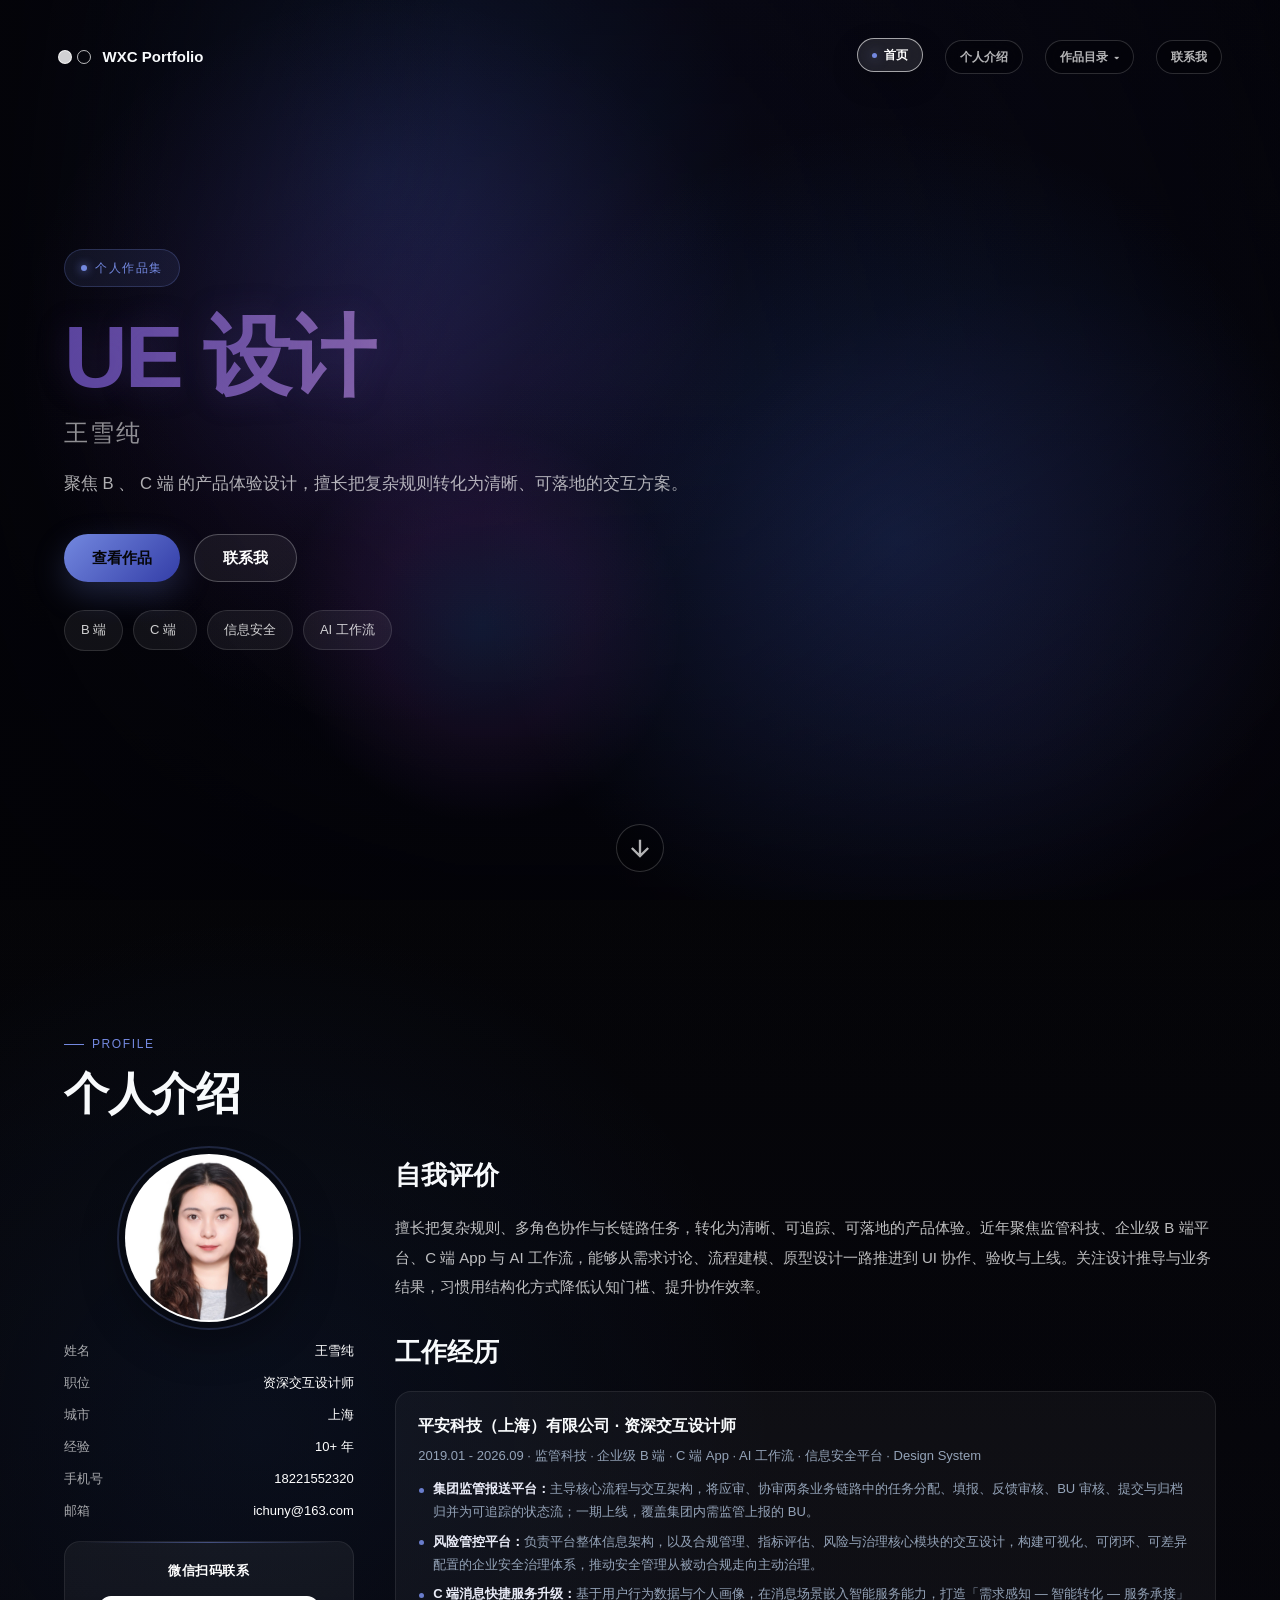
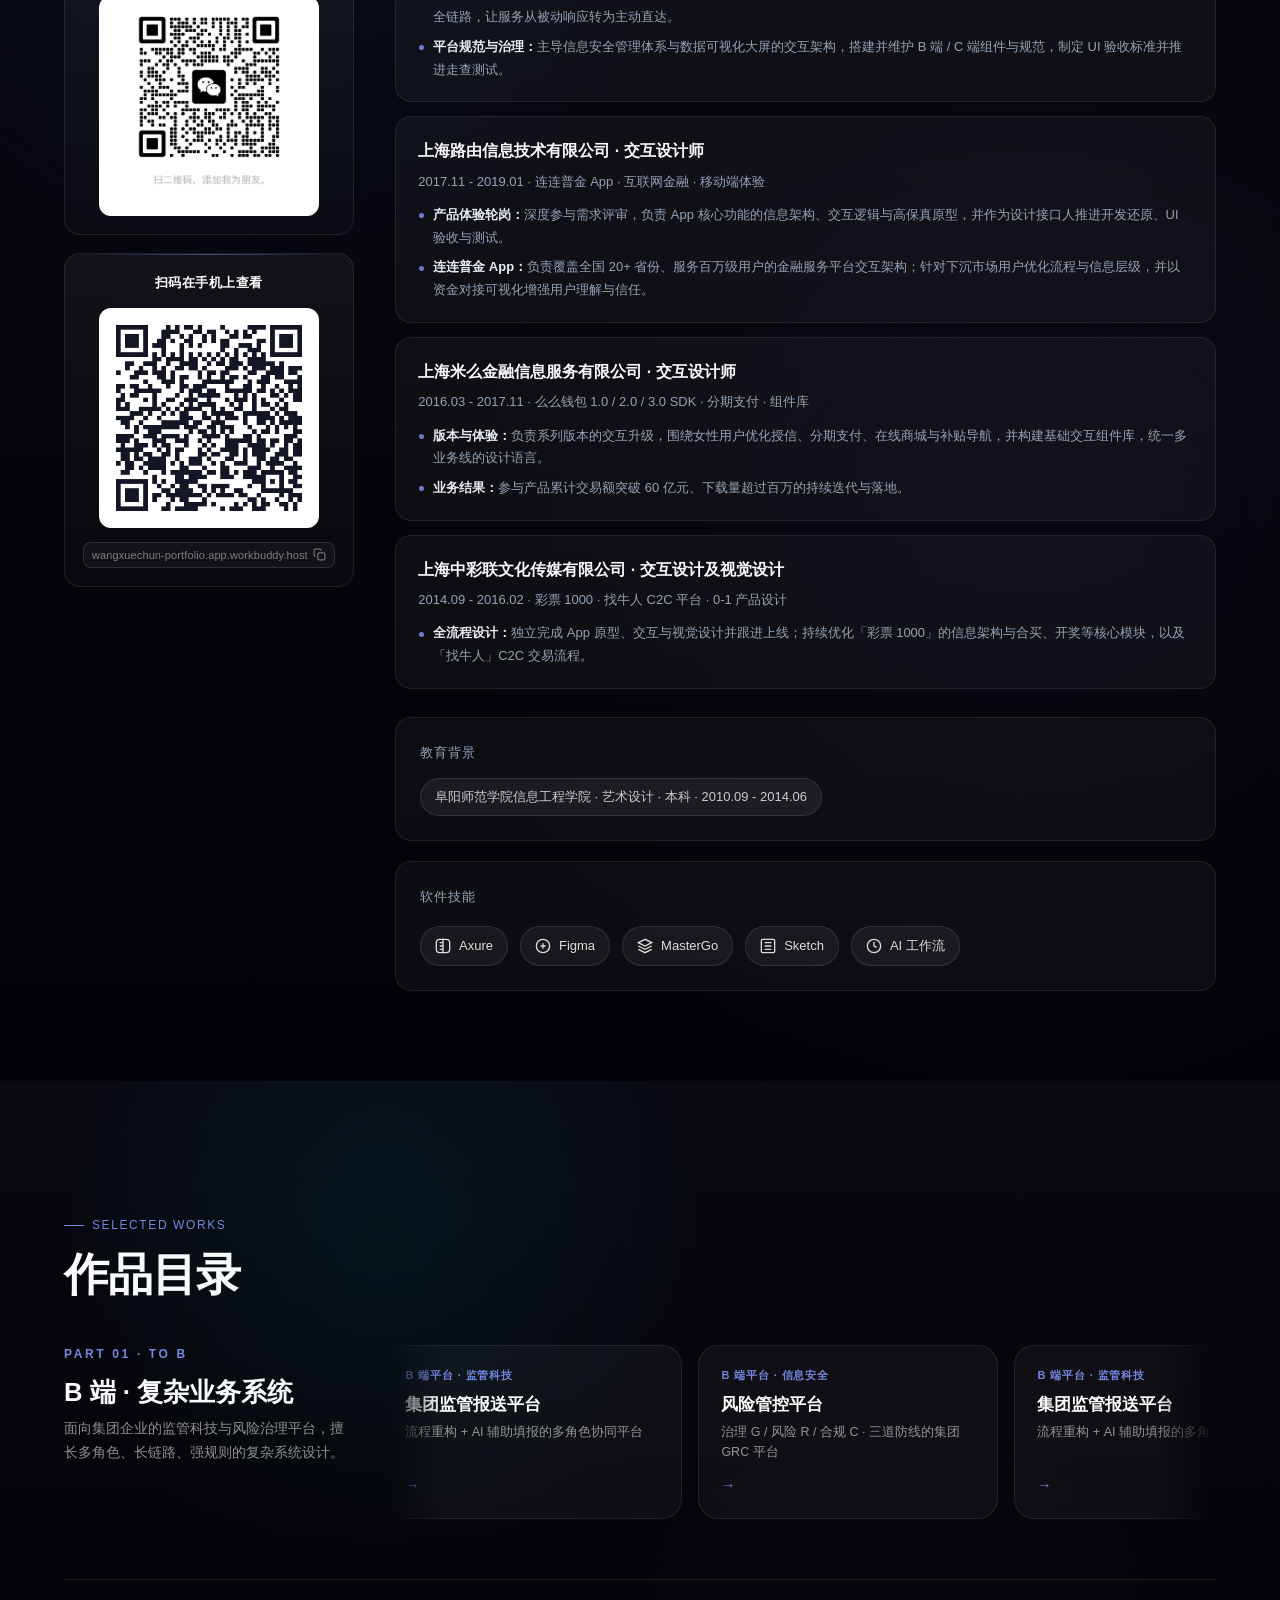
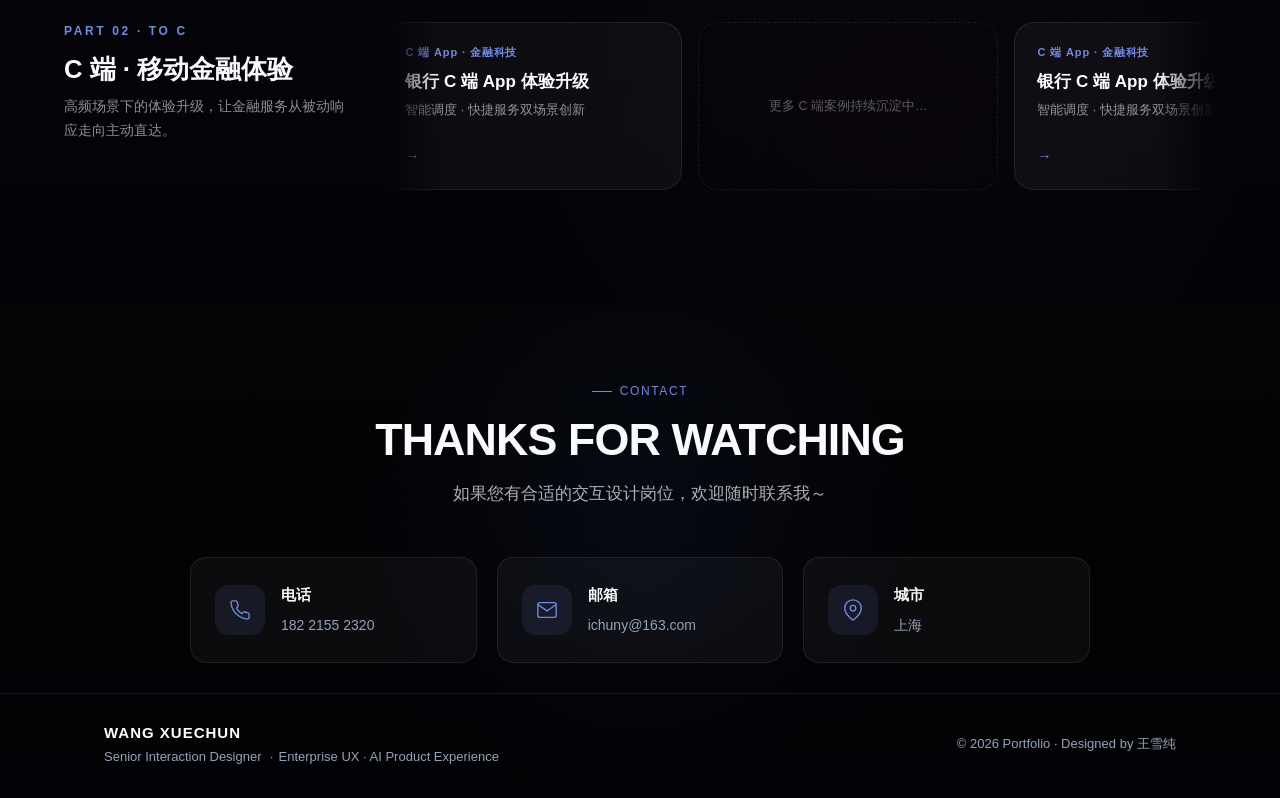
==== index.html @ 1f17f812 "Publish portfolio site" ====
<!DOCTYPE html>
<html lang="zh-CN" data-page-node-id="96ODYj3Hy4Vz5V0AWqkU79" style="--pointer-x: 482.90911865234375px; --pointer-y: 625.45458984375px;"><head data-page-node-id="eFjh4g1rijEJxiqVLXXDZz">
  <meta charset="utf-8" data-page-node-id="NbrBWKpKqfMDyVziZxIEIm">
  <meta content="width=device-width, initial-scale=1, viewport-fit=cover" name="viewport" data-page-node-id="RkEWslge8G7kzO76NkJpHy">
  <title data-page-node-id="4W4zjG19wri380MkzVPxh2">
   王雪纯 | 资深交互设计师作品集
  </title>
  <meta content="王雪纯，资深交互设计师，10+年 B/C 端复杂业务系统设计经验，聚焦监管科技、信息安全与银行 C 端 App 体验设计。" name="description" data-page-node-id="i1pSMmKtmt6wkhfjKzH3H4">
  <link href="./styles.css?v=20261024c" rel="stylesheet" data-page-node-id="4RyBB3gaeR5D48L6NRa9DN">
 <style id="__dm_no_drag_style__">* { -webkit-user-drag: none !important; }</style><style id="__dm_bindable_badge_style__">[data-sp-bindable="database"]{outline:1px dashed #0088ff;outline-offset:2px;border-radius:4px;}[data-sp-bindable="database"] *{pointer-events:none !important;transition:none !important;animation:none !important;}[data-sp-bindable="database"]{transition:none !important;animation:none !important;}</style></head>
 <body data-page-node-id="HbBc5CqGBEcSLLsybtdKq7" class="reveal-ready has-pointer" style="">
  <header aria-label="主导航" class="site-header is-scrolled" data-page-node-id="ZvmTOHoDmvEqxGKqspxlvA">
   <a aria-label="返回首页" class="brand" href="#home" data-page-node-id="8uzDA3FJtqsdt2ZBUpNOTz">
    <span aria-hidden="true" class="brand-dots" data-page-node-id="QJMDnSG6rYkIEk9EuAGEAX">
     <i data-page-node-id="F5ZhjOgEVXTVVkkSI6SFJu">
     </i>
     <i data-page-node-id="7fGireL5hEdsOVlUMNFYlW">
     </i>
    </span>
    <span data-page-node-id="mwVGL9ctla5K85mpCqipnq">
     WXC Portfolio
    </span>
   </a>
   <nav aria-label="快速导航" class="quick-nav" data-page-node-id="BCBtjGnNxcsEj6dtcl93dy">
    <a data-section="home" href="#home" data-page-node-id="0kt21B0sbip4ah5U6HFZCZ" class="is-active">
     首页
    </a>
    <a data-section="profile" href="#profile" data-page-node-id="ozkBCwqGEPKV2BNG6vjYOg" class="">
     个人介绍
    </a>
    <div class="nav-item has-dropdown" data-page-node-id="4FJkzcUCsjcIiH0UijVDNa">
     <a data-section="catalog" href="#catalog" data-page-node-id="Y9VWlMVoCfhBGgO97bBAol" class="">
      作品目录
      <span class="nav-caret" data-page-node-id="ckfn4KAi54D4058jsaFKxe">▾</span>
     </a>
     <div class="nav-panel" data-page-node-id="nV2W1MoJDAbc2voadG4Bhr">
      <span class="nav-panel-label" data-page-node-id="NAFap2snMHjhHNjtHEnlaZ">
       B 端产品
      </span>
      <a class="nav-card" href="project-regulatory.html" data-page-node-id="sREyjb2f3i9qiU1DPqn6kx">
       <span class="nav-card-tag" data-page-node-id="1Ejj8qAIxJwA1XqAlYNO3h">
        监管科技 · 企业级 SaaS
       </span>
       <strong data-page-node-id="X5DdDRiqe0fO7xPcThvrhq">
        集团监管报送平台
       </strong>
       <p data-page-node-id="6XHhzpCGhbjmdKS8dyP3BJ">
        流程重构 + AI 辅助填报的多角色协同平台
       </p>
      </a>
      <a class="nav-card" href="project-security.html" data-page-node-id="nMfKX2QmMoZwPIluURWfa9">
       <span class="nav-card-tag" data-page-node-id="ZurkYVMbtaoNXj4crSwNiL">
        信息安全 · GRC
       </span>
       <strong data-page-node-id="X3csJOu5mn4AigcL45ONT5">
        风险管控平台
       </strong>
       <p data-page-node-id="bcTQbXxBPAY1mtpGIa1vf7">
        治理 G / 风险 R / 合规 C · 三道防线的集团 GRC 平台
       </p>
      </a>
      <span class="nav-panel-label" data-page-node-id="J59sJe2Usd9WZwvNrSUqWu">
       C 端产品
      </span>
      <a class="nav-card" href="project-bank.html" data-page-node-id="nXBXQn834htTPYSjSGQc53">
       <span class="nav-card-tag" data-page-node-id="AK7IWp2QxWr6dbDuJPoKsX">
        金融科技 · 移动端
       </span>
       <strong data-page-node-id="aDMdStA1NrtOO2GFBfaDZZ">
        银行 C 端 App 体验升级
       </strong>
       <p data-page-node-id="OzFF02jz8ts586fBwlhE78">
        智能调度 · 快捷服务双场景创新
       </p>
      </a>
     </div>
    </div>
    <a class="contact-trigger" data-section="contact" href="#contact" data-page-node-id="K33sEzZyQdaHiCYyGOVpvq">
     联系我
    </a>
   </nav>
  </header>
  <main data-page-node-id="BnaEu6fMtoQJwajYeTQ7ua">
   <!-- 首页 -->
   <section aria-label="作品集封面" class="hero is-revealed" id="home" data-page-node-id="hero-home-001">
    <div aria-hidden="true" class="hero-bg" data-page-node-id="hero-bg-001">
     <video autoplay="" class="hero-bg-video" loop="" muted="" playsinline="" preload="auto" data-page-node-id="hero-video-001">
      <source src="./assets/hero-bg.mp4" type="video/mp4" data-page-node-id="hG95a0cc9O69nhmOxSNKdh">
     </video>
     <img aria-hidden="true" alt="" class="hero-bg-still" src="./assets/hero-still.jpg" data-page-node-id="hero-still-001">
    </div>
    <div aria-hidden="true" class="hero-vignette" data-page-node-id="hero-vignette-001">
    </div>
    <div aria-hidden="true" class="hero-glow" data-page-node-id="hero-glow-001">
    </div>
    <div class="hero-copy" data-page-node-id="hero-copy-001">
     <div class="eyebrow" data-page-node-id="hero-eyebrow-001">
      个人作品集
     </div>
     <h1 data-page-node-id="hero-h1-001">
      <span class="gradient-text" data-page-node-id="hero-grad-001">UE 设计</span>
      <span class="title-en" data-page-node-id="hero-title-001">
       王雪纯
      </span>
     </h1>
     <p class="lead" data-page-node-id="hero-lead-001" style="">聚焦 B 、 C 端 的产品体验设计，擅长把复杂规则转化为清晰、可落地的交互方案。</p>
     <div class="hero-actions" data-page-node-id="hero-actions-001">
      <a class="btn-primary" href="#catalog" data-page-node-id="hero-btn-primary-001">
       查看作品
      </a>
      <a class="btn-secondary contact-trigger" href="#contact" data-page-node-id="hero-btn-secondary-001">
       联系我
      </a>
     </div>
     <div class="hero-category-tags" data-page-node-id="hero-tags-001">
      <span data-page-node-id="hero-tag-001" style="">B 端​</span>
      
      <span data-page-node-id="hero-tag-002" style=""> C 端 ​</span><span data-page-node-id="hero-tag-003" style="">信息安全</span>
      <span data-page-node-id="hero-tag-004">AI 工作流</span>
      
     </div>
    </div>
    <a aria-label="向下滚动" class="scroll-cue" href="#profile" data-page-node-id="hero-scrollcue-001">
     <svg fill="none" height="28" stroke="currentColor" stroke-width="2" viewBox="0 0 24 24" width="28" data-page-node-id="hero-scrollcue-svg-001">
      <path d="M12 5v14M5 12l7 7 7-7" data-page-node-id="hero-scrollcue-path-001">
      </path>
     </svg>
    </a>
   </section>
   <!-- 个人介绍 -->
   <section aria-label="个人介绍" class="profile-screen is-revealed" id="profile" data-page-node-id="ZUohE93HQpLuJNFWVyxJEJ">
    <div aria-hidden="true" class="profile-bg" data-page-node-id="Ps8p2NodqkkIkP6r0eDBz0">
    </div>
    <div aria-hidden="true" class="profile-shade" data-page-node-id="uPHZltQ3jxEDbWO9mfWyff">
    </div>
    <div class="profile-content" data-page-node-id="lUXxw4U7iDeuL1niEFAaoK">
     <div class="profile-heading" data-page-node-id="BXheLOdDaFNaUY4tM1OCIn">
      <span class="section-label" data-page-node-id="8p2HMylSvQq2UOmBrzcAac">
       Profile
      </span>
      <h2 data-page-node-id="SogKqrgK56RXvOlJcS8PYy">
       个人介绍
      </h2>
     </div>
     <div class="profile-layout" data-page-node-id="dtGd8VPo6vVfT7bc2cf9Mv">
      <div class="profile-photo-card" data-page-node-id="7CPy4TAeF5bY6UOoXQ9mKz">
       <div class="profile-photo" data-page-node-id="UCuWZ1iMWGJ3LEqbcCoATZ">
        <img alt="王雪纯个人照片" src="./assets/photo.jpg" data-page-node-id="LST1eINn6MZEmdOVlaPgDZ">
       </div>
       <div class="profile-quick-info" data-page-node-id="xK5gElKqA58KZGQjpkrBDj">
        <div data-page-node-id="3dnEJmr3rUHJmCi5W9ztOU">
         <span data-page-node-id="Zuh4XEgwqhau0FVru30LIW">姓名</span>
         <strong data-page-node-id="ML1LQD5sap8r4u8uiDf3hg">王雪纯</strong>
        </div>
        <div data-page-node-id="eRPo8HDFYCCMWBYKPLh51t">
         <span data-page-node-id="XlQmmCkuqDqb2DoVPB546P">职位</span>
         <strong data-page-node-id="4dmIt1ucOeECZnAbt7mM53">资深交互设计师</strong>
        </div>
        <div data-page-node-id="cvdo1fKywC9XM3wSAYCQiP">
         <span data-page-node-id="y8COfhJJYpMXiKKDINFJQI">城市</span>
         <strong data-page-node-id="KvrHQCvht4vKK7GuK9YiM4">上海</strong>
        </div>
        <div data-page-node-id="NkvFBZ7nFidqmNHQKVGV6I">
         <span data-page-node-id="KCXNFKAet8Q2uRzs4E3JND">经验</span>
         <strong data-page-node-id="k5GZaA01OH6PM1vWbsK11M">10+ 年</strong>
        </div>
        <div data-page-node-id="9yZnOxfFOeh5sUPBlTxEfx">
         <span data-page-node-id="jCPXaMne2vWqu3nWQGhmHm">手机号</span>
         <strong data-page-node-id="BwUtCDoH6dbP7MF13UItgv">18221552320</strong>
        </div>
        <div data-page-node-id="RhH8LVDfUAVDm1bA9eljXh">
         <span data-page-node-id="VoIFqxLxHoIWH236KiHu0A">邮箱</span>
         <strong data-page-node-id="hQlknuHHpjkTCfelYshP6p">ichuny@163.com</strong>
        </div>
       </div>
       <div class="profile-wechat" data-page-node-id="65HKGG4pPZD1mE0SUXJC4y">
        <span class="wechat-label" data-page-node-id="qtsCcDFgTiZkz52cxcI7XR">微信扫码联系</span>
        <img alt="王雪纯微信二维码" src="./assets/wechat-qr.jpg" data-page-node-id="feqK1Y48BjKbVU6C2XUtRp">
       </div>
       <div class="profile-wechat profile-site-qr" data-page-node-id="K20hyDO79ahtukrTUkUAPn">
        <span class="wechat-label" data-page-node-id="E5NcKUBQgZR94DnWijF6ht">扫码在手机上查看</span>
        <img alt="王雪纯作品集在线链接二维码" loading="lazy" src="./assets/site-qr.png" data-page-node-id="UDgKJjkcV125IPNPJWvlbF">
        <button aria-label="复制作品集链接" class="site-copy" data-copy="https://wangxuechun-portfolio.app.workbuddy.host/" type="button" data-page-node-id="UNxtNQ4iKVtIHIncJbQkwK">
         <span class="site-url" data-page-node-id="iVmysj1C0XeNHQdBeMRViB">wangxuechun-portfolio.app.workbuddy.host</span>
         <svg aria-hidden="true" fill="none" height="13" stroke="currentColor" stroke-width="1.8" viewBox="0 0 24 24" width="13" data-page-node-id="mj0aEKtm4JDNfH6ng6DK3a">
          <rect height="13" rx="2" width="13" x="9" y="9" data-page-node-id="YFwetPvHM3BMl4mvOmuDJV"></rect>
          <path d="M5 15H4a2 2 0 01-2-2V4a2 2 0 012-2h9a2 2 0 012 2v1" data-page-node-id="B2FgIpopHGsi8Rq2II9QHt"></path>
         </svg>
         <span class="site-copy-tip" data-page-node-id="b8Yzi4ouwvpI4EOdTvMo6t">已复制</span>
        </button>
       </div>
      </div>
      <div class="profile-main" data-page-node-id="8ys4vSz46fqzjrTvyrFDtW">
       <h3 data-page-node-id="vTTaxEwQSdD0OnsjPBM9nK">自我评价</h3>
       <p class="profile-summary" data-page-node-id="7mFARXuqC7TJnuS1qhe056">擅长把复杂规则、多角色协作与长链路任务，转化为清晰、可追踪、可落地的产品体验。近年聚焦监管科技、企业级 B 端平台、C 端 App 与 AI 工作流，能够从需求讨论、流程建模、原型设计一路推进到 UI 协作、验收与上线。关注设计推导与业务结果，习惯用结构化方式降低认知门槛、提升协作效率。</p>
       <h3 class="profile-subhead" data-page-node-id="q3QldfrQI4OR43zjy5SYN3">工作经历</h3>
      <div class="profile-experience-compact" data-page-node-id="NV1DnHDDLvRpLS00ADTiAA">
        <div class="exp-compact-item" data-page-node-id="EGemAbNEHxUzls1UmjyAIJ">
         <h4 data-page-node-id="0yL81H2wtCHwZGDyEIIYxj">平安科技（上海）有限公司 · 资深交互设计师</h4>
         <p class="exp-meta" data-page-node-id="hCctEzDyeoOyChKencUt2B" style="">2019.01 - 2026.09 · 监管科技 · 企业级 B 端 · C 端 App · AI 工作流 · 信息安全平台 · Design System​</p>
         <ul class="exp-points" data-page-node-id="zPqnXR4feLFjBBXV0Oif9h">
          <li data-page-node-id="7hymFIvkV8rn9aH4rI4sCy"><strong data-page-node-id="eKMeZy8APGaGCi1uD2svmF">集团监管报送平台：</strong>主导核心流程与交互架构，将应审、协审两条业务链路中的任务分配、填报、反馈审核、BU 审核、提交与归档归并为可追踪的状态流；一期上线，覆盖集团内需监管上报的 BU。</li>
          <li data-page-node-id="DflmylIsEkca4BGgVr9qta"><strong data-page-node-id="yibyCQpbwLSEdB7qrHDdxk">风险管控平台：</strong>负责平台整体信息架构，以及合规管理、指标评估、风险与治理核心模块的交互设计，构建可视化、可闭环、可差异配置的企业安全治理体系，推动安全管理从被动合规走向主动治理。</li>
          <li data-page-node-id="csyKARNpqmIH1VUxNZhyfT"><strong data-page-node-id="qApW6xbBojwobAkKGZmpRe">C 端消息快捷服务升级：</strong>基于用户行为数据与个人画像，在消息场景嵌入智能服务能力，打造「需求感知 — 智能转化 — 服务承接」全链路，让服务从被动响应转为主动直达。</li>
          <li data-page-node-id="qAYGVlOyP36zvvu5QU4fmV"><strong data-page-node-id="bY1BU4BGYkm2FoLHB7HUAc">平台规范与治理：</strong>主导信息安全管理体系与数据可视化大屏的交互架构，搭建并维护 B 端 / C 端组件与规范，制定 UI 验收标准并推进走查测试。</li>
         </ul>
        </div>
        <div class="exp-compact-item" data-page-node-id="HlnhwFrICLYwcyAeQ1Qg18">
         <h4 data-page-node-id="Scxtn5FUKTNZXBbYSyuNpi" style="">上海路由信息技术有限公司 · 交互设计师​</h4>
         <p class="exp-meta" data-page-node-id="033bRhEjCy3N6mdjUiBohU">2017.11 - 2019.01 · 连连普金 App · 互联网金融 · 移动端体验</p>
         <ul class="exp-points" data-page-node-id="5o8XPByCuBcJ5GBNZUNV5M">
          <li data-page-node-id="mw73DpYcNI0rbyORUo9aDE"><strong data-page-node-id="KvVFXZX7WRio7ijUVReWra">产品体验轮岗：</strong>深度参与需求评审，负责 App 核心功能的信息架构、交互逻辑与高保真原型，并作为设计接口人推进开发还原、UI 验收与测试。</li>
          <li data-page-node-id="yjbfHHLy4FIMmmUBeGZcO5"><strong data-page-node-id="WJeZXorfekdB4enLumJmlB">连连普金 App：</strong>负责覆盖全国 20+ 省份、服务百万级用户的金融服务平台交互架构；针对下沉市场用户优化流程与信息层级，并以资金对接可视化增强用户理解与信任。</li>
         </ul>
        </div>
        <div class="exp-compact-item" data-page-node-id="aMR7oFn6uWGYGnCkXSXUlS">
         <h4 data-page-node-id="Ktld0vP0gFKyfdVzJ2NYuc">上海米么金融信息服务有限公司 · 交互设计师</h4>
         <p class="exp-meta" data-page-node-id="zNNkPlIpL9uDCwFka493pE">2016.03 - 2017.11 · 么么钱包 1.0 / 2.0 / 3.0 SDK · 分期支付 · 组件库</p>
         <ul class="exp-points" data-page-node-id="bkAlD3VHH8fvJgYj7XyxDj">
          <li data-page-node-id="syWUu4ZqjXn8BEZx9qquKN"><strong data-page-node-id="fhCUjHHoJf9ddDcalOuk9j">版本与体验：</strong>负责系列版本的交互升级，围绕女性用户优化授信、分期支付、在线商城与补贴导航，并构建基础交互组件库，统一多业务线的设计语言。</li>
          <li data-page-node-id="vGImH8NzAScpV8xm9HweDO"><strong data-page-node-id="E5238Gu8EFcTBKAMzeyTyG">业务结果：</strong>参与产品累计交易额突破 60 亿元、下载量超过百万的持续迭代与落地。</li>
         </ul>
        </div>
        <div class="exp-compact-item" data-page-node-id="n2EgqkIF0ZDNQFGFCN5bSk">
         <h4 data-page-node-id="u0YxrDLciCjPhRlOCv7Yp3">上海中彩联文化传媒有限公司 · 交互设计及视觉设计</h4>
         <p class="exp-meta" data-page-node-id="z8swD9ej0kmmvuI41sev5S">2014.09 - 2016.02 · 彩票 1000 · 找牛人 C2C 平台 · 0-1 产品设计</p>
         <ul class="exp-points" data-page-node-id="SmCOGi65m40OGSEYeV91y7">
          <li data-page-node-id="rrK6ZBB7kd3Apk0BsnUAXL"><strong data-page-node-id="0ORNcHJUrcEQQyPNxQCVBE">全流程设计：</strong>独立完成 App 原型、交互与视觉设计并跟进上线；持续优化「彩票 1000」的信息架构与合买、开奖等核心模块，以及「找牛人」C2C 交易流程。</li>
         </ul>
        </div>
      </div>
       <div class="profile-tools" style="margin-top: 28px;" data-page-node-id="Dfh6cAQcui0g4UKPHmEg0a">
        <span class="tool-label" data-page-node-id="oB1nKCzkXzhyClI17jOQyu">教育背景</span>
        <div class="tool-tags" data-page-node-id="mFlCZk48Mr5aWFEikYF9hu">
         <span data-page-node-id="QSGHhltGffG4vG0Dmtq2fR">阜阳师范学院信息工程学院 · 艺术设计 · 本科 · 2010.09 - 2014.06</span>
        </div>
       </div>
       <div class="profile-tools" style="margin-top: 20px;" data-page-node-id="HVDAiLjyRLQ5XmxkXRvP1X">
        <span class="tool-label" data-page-node-id="KczzyH5uyb6Ai6B4mCDPG7">软件技能</span>
        <div class="software-skills" data-page-node-id="1dpO4ASt6ytGIWP4iVxTKP">
         <span data-page-node-id="HtkWd1eUr9nUsUNolQG3wi">
          <svg fill="none" stroke="currentColor" stroke-width="2" viewBox="0 0 24 24" data-page-node-id="hcBrFjUcbFcIRYdaOGEnRo"><rect height="20" rx="5" ry="5" width="20" x="2" y="2" data-page-node-id="yzr4tDlTEVsmWzEmAPNqFt"></rect><path d="M12 2v20M7 7h5M7 12h5m-5 5h5" data-page-node-id="Tm0oQDgjS7LnHjro3qGimL"></path></svg>
          Axure
         </span>
         <span data-page-node-id="CZa6XzZrSWV0LnvAqSPUS0">
          <svg fill="none" stroke="currentColor" stroke-width="2" viewBox="0 0 24 24" data-page-node-id="9gqkkXuVbz175NRic0FKud"><circle cx="12" cy="12" r="10" data-page-node-id="rVyRQayLtHNezFwObZCUhb"></circle><path d="M8 12h8M12 8v8" data-page-node-id="1SfYYOS2TGQYYgVFF4dGyA"></path></svg>
          Figma
         </span>
         <span data-page-node-id="Y2T7iG0MA5ezeSovcoamvB">
          <svg fill="none" stroke="currentColor" stroke-width="2" viewBox="0 0 24 24" data-page-node-id="sIrx7nDw7RKZC4gmgL8CUo"><path d="M12 2L2 7l10 5 10-5-10-5zM2 17l10 5 10-5M2 12l10 5 10-5" data-page-node-id="x7FTyUuK8NAoccQquSBukv"></path></svg>
          MasterGo
         </span>
         <span data-page-node-id="uOrso9piN3IGJlc1jpMJnA">
          <svg fill="none" stroke="currentColor" stroke-width="2" viewBox="0 0 24 24" data-page-node-id="JWBT3ZFt1RCQi7Jrrk5grL"><rect height="20" rx="2" ry="2" width="20" x="2" y="2" data-page-node-id="ESkhnxygDMINnqfoQpPft4"></rect><path d="M7 7h10M7 12h10M7 17h10" data-page-node-id="tJ7bhyjkrdezYNHQJVk4Z5"></path></svg>
          Sketch
         </span>
         <span data-page-node-id="RvJ2qThLKIe1XwE084034M">
          <svg fill="none" stroke="currentColor" stroke-width="2" viewBox="0 0 24 24" data-page-node-id="uznvY0c0mYJk3i6CmwnF3c"><path d="M12 2a10 10 0 100 20 10 10 0 000-20z" data-page-node-id="VGJNhx82udq1ZqWIErPsXF"></path><path d="M12 6v6l4 2" data-page-node-id="AIMccIBisvChgl3bZW866S"></path></svg>
          AI 工作流
         </span>
        </div>
       </div>
      </div>
     </div>
    </div>
   </section>
   <!-- 作品目录 -->
   <section aria-label="作品目录" class="catalog-screen is-revealed" id="catalog" data-page-node-id="6ByOUMPgm4T7eGYWCC130S">
    <div aria-hidden="true" class="catalog-bg" data-page-node-id="E9DnSGYYECTFBczpqbWEsH">
    </div>
    <div aria-hidden="true" class="catalog-shade" data-page-node-id="33xXA14NgD2CwW6nvO5Nuo">
    </div>
    <div class="catalog-heading" data-page-node-id="XAFabktUvlXtFl2AXMDO7Q">
     <div data-page-node-id="f5b7iDblTnK0KHjiGHgN3R">
      <span class="section-label" data-page-node-id="hWNA6otN9Hp5URVDvE5FRM">
       Selected Works
      </span>
      <h2 data-page-node-id="ZhZdY01qpaI1BQdGT4If8H">
       作品目录
      </h2>
     </div>
     
    </div>
    <div class="catalog-groups" data-page-node-id="awESvlcNaMflsCHPMooPmy">
     <section aria-label="B 端案例分组" class="catalog-group" data-page-node-id="shS6nB1dacNSrF8B3Y2I2O">
      <div class="catalog-group-head" data-page-node-id="E7y0DrotDcFDmnH4AfvTQC">
       <span class="group-index" data-page-node-id="X6PRFp6UFia4zo0DJOgbYe">
        Part 01 · To B
       </span>
       <h3 data-page-node-id="g7GjYHsIoeds6NCpLbF4Y8">
        B 端 · 复杂业务系统
       </h3>
       <p data-page-node-id="kGJB6U7ewC5JAlS1fSXPki">
        面向集团企业的监管科技与风险治理平台，擅长多角色、长链路、强规则的复杂系统设计。
       </p>
       
      </div>
      <div class="work-marquee" style="--dur: 32s;" data-page-node-id="VWf9XJcWsSg9z07v7b59Ta">
       <div class="work-track" data-page-node-id="QkZMQCXBqSimbfeAGhRnjy">
        <a class="work-card" href="project-regulatory.html" data-page-node-id="dW3ZwvnE8q9KLX0ZYAd2Hh">
        <span class="work-card-tag" data-page-node-id="VGxESbW9y4zNWYXjvvuLP9">B 端平台 · 监管科技</span>
        <strong data-page-node-id="KSeKQcFGE2jFyXHAQlQHQF">集团监管报送平台</strong>
        <p data-page-node-id="ivfrnBYnXLmuP5cvXXpvbQ">流程重构 + AI 辅助填报的多角色协同平台</p>
        <span class="work-card-arrow" data-page-node-id="34iQNRbsaLRoXEntgUVnMF">→</span>
       </a>
        <a class="work-card" href="project-security.html" data-page-node-id="sEmhYFxyPHdzHPSLZHDCs3">
        <span class="work-card-tag" data-page-node-id="bgWv5f0CEETFmWDkvSqpJ0">B 端平台 · 信息安全</span>
        <strong data-page-node-id="4dp8PoBxnct7meKgRgQ6wx">风险管控平台</strong>
        <p data-page-node-id="li5qPg9ratHz7gYCCGhPFy">治理 G / 风险 R / 合规 C · 三道防线的集团 GRC 平台</p>
        <span class="work-card-arrow" data-page-node-id="zLpTRKjyu7fCu5NYQCDxgn">→</span>
       </a>
        <a class="work-card" href="project-regulatory.html" data-page-node-id="BblnqkeTOUSSEaiTAWVQC1">
        <span class="work-card-tag" data-page-node-id="XnH2gG8tFHHX7hwiXYePAY">B 端平台 · 监管科技</span>
        <strong data-page-node-id="jBYWmoJmLROUfjHDzvYq8t">集团监管报送平台</strong>
        <p data-page-node-id="srLEpW6ONnAUzOE5G7Hctx">流程重构 + AI 辅助填报的多角色协同平台</p>
        <span class="work-card-arrow" data-page-node-id="M3RjtsJHWylDYlaae8OWqI">→</span>
       </a>
        <a class="work-card" href="project-security.html" data-page-node-id="pSzK7AS5xmkHBaYFkC8boT">
        <span class="work-card-tag" data-page-node-id="5a2ZAGZgQyS04F0NxB4wgu">B 端平台 · 信息安全</span>
        <strong data-page-node-id="dLADIDaiYnjgiPvYpWNFNK">风险管控平台</strong>
        <p data-page-node-id="JWpE8zbaIsfNaSHFb0AupD">治理 G / 风险 R / 合规 C · 三道防线的集团 GRC 平台</p>
        <span class="work-card-arrow" data-page-node-id="A9upj8MliC7VrHtHHPXp9Q">→</span>
       </a>
        <a class="work-card" href="project-regulatory.html" aria-hidden="true" tabindex="-1" data-page-node-id="FUj4nYkifo5NWFL6FKYG6q">
        <span class="work-card-tag" data-page-node-id="Lh6qz1fQuS3EkW7PxCHlNn">B 端平台 · 监管科技</span>
        <strong data-page-node-id="HYaejheyw8YPDhlW7JoHqk">集团监管报送平台</strong>
        <p data-page-node-id="X1Dl8Sn1l7PLm4iIlEDo4B">流程重构 + AI 辅助填报的多角色协同平台</p>
        <span class="work-card-arrow" data-page-node-id="FmOxbsgcmPWM62jhU7nlbN">→</span>
       </a>
        <a class="work-card" href="project-security.html" aria-hidden="true" tabindex="-1" data-page-node-id="tm5qtOqO6DCUdTvbeNtQLI">
        <span class="work-card-tag" data-page-node-id="NkaaZfHCa2WK6jsZvQVQWH">B 端平台 · 信息安全</span>
        <strong data-page-node-id="h3cQG1xGb8UPBgrupn8DbK">风险管控平台</strong>
        <p data-page-node-id="y74ZxYO9racCD2Mw5tvI1l">治理 G / 风险 R / 合规 C · 三道防线的集团 GRC 平台</p>
        <span class="work-card-arrow" data-page-node-id="IwarDBDTfK4VwDxWk4ns6m">→</span>
       </a>
        <a class="work-card" href="project-regulatory.html" aria-hidden="true" tabindex="-1" data-page-node-id="EeGl80HjBOKj7ysS9ocMjx">
        <span class="work-card-tag" data-page-node-id="8PDDdoxCoDzAnSzENOQSAR">B 端平台 · 监管科技</span>
        <strong data-page-node-id="mG1GVC5PUQ0zixz400vMI7">集团监管报送平台</strong>
        <p data-page-node-id="zGNERoeEsAOkDR2ktz4aUq">流程重构 + AI 辅助填报的多角色协同平台</p>
        <span class="work-card-arrow" data-page-node-id="1ReUkNlJktnJ4hkBPDgDs1">→</span>
       </a>
        <a class="work-card" href="project-security.html" aria-hidden="true" tabindex="-1" data-page-node-id="UMnyIVB5ttlH9UErnLXKin">
        <span class="work-card-tag" data-page-node-id="BSrNhD8iwQyALxrPKimGPV">B 端平台 · 信息安全</span>
        <strong data-page-node-id="ZwY23LcrLxdlTZYUOBjBGS">风险管控平台</strong>
        <p data-page-node-id="qRkI1R7HImX8FigcPb316a">治理 G / 风险 R / 合规 C · 三道防线的集团 GRC 平台</p>
        <span class="work-card-arrow" data-page-node-id="UXShqeOERRLEIyEogZSsaH">→</span>
       </a>
       </div>
      </div>
     </section>
     <section aria-label="C 端案例分组" class="catalog-group" data-page-node-id="fFY2wZcS3lOk2ErA8bSZgH">
      <div class="catalog-group-head" data-page-node-id="VB0q9FDY6uwb1gwBKmmTm3">
       <span class="group-index" data-page-node-id="RAkkEHBjZo2isEnTjv1KCn">
        Part 02 · To C
       </span>
       <h3 data-page-node-id="D7PlKIp6c9Lxty6UFDGHgz">
        C 端 · 移动金融体验
       </h3>
       <p data-page-node-id="FrEvYjQCFWQED1A3D8fK8c">
        高频场景下的体验升级，让金融服务从被动响应走向主动直达。
       </p>
       
      </div>
      <div class="work-marquee" style="--dur: 26s;" data-page-node-id="OkGbBmFsRRqNE26ZG2L4ff">
       <div class="work-track is-reverse" data-page-node-id="ShAvA7doc9MuqfiJQrU6ar">
        <a class="work-card" href="project-bank.html" data-page-node-id="j1n2qHqiz4ETwDG9LvYQYA">
        <span class="work-card-tag" data-page-node-id="YWHcUzJ4bGbQZqs71xDWQB">C 端 App · 金融科技</span>
        <strong data-page-node-id="NFQgxgludpTUmQGWGkbWL5">银行 C 端 App 体验升级</strong>
        <p data-page-node-id="okW49gAbDdj5rm80GESkF1">智能调度 · 快捷服务双场景创新</p>
        <span class="work-card-arrow" data-page-node-id="UezzUDc6u6p9D7PoAP6JRH">→</span>
       </a>
        <div class="work-card is-ghost" data-page-node-id="nAEEp4iDuZO4wB62ZCR5xy">
        <p data-page-node-id="l8avAa1hjDzaUxIdShJ4mG">更多 C 端案例持续沉淀中…</p>
       </div>
        <a class="work-card" href="project-bank.html" data-page-node-id="7vh8aT4XT5oLC9XlshsNEQ">
        <span class="work-card-tag" data-page-node-id="KzM6LKLUJHZA61QsFnKQjt">C 端 App · 金融科技</span>
        <strong data-page-node-id="DBN9sbiCWwK91ZKg9FjTP4">银行 C 端 App 体验升级</strong>
        <p data-page-node-id="QIh0CgEaD4Z2zm1wuXc0IZ">智能调度 · 快捷服务双场景创新</p>
        <span class="work-card-arrow" data-page-node-id="HHZXuW9XCfCmiWjJThnFsM">→</span>
       </a>
        <div class="work-card is-ghost" data-page-node-id="exmdSimWeNhgPH3Nw0mJ81">
        <p data-page-node-id="qWWgkwTidJU0A8tLfims6a">更多 C 端案例持续沉淀中…</p>
       </div>
        <a class="work-card" href="project-bank.html" aria-hidden="true" tabindex="-1" data-page-node-id="LjBSDjLzu1OYV7mQFqiIJb">
        <span class="work-card-tag" data-page-node-id="mzXIrlqnwM6yZpMHlCSDeM">C 端 App · 金融科技</span>
        <strong data-page-node-id="DwXgIEBdiu2DHC7KRUZtw2">银行 C 端 App 体验升级</strong>
        <p data-page-node-id="eCm5z1T2klukuAsLHYzr3x">智能调度 · 快捷服务双场景创新</p>
        <span class="work-card-arrow" data-page-node-id="JiC25Dkx0VeCL0ufEYc952">→</span>
       </a>
        <div class="work-card is-ghost" aria-hidden="true" data-page-node-id="ZiXM348QmuoIke6d6fDhd4">
        <p data-page-node-id="BplqADcFniXt8NWh4gMIHg">更多 C 端案例持续沉淀中…</p>
       </div>
        <a class="work-card" href="project-bank.html" aria-hidden="true" tabindex="-1" data-page-node-id="3DdqaHqF1GMgAXIXqmp6gb">
        <span class="work-card-tag" data-page-node-id="pUa161UVGxPOR7UfgJqTci">C 端 App · 金融科技</span>
        <strong data-page-node-id="ZPWhiJ3mY38JinQvwWvCTn">银行 C 端 App 体验升级</strong>
        <p data-page-node-id="6kM49AY3b5GAj3rzAvE6Qc">智能调度 · 快捷服务双场景创新</p>
        <span class="work-card-arrow" data-page-node-id="W6OVg3TFQvAe1A2jXJbA0R">→</span>
       </a>
        <div class="work-card is-ghost" aria-hidden="true" data-page-node-id="IW2L0t0GDbKBCzL5946AvX">
        <p data-page-node-id="OaBPfTKUzMY1VF4lqsz6XI">更多 C 端案例持续沉淀中…</p>
       </div>
       </div>
      </div>
     </section>
    </div>
   </section>
   <!-- 联系我 / 页脚 -->
   <section aria-label="联系我" class="contact-screen is-revealed" id="contact" data-page-node-id="OuipRE8plR1YdU1JrA8u9H">
    <div aria-hidden="true" class="contact-bg" data-page-node-id="xafK6TCevdelTxcXYZNg7w">
    </div>
    <div aria-hidden="true" class="contact-shade" data-page-node-id="SgS1mwgXtG0xlvBotxNJxz">
    </div>
    <div class="contact-content" data-page-node-id="kneH7KdvqJ70vCVjOADcBa">
     <div class="contact-heading" data-page-node-id="EZtRxEMaLzm9PltYv8YKUc">
      <span class="section-label" data-page-node-id="HDzQvtbJKst2Nbx4EDOZ8Y">
       Contact
      </span>
      <h2 data-page-node-id="GnHGqS1HYxHMAmurjDTDvz">
       THANKS FOR WATCHING
      </h2>
      <p class="contact-lead" data-page-node-id="TP3hIwmBwTkDJJhRjgjA7S">
       如果您有合适的交互设计岗位，欢迎随时联系我～
      </p>
     </div>
     <div class="contact-cards" data-page-node-id="COxA6ofXhS9BInlPPHIdLz">
      <a class="contact-card" href="tel:18221552320" data-page-node-id="U9trm0TkWMw4BC8syHGohN">
       <div class="contact-icon" data-page-node-id="A2PguklXLZiJ4OVTyjyDaK">
        <svg fill="none" stroke="currentColor" stroke-width="1.5" viewBox="0 0 24 24" data-page-node-id="yQliIF7MQ2UykMLs9OzXD1">
         <path d="M22 16.92v3a2 2 0 01-2.18 2 19.79 19.79 0 01-8.63-3.07 19.5 19.5 0 01-6-6 19.79 19.79 0 01-3.07-8.67A2 2 0 014.11 2h3a2 2 0 012 1.72 12.84 12.84 0 00.7 2.81 2 2 0 01-.45 2.11L8.09 9.91a16 16 0 006 6l1.27-1.27a2 2 0 012.11-.45 12.84 12.84 0 002.81.7A2 2 0 0122 16.92z" data-page-node-id="OfaNtCBdErj2NahBkMeRZE"></path>
        </svg>
       </div>
       <div data-page-node-id="vcbKrrkdeyEg447kwjcGYS">
        <strong data-page-node-id="FbTrD3DYepCu5H9KFn9VnR">
         电话
        </strong>
        <span data-page-node-id="8pAN55WdTdBDTCGEscrRxJ">
         182 2155 2320
        </span>
       </div>
      </a>
      <a class="contact-card" href="mailto:ichuny@163.com" data-page-node-id="DyHzNC6UOquXjA4RuVZi9Q">
       <div class="contact-icon" data-page-node-id="ALqxBfUfwlkHWLmiMXT2s1">
        <svg fill="none" stroke="currentColor" stroke-width="1.5" viewBox="0 0 24 24" data-page-node-id="NqyGFVDSdv4fLmFiiCpqOG">
         <path d="M4 4h16c1.1 0 2 .9 2 2v12c0 1.1-.9 2-2 2H4c-1.1 0-2-.9-2-2V6c0-1.1.9-2 2-2z" data-page-node-id="FDoEfPAY7WyFVUjd0zmpRN"></path>
         <polyline points="22,6 12,13 2,6" data-page-node-id="Fi4RUvO8SESr7KSbDYkpIm"></polyline>
        </svg>
       </div>
       <div data-page-node-id="qUmGdWujb1Suiv4D19JtGx">
        <strong data-page-node-id="yrZl1aPoPnp3iiZJNTvL6u">
         邮箱
        </strong>
        <span data-page-node-id="tQJq2AFnqxQ87Hd1fI6HHE">
         ichuny@163.com
        </span>
       </div>
      </a>
      <div class="contact-card" data-page-node-id="NJ2QIncW7A0KKR9KKtnvPB">
       <div class="contact-icon" data-page-node-id="yhKFnqwLHn5ozpjIKsR8ky">
        <svg fill="none" stroke="currentColor" stroke-width="1.5" viewBox="0 0 24 24" data-page-node-id="MY939HGlX2GJsBSWHGRKe3">
         <path d="M21 10c0 7-9 13-9 13s-9-6-9-13a9 9 0 0118 0z" data-page-node-id="tFBSYKgEClP9229Ux7c0yi"></path>
         <circle cx="12" cy="10" r="3" data-page-node-id="Gyp7JGE9lY1tgKywF04to6"></circle>
        </svg>
       </div>
       <div data-page-node-id="59u5FfJ4wV9JoFINp4ieIh">
        <strong data-page-node-id="bmDHyIEvz0m7HRcDKljYJX">
         城市
        </strong>
        <span data-page-node-id="FR8dcZp5Ig2DHQTd8DIiLu">
         上海
        </span>
       </div>
      </div>
     </div>
    </div>
    <footer class="footer" data-page-node-id="P0AYs9Okhs1D0C58RBUex9">
     <div data-page-node-id="3NHEBV6w5iOXtCkk48rc3L">
      <strong data-page-node-id="NjQk9UkvgdW0RI6mIwQ5Zb">
       WANG XUECHUN
      </strong>
      <br data-page-node-id="CZ2P4CME5XGUhVuc3nMn1b">
      <span class="footer-role" data-page-node-id="rF1xQp0LmN3sVbT7YcWJh8">Senior Interaction Designer</span>
      <span class="footer-role" data-page-node-id="uK4nZt9RcE2yHmP5LbVqX1">Enterprise UX · AI Product Experience</span>
     </div>
     <div class="footer-note" data-page-node-id="YJsUHK6VuAkhveJVsS2NA3">
      © 2026 Portfolio · Designed by 王雪纯
     </div>
    </footer>
   </section>
  </main>
  <div aria-hidden="true" class="contact-modal" id="contact-modal" data-page-node-id="aYTFy8VRoU8NdOR6VBrYNk">
   <div class="contact-modal-backdrop" data-contact-close="" data-page-node-id="RB7g9QqKVjKwWwBBEPrcZ1">
   </div>
   <div aria-label="联系我" aria-modal="true" class="contact-modal-panel" role="dialog" data-page-node-id="KMGWVOJpNsLrZbYYbZ03d1">
    <div class="modal-heading" data-page-node-id="2jCOrvRtFnWzh5fEjSENUZ">
     <h3 data-page-node-id="IVGNzDh5K61Gaa7kJBFHz2">
      联系我
     </h3>
     <button aria-label="关闭" class="contact-modal-close" data-contact-close="" type="button" data-page-node-id="zKorYaTX4YBL0d3EpN0D0l">
      <svg fill="none" height="20" stroke="currentColor" stroke-width="2" viewBox="0 0 24 24" width="20" data-page-node-id="v8Zt5rj9hClDN2OA1kGBki">
       <path d="M18 6L6 18M6 6l12 12" data-page-node-id="FiIsdmx9tDPFbgCxW7CbZf">
       </path>
      </svg>
     </button>
    </div>
    <div class="modal-body" data-page-node-id="AhKIFGcsyfngWGjQ7WF7Zp">
     <p data-page-node-id="p0G8P8aAedrBkA7TrjO9wg">
      欢迎通过电话或邮件联系我，期待交流。
     </p>
     <div class="modal-contact-list" data-page-node-id="zXbNe7jSdrnrTjuamEPxli">
      <a class="modal-contact-item" href="tel:18221552320" data-page-node-id="3h7WvsxnLLNB0leoDlx0Re">
       <span data-page-node-id="ZLQ53ub9wVJRkjGL7ADAYR">
        手机号
       </span>
       <strong data-page-node-id="6mmOZF08RBgpTtIk01aOZ2">
        182 2155 2320
       </strong>
      </a>
      <a class="modal-contact-item" href="mailto:ichuny@163.com" data-page-node-id="DaGex1D9cm9nd3guEYJvWO">
       <span data-page-node-id="T44D1NCGoE8QPhHwv1AVSZ">
        邮箱
       </span>
       <strong data-page-node-id="4SHt7Sv7AXdLqjxkjwqRAv">
        ichuny@163.com
       </strong>
      </a>
      <div class="modal-contact-item" data-page-node-id="SbXDhDQ5xPRkuULmAeph2z">
       <span data-page-node-id="LwQAkdIX2rWO4OmVWgWhWe">
        城市
       </span>
       <strong data-page-node-id="zCmqijI2F6z3WNErdfLBfV">
        上海
       </strong>
      </div>
     </div>
    </div>
   </div>
  </div>
  <script src="./script.js?v=20261024c" data-page-node-id="t98G1GlEUYYGlgG6TGIUTK">
  </script><div class="lb-overlay" aria-hidden="true" data-page-node-id="fHrdFs2VyrdVFhCmhRtuKz"><button aria-label="关闭大图" class="lb-close" type="button" data-page-node-id="pO1QFb5OF9U44DPE1SJGRW">×</button><div class="lb-inner" data-page-node-id="E8X03cGOzuAxi9klJasqan"><img alt="查看大图" data-page-node-id="aS57Aerc3R3OJTuvOztsmq"></div></div>
  <div class="lb-overlay" aria-hidden="true" data-page-node-id="EuubyHZGGpjJyKB0asYbKW"><button aria-label="关闭大图" class="lb-close" type="button" data-page-node-id="xh8KM5JeyAVV3UthHDRLns">×</button><div class="lb-inner" data-page-node-id="EXJMPsEPp6mZzuRnvgHJzB"><img alt="查看大图" data-page-node-id="vGWTSddKHtd8k7vdVG7UEp"></div></div>
 


</body></html>
---- styles.css ----
:root {
  --ink: #f8fafc;
  --muted: #94a3b8;
  --muted-deep: #64748b;
  --accent: #7388df;
  --accent-deep: #333da7;
  --accent-cyan: #7388df;
  --accent-blue: #333da7;
  --accent-purple: #7388df;
  --accent-pink: #5b459f;
  --accent-gold: #f4c456;
  --bg-deep: #050508;
  --bg: #0a0a12;
  --bg-elevated: #12121c;
  --surface: rgba(255, 255, 255, 0.04);
  --surface-hover: rgba(255, 255, 255, 0.07);
  --surface-active: rgba(255, 255, 255, 0.1);
  --line: rgba(255, 255, 255, 0.08);
  --line-strong: rgba(255, 255, 255, 0.14);
  --shadow: 0 24px 60px rgba(0, 0, 0, 0.4);
  --shadow-glow: 0 0 40px rgba(115, 136, 223, 0.15);
  --radius-sm: 12px;
  --radius: 16px;
  --radius-lg: 20px;
  --font-display: "Inter", "SF Pro Display", "PingFang SC", "Microsoft YaHei", sans-serif;
  --font-body: "Inter", "SF Pro Text", "PingFang SC", "Microsoft YaHei UI", sans-serif;
}

* {
  box-sizing: border-box;
}

html {
  scroll-behavior: smooth;
}

body {
  margin: 0;
  color: var(--ink);
  background: var(--bg-deep);
  font-family: var(--font-body);
  overflow-x: hidden;
  line-height: 1.7;
}

body.is-modal-open {
  overflow: hidden;
}

body::before {
  position: fixed;
  inset: 0;
  z-index: -2;
  pointer-events: none;
  content: "";
  opacity: 0.35;
  background-image:
    linear-gradient(rgba(255, 255, 255, 0.025) 1px, transparent 1px),
    linear-gradient(90deg, rgba(255, 255, 255, 0.02) 1px, transparent 1px);
  background-size: 80px 80px;
  mask-image: linear-gradient(to bottom, transparent, black 12%, black 88%, transparent);
}

body::after {
  position: fixed;
  left: var(--pointer-x, 50%);
  top: var(--pointer-y, 50%);
  z-index: 30;
  width: 400px;
  height: 400px;
  pointer-events: none;
  content: "";
  opacity: 0;
  background:
    radial-gradient(circle, rgba(59, 130, 246, 0.14), rgba(168, 85, 247, 0.08) 38%, transparent 70%);
  mix-blend-mode: screen;
  transform: translate(-50%, -50%);
  transition: opacity 220ms ease;
}

body.has-pointer::after {
  opacity: 1;
}

body.is-modal-open::after {
  opacity: 0;
}

a {
  color: inherit;
  text-decoration: none;
}

/* Header */
.site-header {
  position: fixed;
  top: 0;
  left: 0;
  right: 0;
  z-index: 50;
  display: flex;
  align-items: center;
  justify-content: space-between;
  padding: clamp(16px, 3.2vw, 40px) clamp(20px, 4.5vw, 80px);
  font-family: var(--font-display);
  letter-spacing: 0;
  transition: background 220ms ease, padding 220ms ease, border-color 220ms ease;
  transform: translateZ(0);
  will-change: transform;
  backface-visibility: hidden;
}

.site-header.is-scrolled {
  padding-block: 14px;
  background: rgba(3, 3, 7, 0.78);
  border-bottom: 1px solid var(--line);
  -webkit-backdrop-filter: blur(18px);
  backdrop-filter: blur(18px);
}

.brand,
.site-header nav {
  display: flex;
  align-items: center;
  gap: 22px;
}

.brand {
  gap: 12px;
  font-size: clamp(15px, 1.1vw, 20px);
  font-weight: 700;
  transition: color 180ms ease, transform 180ms ease, filter 180ms ease;
}

.brand:hover {
  color: #fff;
  filter: drop-shadow(0 0 16px rgba(0, 212, 255, 0.35));
  transform: translateY(-2px);
}

.brand-dots {
  display: inline-flex;
  gap: 5px;
}

.brand-dots i {
  width: 14px;
  height: 14px;
  border: 1px solid rgba(255, 255, 255, 0.72);
  border-radius: 999px;
  transition: background 180ms ease, border-color 180ms ease, transform 180ms ease, box-shadow 180ms ease;
}

.brand-dots i:first-child {
  background: rgba(255, 255, 255, 0.82);
}

.brand:hover .brand-dots i {
  border-color: var(--accent);
  box-shadow: 0 0 14px rgba(115, 136, 223, 0.4);
}

.brand:hover .brand-dots i:first-child {
  transform: translateX(4px);
  background: var(--accent);
}

.brand:hover .brand-dots i:last-child {
  background: var(--accent-pink);
  transform: translateX(-4px);
}

.quick-nav {
  display: flex;
  align-items: center;
  gap: 10px;
  opacity: 0;
  pointer-events: none;
  transform: translateY(-10px);
  transition: opacity 220ms ease, transform 220ms ease;
}

.site-header.is-scrolled .quick-nav {
  opacity: 1;
  pointer-events: auto;
  transform: translateY(0);
}

.quick-nav a {
  position: relative;
  display: inline-flex;
  align-items: center;
  justify-content: center;
  min-height: 34px;
  padding: 0 14px;
  color: rgba(255, 255, 255, 0.7);
  border: 1px solid rgba(255, 255, 255, 0.16);
  border-radius: 999px;
  background: rgba(0, 0, 0, 0.22);
  font-size: clamp(12px, 0.85vw, 14px);
  font-weight: 700;
  white-space: nowrap;
  -webkit-backdrop-filter: blur(12px);
  backdrop-filter: blur(12px);
  overflow: hidden;
  transition: color 180ms ease, border-color 180ms ease, background 180ms ease, transform 180ms ease, box-shadow 180ms ease;
}

.quick-nav a::after {
  position: absolute;
  inset: -40% auto -40% -70%;
  width: 50%;
  pointer-events: none;
  content: "";
  background: linear-gradient(90deg, transparent, rgba(255, 255, 255, 0.35), transparent);
  transform: skewX(-18deg);
  transition: left 420ms ease;
}

.quick-nav a:hover::after,
.quick-nav a:focus-visible::after {
  left: 120%;
}

.quick-nav a:hover,
.quick-nav a:focus-visible,
.quick-nav a.is-active {
  color: #fff;
  border-color: rgba(255, 255, 255, 0.6);
  background: rgba(255, 255, 255, 0.1);
  box-shadow: 0 10px 26px rgba(0, 0, 0, 0.25);
  transform: translateY(-2px);
}

.quick-nav a.is-active::before {
  width: 5px;
  height: 5px;
  margin-right: 7px;
  border-radius: 999px;
  background: var(--accent);
  content: "";
  box-shadow: 0 0 12px rgba(115, 136, 223, 0.7);
}

/* Hero */
.hero {
  position: relative;
  display: grid;
  min-height: 100vh;
  min-height: 100svh;
  overflow: hidden;
  isolation: isolate;
}

.hero-bg {
  position: absolute;
  inset: 0;
  z-index: -3;
  width: 100%;
  height: 100%;
  background:
    radial-gradient(circle at 30% 20%, rgba(59, 130, 246, 0.18), transparent 32%),
    radial-gradient(circle at 80% 80%, rgba(168, 85, 247, 0.14), transparent 35%),
    linear-gradient(180deg, #0a0a18 0%, #050510 100%);
  transform: scale(1.02) translateZ(0);
  animation: slow-breathe 14s ease-in-out infinite alternate;
  overflow: hidden;
  will-change: transform;
  backface-visibility: hidden;
}

.hero-bg-video {
  width: 100%;
  height: 100%;
  object-fit: cover;
  object-position: center;
  display: block;
  transform: scale(1.02) translateZ(0);
  will-change: transform;
  backface-visibility: hidden;
}

.hero-vignette {
  position: absolute;
  inset: 0;
  z-index: -2;
  background:
    linear-gradient(90deg, rgba(3, 3, 7, 0.82), transparent 36%, transparent 58%, rgba(3, 3, 7, 0.62)),
    linear-gradient(180deg, rgba(3, 3, 7, 0.28), transparent 42%, rgba(3, 3, 7, 0.86));
}

.hero-glow {
  position: absolute;
  inset: 0;
  z-index: -1;
  pointer-events: none;
  background:
    radial-gradient(circle at 70% 60%, rgba(59, 130, 246, 0.16), transparent 40%),
    radial-gradient(circle at 30% 40%, rgba(168, 85, 247, 0.12), transparent 35%);
}

.hero-copy {
  position: relative;
  z-index: 2;
  align-self: center;
  width: min(56vw, 860px);
  margin-left: clamp(22px, 5vw, 96px);
  transition: transform 950ms cubic-bezier(0.65, 0, 0.35, 1), opacity 700ms ease;
}

.eyebrow {
  display: inline-flex;
  align-items: center;
  gap: 8px;
  padding: 8px 16px;
  font-size: 12px;
  letter-spacing: 1.6px;
  color: var(--accent);
  background: rgba(115, 136, 223, 0.1);
  border: 1px solid rgba(115, 136, 223, 0.25);
  border-radius: 999px;
  margin-bottom: 24px;
  font-family: var(--font-display);
}

.eyebrow::before {
  content: "";
  width: 6px;
  height: 6px;
  border-radius: 999px;
  background: var(--accent);
  box-shadow: 0 0 10px var(--accent);
}

h1 {
  margin: 0;
  font-family: var(--font-display);
  font-weight: 600;
  line-height: 1.05;
  letter-spacing: -0.03em;
  font-size: clamp(40px, 5.5vw, 76px);
}

.text-gradient {
  display: block;
  background: linear-gradient(135deg, #fff 0%, #cbd5e1 50%, var(--accent) 100%);
  -webkit-background-clip: text;
  -webkit-text-fill-color: transparent;
  background-clip: text;
}

.title-en {
  display: block;
  margin-top: 10px;
  font-size: 24px;
  font-weight: 500;
  letter-spacing: 2px;
  color: rgba(255, 255, 255, 0.55);
}

/* GradientText 渐变文字动效 */
.gradient-text {
  display: inline-block;
  font-family: var(--font-display);
  font-size: clamp(2.5rem, 10vw, 5.5rem);
  font-weight: 700;
  line-height: 1.05;
  letter-spacing: -0.03em;
  background: linear-gradient(90deg, #5b459f, #bc8cb9, #e3d0f1, #5b459f);
  background-size: 300% 100%;
  -webkit-background-clip: text;
  -webkit-text-fill-color: transparent;
  background-clip: text;
  animation: gradient-text-flow 3s ease-in-out infinite;
  text-shadow: 0 0 32px rgba(91, 69, 159, 0.25);
}

@keyframes gradient-text-flow {
  0%, 100% {
    background-position: 0% 50%;
  }
  50% {
    background-position: 100% 50%;
  }
}

/* 兼容旧 DepthText 类名（如存在则隐藏） */
.depth-text-scene,
.depth-text {
  display: none;
}

.lead {
  max-width: 640px;
  margin: 24px 0 0;
  color: rgba(255, 255, 255, 0.68);
  font-size: clamp(16px, 1.3vw, 20px);
  line-height: 1.75;
}

.pill-row {
  display: flex;
  flex-wrap: wrap;
  gap: 10px;
  margin-top: 28px;
}

.pill {
  padding: 7px 14px;
  background: rgba(255, 255, 255, 0.05);
  border: 1px solid rgba(255, 255, 255, 0.1);
  border-radius: 999px;
  color: rgba(255, 255, 255, 0.75);
  font-size: 13px;
  font-weight: 500;
  -webkit-backdrop-filter: blur(8px);
  backdrop-filter: blur(8px);
  transition: background 180ms ease, border-color 180ms ease, transform 180ms ease;
}

.pill:hover {
  background: rgba(255, 255, 255, 0.1);
  border-color: rgba(115, 136, 223, 0.4);
  transform: translateY(-2px);
}

.hero-actions {
  display: flex;
  gap: 14px;
  margin-top: 36px;
}

.btn-primary,
.btn-secondary {
  display: inline-flex;
  align-items: center;
  justify-content: center;
  min-height: 48px;
  padding: 0 28px;
  border-radius: 999px;
  font-family: var(--font-display);
  font-size: 15px;
  font-weight: 700;
  transition: transform 180ms ease, box-shadow 180ms ease, background 180ms ease;
}

.btn-primary {
  color: #050508;
  background: linear-gradient(135deg, var(--accent), var(--accent-deep));
  box-shadow: 0 12px 32px rgba(115, 136, 223, 0.25);
}

.btn-primary:hover {
  transform: translateY(-3px);
  box-shadow: 0 18px 42px rgba(115, 136, 223, 0.35);
}

.btn-secondary {
  color: #fff;
  border: 1px solid rgba(255, 255, 255, 0.25);
  background: rgba(255, 255, 255, 0.06);
  -webkit-backdrop-filter: blur(8px);
  backdrop-filter: blur(8px);
}

.btn-secondary:hover {
  background: rgba(255, 255, 255, 0.12);
  transform: translateY(-3px);
}

.scroll-cue,
.profile-scroll,
.catalog-scroll {
  position: absolute;
  left: 50%;
  bottom: 28px;
  z-index: 3;
  display: grid;
  width: 48px;
  height: 48px;
  place-items: center;
  color: rgba(255, 255, 255, 0.7);
  border: 1px solid rgba(255, 255, 255, 0.18);
  border-radius: 999px;
  background: rgba(0, 0, 0, 0.22);
  transform: translateX(-50%);
  animation: cue 1.8s ease-in-out infinite;
  transition: filter 220ms ease, opacity 220ms ease, transform 220ms ease, border-color 220ms ease;
}

.scroll-cue:hover,
.profile-scroll:hover,
.catalog-scroll:hover {
  color: #fff;
  border-color: var(--accent);
  filter: drop-shadow(0 0 18px rgba(115, 136, 223, 0.55));
  transform: translateX(-50%) scale(1.12);
}

/* Reveal animations */
.reveal-ready .hero-copy,
.reveal-ready .scroll-cue,
.reveal-ready .profile-heading,
.reveal-ready .profile-lead,
.reveal-ready .strength-card,
.reveal-ready .profile-tools,
.reveal-ready .profile-experience,
.reveal-ready .catalog-heading,
.reveal-ready .catalog-card,
.reveal-ready .catalog-scroll,
.reveal-ready .project-sidebar,
.reveal-ready .project-artboard,
.reveal-ready .project-jump,
.reveal-ready .contact-content,
.reveal-ready .footer {
  opacity: 0;
  transform: translate3d(0, 34px, 0) scale(0.98);
  transition:
    opacity 460ms ease,
    transform 560ms cubic-bezier(0.16, 1, 0.3, 1);
  will-change: opacity, transform;
}

.reveal-ready .scroll-cue,
.reveal-ready .profile-scroll,
.reveal-ready .catalog-scroll {
  transform: translate3d(-50%, 34px, 0) scale(0.98);
}

.reveal-ready .project-sidebar {
  transform: translate3d(-34px, 0, 0) scale(0.98);
}

.reveal-ready .project-jump {
  transform: translate3d(34px, 0, 0) scale(0.98);
}

.reveal-ready .is-revealed .hero-copy,
.reveal-ready .is-revealed .scroll-cue,
.reveal-ready .is-revealed .profile-heading,
.reveal-ready .is-revealed .profile-lead,
.reveal-ready .is-revealed .strength-card,
.reveal-ready .is-revealed .profile-tools,
.reveal-ready .is-revealed .profile-experience,
.reveal-ready .is-revealed .catalog-heading,
.reveal-ready .is-revealed .catalog-card,
.reveal-ready .is-revealed .project-sidebar,
.reveal-ready .is-revealed .project-artboard,
.reveal-ready .is-revealed .project-jump,
.reveal-ready .is-revealed .contact-content,
.reveal-ready .is-revealed .footer {
  opacity: 1;
  transform: translate3d(0, 0, 0) scale(1);
}

.reveal-ready .is-revealed .scroll-cue,
.reveal-ready .is-revealed .profile-scroll,
.reveal-ready .is-revealed .catalog-scroll {
  opacity: 1;
  transform: translate3d(-50%, 0, 0) scale(1);
}

.reveal-ready .is-revealed .hero-copy,
.reveal-ready .is-revealed .profile-heading,
.reveal-ready .is-revealed .catalog-heading,
.reveal-ready .is-revealed .project-sidebar {
  transition-delay: 40ms;
}

.reveal-ready .is-revealed .profile-lead,
.reveal-ready .is-revealed .catalog-card:nth-child(1),
.reveal-ready .is-revealed .project-artboard {
  transition-delay: 120ms;
}

.reveal-ready .is-revealed .strength-card:nth-child(1),
.reveal-ready .is-revealed .strength-card:nth-child(2),
.reveal-ready .is-revealed .catalog-card:nth-child(2),
.reveal-ready .is-revealed .project-jump {
  transition-delay: 200ms;
}

.reveal-ready .is-revealed .strength-card:nth-child(3),
.reveal-ready .is-revealed .strength-card:nth-child(4),
.reveal-ready .is-revealed .catalog-card:nth-child(3),
.reveal-ready .is-revealed .profile-tools,
.reveal-ready .is-revealed .profile-experience {
  transition-delay: 280ms;
}

.reveal-ready .is-revealed .scroll-cue,
.reveal-ready .is-revealed .profile-scroll,
.reveal-ready .is-revealed .catalog-scroll,
.reveal-ready .is-revealed .footer {
  transition-delay: 360ms;
}

/* Profile */
.profile-screen,
.catalog-screen,
.contact-screen {
  position: relative;
  overflow: hidden;
  isolation: isolate;
}

.profile-screen,
.contact-screen {
  min-height: 100vh;
  min-height: 100svh;
}

.profile-bg,
.catalog-bg,
.contact-bg {
  position: absolute;
  inset: 0;
  z-index: -3;
  width: 100%;
  height: 100%;
  object-fit: cover;
  object-position: center;
}

.profile-bg {
  background:
    radial-gradient(circle at 20% 30%, rgba(59, 130, 246, 0.12), transparent 32%),
    radial-gradient(circle at 80% 70%, rgba(168, 85, 247, 0.1), transparent 35%),
    linear-gradient(180deg, var(--bg-deep) 0%, var(--bg) 50%, var(--bg-deep) 100%);
}

.profile-shade,
.catalog-shade,
.contact-shade {
  position: absolute;
  inset: 0;
  z-index: -2;
  background:
    linear-gradient(180deg, rgba(3, 3, 7, 0.2) 0%, rgba(3, 3, 7, 0.55) 52%, rgba(3, 3, 7, 0.82) 100%);
}

.catalog-bg {
  background:
    radial-gradient(circle at 30% 20%, rgba(0, 212, 255, 0.1), transparent 30%),
    radial-gradient(circle at 70% 80%, rgba(236, 72, 153, 0.08), transparent 32%),
    linear-gradient(180deg, var(--bg) 0%, var(--bg-deep) 100%);
}

.contact-bg {
  background:
    radial-gradient(circle at 50% 50%, rgba(59, 130, 246, 0.1), transparent 40%),
    linear-gradient(180deg, var(--bg-deep) 0%, #000 100%);
}

.section-label {
  display: inline-flex;
  align-items: center;
  gap: 8px;
  margin: 0 0 14px;
  color: var(--accent);
  font-family: var(--font-display);
  font-size: 12px;
  letter-spacing: 1.6px;
  text-transform: uppercase;
}

.section-label::before {
  content: "";
  width: 20px;
  height: 1px;
  background: var(--accent);
}

h2 {
  margin: 0;
  font-family: var(--font-display);
  font-size: clamp(28px, 3.5vw, 48px);
  font-weight: 600;
  line-height: 1.1;
  letter-spacing: -0.02em;
}

.profile-content {
  padding: clamp(110px, 14vh, 170px) clamp(22px, 5vw, 96px) clamp(80px, 10vh, 130px);
  max-width: 1400px;
  margin: 0 auto;
}

.profile-lead {
  max-width: 820px;
  margin: 20px 0 0;
  color: rgba(255, 255, 255, 0.68);
  font-size: clamp(16px, 1.3vw, 20px);
  line-height: 1.75;
}

.profile-identity {
  margin-top: 32px;
  padding: 28px 30px;
  background: var(--surface);
  border: 1px solid var(--line);
  border-radius: var(--radius);
}

.profile-name {
  margin: 0 0 6px;
  font-family: var(--font-display);
  font-size: clamp(32px, 4vw, 52px);
  font-weight: 800;
  line-height: 1.1;
}

.profile-name-en {
  display: block;
  margin-top: 6px;
  font-size: 14px;
  font-weight: 500;
  letter-spacing: 2px;
  color: var(--muted);
}

.profile-role {
  margin: 0 0 16px;
  font-size: clamp(16px, 1.3vw, 20px);
  color: var(--accent);
  font-weight: 500;
}

.profile-summary {
  max-width: 820px;
  margin: 0 0 22px;
  color: rgba(255, 255, 255, 0.72);
  font-size: clamp(15px, 1.2vw, 18px);
  line-height: 1.8;
}

.profile-pills {
  flex-wrap: wrap;
}

.strength-grid {
  display: grid;
  grid-template-columns: repeat(4, minmax(0, 1fr));
  gap: 18px;
  margin-top: 42px;
}

.strength-card {
  padding: 24px;
  background: var(--surface);
  border: 1px solid var(--line);
  border-radius: var(--radius);
  transition: transform 220ms ease, border-color 220ms ease, background 220ms ease;
}

.strength-card:hover {
  background: var(--surface-hover);
  border-color: var(--line-strong);
  transform: translateY(-6px);
}

.strength-icon {
  width: 44px;
  height: 44px;
  display: grid;
  place-items: center;
  margin-bottom: 16px;
  color: var(--accent);
  background: rgba(115, 136, 223, 0.1);
  border-radius: 12px;
}

.strength-icon svg {
  width: 22px;
  height: 22px;
}

.strength-card h3 {
  margin: 0 0 10px;
  font-size: 17px;
  font-weight: 700;
}

.strength-card p {
  margin: 0;
  color: var(--muted);
  font-size: 14px;
  line-height: 1.65;
}

.profile-tools {
  margin-top: 40px;
  padding: 24px;
  background: var(--surface);
  border: 1px solid var(--line);
  border-radius: var(--radius);
}

.tool-label {
  display: block;
  margin-bottom: 14px;
  font-family: var(--font-display);
  font-size: 13px;
  color: var(--muted);
  letter-spacing: 1px;
  text-transform: uppercase;
}

.tool-tags {
  display: flex;
  flex-wrap: wrap;
  gap: 10px;
}

.tool-tags span {
  padding: 7px 14px;
  background: rgba(255, 255, 255, 0.06);
  border: 1px solid rgba(255, 255, 255, 0.1);
  border-radius: 999px;
  font-size: 13px;
  color: rgba(255, 255, 255, 0.78);
  transition: background 180ms ease, border-color 180ms ease;
}

.tool-tags span:hover {
  background: rgba(255, 255, 255, 0.1);
  border-color: rgba(0, 212, 255, 0.35);
}

.profile-experience {
  max-width: 1400px;
  margin: 0 auto;
  padding: 0 clamp(22px, 5vw, 96px) clamp(80px, 10vh, 130px);
}

.profile-experience h3,
.profile-edu h3 {
  margin: 0 0 24px;
  font-size: 22px;
  font-weight: 700;
}

.timeline {
  display: grid;
  gap: 18px;
}

.timeline-item {
  position: relative;
  padding: 22px 26px;
  background: var(--surface);
  border: 1px solid var(--line);
  border-radius: var(--radius);
  transition: background 180ms ease, border-color 180ms ease;
}

.timeline-item:hover {
  background: var(--surface-hover);
  border-color: var(--line-strong);
}

.timeline-meta {
  display: flex;
  align-items: center;
  gap: 16px;
  flex-wrap: wrap;
  margin-bottom: 8px;
}

.timeline-date {
  padding: 4px 10px;
  background: rgba(115, 136, 223, 0.1);
  border: 1px solid rgba(115, 136, 223, 0.2);
  border-radius: 999px;
  font-size: 12px;
  color: var(--accent);
  font-weight: 500;
}

.timeline-company {
  font-size: 17px;
  font-weight: 700;
}

.timeline-role {
  margin-bottom: 8px;
  color: var(--muted);
  font-size: 15px;
}

.timeline-item > p {
  margin: 0;
  color: var(--muted-deep);
  font-size: 14px;
}

.profile-edu {
  max-width: 1400px;
  margin: 40px auto 0;
  padding: 0 clamp(22px, 5vw, 96px);
}

.profile-edu p {
  margin: 0;
  color: var(--muted);
}

/* Catalog */
.catalog-heading {
  padding: clamp(110px, 14vh, 170px) clamp(22px, 5vw, 96px) 40px;
  max-width: 1400px;
  margin: 0 auto;
  display: flex;
  align-items: flex-end;
  justify-content: space-between;
  gap: 40px;
}

.catalog-heading p {
  max-width: 540px;
  margin: 0;
  color: rgba(255, 255, 255, 0.68);
  font-size: clamp(17px, 1.4vw, 22px);
  line-height: 1.7;
}

.catalog-cards {
  display: grid;
  grid-template-columns: repeat(3, minmax(0, 1fr));
  gap: 24px;
  max-width: 1400px;
  margin: 0 auto;
  padding: 0 clamp(22px, 5vw, 96px) clamp(100px, 12vh, 160px);
}

.catalog-card {
  position: relative;
  display: flex;
  flex-direction: column;
  justify-content: space-between;
  min-height: 380px;
  padding: 32px;
  background: var(--surface);
  border: 1px solid var(--line);
  border-radius: var(--radius-lg);
  overflow: hidden;
  isolation: isolate;
  transition: transform 180ms ease-out, border-color 220ms ease, box-shadow 220ms ease;
}

.catalog-card:hover {
  transform: translateY(-6px);
  border-color: rgba(115, 136, 223, 0.3);
  box-shadow: 0 24px 56px rgba(0, 0, 0, 0.4), 0 0 32px rgba(115, 136, 223, 0.1);
}

.card-glow {
  position: absolute;
  inset: 0;
  z-index: -1;
  opacity: 0;
  background:
    radial-gradient(circle at 50% 0%, rgba(0, 212, 255, 0.12), transparent 50%),
    radial-gradient(circle at 100% 100%, rgba(168, 85, 247, 0.1), transparent 45%);
  transition: opacity 220ms ease;
}

.catalog-card:hover .card-glow {
  opacity: 1;
}

/* BorderGlow 边缘发光动效 */
.catalog-card {
  --bglow-x: 50%;
  --bglow-y: 50%;
  --bglow-opacity: 0;
}

.catalog-card::after {
  content: "";
  position: absolute;
  inset: 0;
  z-index: 2;
  border-radius: inherit;
  padding: 1.5px;
  pointer-events: none;
  background: radial-gradient(
    circle at var(--bglow-x) var(--bglow-y),
    rgba(192, 132, 252, calc(0.9 * var(--bglow-opacity))),
    rgba(244, 114, 182, calc(0.55 * var(--bglow-opacity))),
    rgba(56, 189, 248, calc(0.25 * var(--bglow-opacity))),
    transparent 40px
  );
  -webkit-mask:
    linear-gradient(#fff 0 0) content-box,
    linear-gradient(#fff 0 0);
  -webkit-mask-composite: source-out;
  mask:
    linear-gradient(#fff 0 0) content-box,
    linear-gradient(#fff 0 0);
  mask-composite: exclude;
}

.card-tag {
  display: inline-block;
  padding: 6px 12px;
  margin-bottom: 16px;
  font-size: 12px;
  color: var(--accent);
  background: rgba(115, 136, 223, 0.08);
  border: 1px solid rgba(115, 136, 223, 0.18);
  border-radius: 999px;
  width: fit-content;
}

.catalog-card h3 {
  margin: 0 0 14px;
  font-size: 24px;
  font-weight: 800;
  line-height: 1.25;
}

.catalog-card p {
  margin: 0;
  color: var(--muted);
  font-size: 15px;
  line-height: 1.7;
}

.card-meta {
  display: flex;
  flex-wrap: wrap;
  gap: 8px;
  margin-top: 24px;
}

.card-meta span {
  padding: 5px 11px;
  background: rgba(255, 255, 255, 0.05);
  border: 1px solid rgba(255, 255, 255, 0.1);
  border-radius: 999px;
  font-size: 12px;
  color: rgba(255, 255, 255, 0.65);
}

.view-link {
  display: inline-flex;
  align-items: center;
  gap: 8px;
  margin-top: 28px;
  color: var(--accent);
  font-weight: 600;
  font-size: 15px;
  transition: gap 180ms ease;
}

.catalog-card:hover .view-link {
  gap: 14px;
}

.view-link svg {
  transition: transform 180ms ease;
}

.catalog-card:hover .view-link svg {
  transform: translateX(4px);
}

/* Project screens */
.project-screen {
  position: relative;
  display: grid;
  grid-template-columns: clamp(200px, 17vw, 300px) minmax(0, 1fr) clamp(64px, 7vw, 120px);
  gap: clamp(20px, 2.5vw, 42px);
  min-height: 100vh;
  min-height: 100svh;
  padding: clamp(90px, 10vh, 140px) clamp(22px, 4vw, 80px) clamp(40px, 5vh, 70px);
  background: var(--bg);
}

.project-sidebar {
  position: sticky;
  top: clamp(40px, 7vh, 90px);
  align-self: start;
  display: grid;
  gap: 16px;
  max-height: calc(100vh - clamp(80px, 14vh, 180px));
  max-height: calc(100svh - clamp(80px, 14vh, 180px));
  padding-top: 8px;
}

.back-link {
  display: inline-flex;
  align-items: center;
  gap: 8px;
  width: fit-content;
  padding: 7px 14px;
  color: rgba(255, 255, 255, 0.65);
  border: 1px solid rgba(255, 255, 255, 0.12);
  border-radius: 999px;
  background: rgba(0, 0, 0, 0.2);
  font-size: 13px;
  font-weight: 600;
  transition: color 180ms ease, border-color 180ms ease, transform 180ms ease;
}

.back-link:hover {
  color: #fff;
  border-color: rgba(115, 136, 223, 0.4);
  transform: translateX(-4px);
}

.project-toc {
  display: grid;
  gap: 8px;
  overflow-y: auto;
  padding-right: 8px;
  font-family: var(--font-display);
  scrollbar-width: thin;
  scrollbar-color: rgba(115, 136, 223, 0.45) rgba(255, 255, 255, 0.06);
}

.project-toc::-webkit-scrollbar {
  width: 5px;
}

.project-toc::-webkit-scrollbar-track {
  border-radius: 999px;
  background: rgba(255, 255, 255, 0.06);
}

.project-toc::-webkit-scrollbar-thumb {
  border-radius: 999px;
  background: rgba(115, 136, 223, 0.45);
}

.project-toc a {
  position: relative;
  display: block;
  padding: 11px 14px 11px 22px;
  border-radius: 10px;
  color: rgba(255, 255, 255, 0.45);
  font-size: clamp(14px, 0.95vw, 17px);
  font-weight: 600;
  line-height: 1.2;
  transition: color 180ms ease, transform 180ms ease, text-shadow 180ms ease, background 180ms ease;
}

.project-toc a::before {
  position: absolute;
  left: 8px;
  top: 50%;
  width: 5px;
  height: 5px;
  border-radius: 999px;
  background: var(--accent);
  content: "";
  opacity: 0;
  transform: translateY(-50%) scale(0.4);
  transition: opacity 180ms ease, transform 180ms ease, box-shadow 180ms ease;
}

.project-toc a:hover,
.project-toc a.is-current {
  color: rgba(255, 255, 255, 0.92);
  background: rgba(255, 255, 255, 0.06);
  transform: translateX(4px);
  text-shadow: 0 0 18px rgba(115, 136, 223, 0.22);
}

.project-toc a:hover::before,
.project-toc a.is-current::before {
  opacity: 1;
  transform: translateY(-50%) scale(1);
  box-shadow: 0 0 14px rgba(115, 136, 223, 0.6);
}

.project-artboard {
  align-self: start;
  display: grid;
  gap: 28px;
}

.project-panel {
  padding: clamp(32px, 4vh, 54px);
  background: var(--surface);
  border: 1px solid var(--line);
  border-radius: var(--radius-lg);
  box-shadow: var(--shadow);
}

.project-hero {
  position: relative;
  overflow: hidden;
  isolation: isolate;
}

.panel-glow {
  position: absolute;
  inset: 0;
  z-index: -1;
  pointer-events: none;
  background:
    radial-gradient(circle at 80% 20%, rgba(115, 136, 223, 0.14), transparent 35%),
    radial-gradient(circle at 20% 80%, rgba(132, 101, 255, 0.1), transparent 30%);
}

.project-eyebrow {
  display: inline-block;
  padding: 6px 14px;
  margin-bottom: 18px;
  font-size: 12px;
  letter-spacing: 1.4px;
  color: var(--accent);
  background: rgba(115, 136, 223, 0.08);
  border: 1px solid rgba(115, 136, 223, 0.18);
  border-radius: 999px;
  font-family: var(--font-display);
}

.project-hero h2 {
  margin-bottom: 8px;
  font-size: clamp(32px, 4vw, 56px);
}

.project-subtitle {
  margin: 0 0 20px;
  color: var(--accent);
  font-size: clamp(16px, 1.4vw, 22px);
  font-weight: 500;
}

.project-lead {
  max-width: 820px;
  margin: 0 0 32px;
  color: rgba(255, 255, 255, 0.72);
  font-size: clamp(16px, 1.25vw, 20px);
  line-height: 1.75;
}

.project-meta-grid {
  display: grid;
  grid-template-columns: repeat(4, minmax(0, 1fr));
  gap: 16px;
}

.project-meta {
  padding: 18px;
  background: rgba(0, 0, 0, 0.22);
  border: 1px solid rgba(255, 255, 255, 0.08);
  border-radius: var(--radius-sm);
}

.project-meta strong {
  display: block;
  margin-bottom: 6px;
  font-size: 12px;
  color: var(--accent);
  letter-spacing: 0.8px;
  text-transform: uppercase;
}

.project-meta span {
  font-size: 14px;
  color: rgba(255, 255, 255, 0.78);
}

.section-head {
  display: flex;
  align-items: flex-start;
  gap: 18px;
  margin-bottom: 26px;
}

.num {
  min-width: 56px;
  height: 56px;
  border-radius: 16px;
  background: linear-gradient(135deg, var(--accent-deep) 0%, var(--accent) 100%);
  color: #fff;
  display: grid;
  place-items: center;
  font-size: 20px;
  font-weight: 700;
  box-shadow: 0 8px 24px rgba(115, 136, 223, 0.25);
  flex-shrink: 0;
}

.section-head h3 {
  margin: 0;
  font-size: clamp(24px, 2.4vw, 34px);
  line-height: 1.2;
}

.section-head p {
  margin: 6px 0 0;
  color: var(--muted);
  font-size: 15px;
}

.panel-text {
  margin: 0 0 26px;
  color: rgba(255, 255, 255, 0.72);
  font-size: 16px;
  line-height: 1.8;
}

.triple-grid {
  display: grid;
  grid-template-columns: repeat(3, minmax(0, 1fr));
  gap: 18px;
}

.panel-card {
  padding: 22px 24px;
  background: rgba(0, 0, 0, 0.2);
  border: 1px solid rgba(255, 255, 255, 0.08);
  border-radius: var(--radius);
  transition: background 180ms ease, border-color 180ms ease;
}

.panel-card:hover {
  background: rgba(0, 0, 0, 0.28);
  border-color: rgba(255, 255, 255, 0.14);
}

.panel-card h4 {
  margin: 0 0 12px;
  font-size: 17px;
  font-weight: 700;
}

.panel-card ul,
.panel-card ol {
  padding-left: 18px;
  margin: 10px 0 0;
}

.panel-card li {
  margin: 6px 0;
  color: var(--muted);
  font-size: 14px;
  line-height: 1.6;
}

.panel-card.soft {
  background: linear-gradient(180deg, rgba(255, 255, 255, 0.06), rgba(255, 255, 255, 0.02));
}

.goal-board {
  display: grid;
  grid-template-columns: 0.5fr 1fr 1fr 1fr;
  overflow: hidden;
  margin-top: 10px;
  background: var(--surface);
  border: 1px solid var(--line);
  border-radius: var(--radius);
}

.goal-col {
  padding: 24px;
  border-right: 1px solid var(--line);
}

.goal-col:last-child {
  border-right: none;
}

.goal-col.dark {
  background: linear-gradient(180deg, #1e3a8a, #1e1b4b);
  color: #fff;
  display: flex;
  align-items: center;
  justify-content: center;
  font-size: 18px;
  font-weight: 800;
}

.goal-col h4 {
  margin: 0 0 8px;
  font-size: 16px;
  font-weight: 700;
}

.goal-col p {
  margin: 0;
  color: var(--muted);
  font-size: 14px;
  line-height: 1.6;
}

.principles {
  display: flex;
  flex-wrap: wrap;
  gap: 10px;
  margin-top: 14px;
}

.principles span {
  padding: 7px 14px;
  background: rgba(255, 255, 255, 0.06);
  border: 1px solid rgba(255, 255, 255, 0.1);
  border-radius: 999px;
  font-size: 13px;
  color: rgba(255, 255, 255, 0.78);
}

.research-strip,
.process-steps,
.ai-board {
  display: flex;
  align-items: center;
  justify-content: space-between;
  gap: 14px;
  padding: 24px;
  margin-bottom: 24px;
  background: var(--surface);
  border: 1px solid var(--line);
  border-radius: var(--radius);
}

.research-strip div,
.process-steps div,
.ai-node {
  flex: 1;
  padding: 16px;
  text-align: center;
  background: rgba(0, 0, 0, 0.22);
  border: 1px solid rgba(255, 255, 255, 0.08);
  border-radius: var(--radius-sm);
  font-weight: 700;
  font-size: 14px;
}

.ai-node {
  background: linear-gradient(135deg, rgba(115, 136, 223, 0.15), rgba(132, 101, 255, 0.12));
  border-color: rgba(115, 136, 223, 0.18);
}

.arrow {
  color: var(--accent);
  font-size: 20px;
  font-weight: 700;
}

.quote-card {
  padding: 28px 32px;
  margin-bottom: 24px;
  background: linear-gradient(135deg, rgba(115, 136, 223, 0.12), rgba(132, 101, 255, 0.1));
  border: 1px solid rgba(115, 136, 223, 0.2);
  border-left: 4px solid var(--accent);
  border-radius: var(--radius);
}

.quote-card p {
  margin: 0;
  font-size: 17px;
  line-height: 1.75;
  color: rgba(255, 255, 255, 0.88);
}

.pain-grid {
  display: grid;
  grid-template-columns: repeat(4, minmax(0, 1fr));
  gap: 16px;
}

.pain-item {
  padding: 22px;
  background: rgba(0, 0, 0, 0.2);
  border: 1px solid rgba(255, 255, 255, 0.08);
  border-radius: var(--radius);
  transition: transform 180ms ease, border-color 180ms ease;
}

.pain-item:hover {
  transform: translateY(-4px);
  border-color: rgba(132, 101, 255, 0.3);
}

.pain-item h4 {
  margin: 0 0 10px;
  font-size: 17px;
  color: var(--accent-pink);
}

.pain-item p {
  margin: 0;
  color: var(--muted);
  font-size: 14px;
  line-height: 1.6;
}

.solution-stack {
  display: grid;
  grid-template-columns: repeat(3, minmax(0, 1fr));
  gap: 18px;
  margin-bottom: 24px;
}

.solution-card {
  padding: 26px;
  background: rgba(0, 0, 0, 0.2);
  border: 1px solid rgba(255, 255, 255, 0.08);
  border-radius: var(--radius);
  transition: transform 180ms ease, border-color 180ms ease;
}

.solution-card:hover {
  transform: translateY(-5px);
  border-color: rgba(115, 136, 223, 0.25);
}

.badge {
  display: inline-block;
  padding: 5px 12px;
  margin-bottom: 14px;
  font-size: 11px;
  letter-spacing: 0.8px;
  color: var(--accent);
  background: rgba(115, 136, 223, 0.08);
  border: 1px solid rgba(115, 136, 223, 0.15);
  border-radius: 999px;
}

.solution-card h4 {
  margin: 0 0 10px;
  font-size: 18px;
}

.solution-card p {
  margin: 0;
  color: var(--muted);
  font-size: 14px;
  line-height: 1.65;
}

.before-after {
  display: grid;
  grid-template-columns: 1fr 1fr;
  gap: 18px;
}

.before-after .panel-card:first-child h4 {
  color: var(--muted);
}

.before-after .panel-card:last-child h4 {
  color: var(--accent);
}

.value-metrics {
  display: grid;
  grid-template-columns: repeat(4, minmax(0, 1fr));
  gap: 16px;
  margin-top: 24px;
}

.value-metric {
  padding: 24px;
  text-align: center;
  background: linear-gradient(135deg, rgba(115, 136, 223, 0.12), rgba(132, 101, 255, 0.1));
  border: 1px solid rgba(115, 136, 223, 0.15);
  border-radius: var(--radius);
}

.value-metric strong {
  display: block;
  margin-bottom: 6px;
  font-size: 28px;
  font-weight: 800;
  color: #fff;
}

.value-metric span {
  font-size: 13px;
  color: var(--muted);
}

.project-jump {
  position: sticky;
  top: 45%;
  align-self: start;
  display: grid;
  gap: 16px;
  justify-items: center;
  padding-top: 45vh;
}

.project-jump a {
  display: grid;
  width: 46px;
  height: 46px;
  place-items: center;
  color: rgba(255, 255, 255, 0.55);
  border: 1px solid rgba(255, 255, 255, 0.1);
  border-radius: 999px;
  background: rgba(0, 0, 0, 0.25);
  transition: color 180ms ease, background 180ms ease, transform 180ms ease, border-color 180ms ease;
}

.project-jump a:hover {
  color: #fff;
  background: rgba(255, 255, 255, 0.08);
  border-color: rgba(115, 136, 223, 0.35);
  transform: translateY(-4px) scale(1.08);
}

/* Contact */
.contact-content {
  padding: clamp(110px, 14vh, 170px) clamp(22px, 5vw, 96px) 60px;
  max-width: 1200px;
  margin: 0 auto;
  text-align: center;
}

.contact-heading h2 {
  margin-bottom: 16px;
}

.contact-lead {
  max-width: 560px;
  margin: 0 auto;
  color: rgba(255, 255, 255, 0.68);
  font-size: clamp(16px, 1.3vw, 20px);
}

.contact-cards {
  display: grid;
  grid-template-columns: repeat(3, minmax(0, 1fr));
  gap: 20px;
  max-width: 900px;
  margin: 48px auto 0;
}

.contact-card {
  display: flex;
  align-items: center;
  gap: 16px;
  padding: 24px;
  background: var(--surface);
  border: 1px solid var(--line);
  border-radius: var(--radius);
  text-align: left;
  transition: transform 180ms ease, border-color 180ms ease, background 180ms ease;
}

.contact-card:hover {
  transform: translateY(-6px);
  border-color: rgba(115, 136, 223, 0.3);
  background: var(--surface-hover);
}

.contact-icon {
  width: 50px;
  height: 50px;
  display: grid;
  place-items: center;
  color: var(--accent);
  background: rgba(115, 136, 223, 0.1);
  border-radius: 14px;
  flex-shrink: 0;
}

.contact-icon svg {
  width: 22px;
  height: 22px;
}

.contact-card strong {
  display: block;
  margin-bottom: 4px;
  font-size: 15px;
}

.contact-card span {
  color: var(--muted);
  font-size: 14px;
}

.footer {
  position: absolute;
  bottom: 0;
  left: 0;
  right: 0;
  display: flex;
  align-items: center;
  justify-content: space-between;
  padding: 30px clamp(22px, 5vw, 96px);
  border-top: 1px solid var(--line);
  color: var(--muted);
  font-size: 13px;
}

.footer strong {
  color: #fff;
  font-size: 15px;
  letter-spacing: 1px;
}

/* Modal */
.contact-modal {
  position: fixed;
  inset: 0;
  z-index: 100;
  display: grid;
  place-items: center;
  padding: 24px;
  opacity: 0;
  pointer-events: none;
  transition: opacity 220ms ease;
}

.contact-modal.is-open {
  opacity: 1;
  pointer-events: auto;
}

.contact-modal-backdrop {
  position: absolute;
  inset: 0;
  background: rgba(0, 0, 0, 0.78);
  -webkit-backdrop-filter: blur(8px);
  backdrop-filter: blur(8px);
}

.contact-modal-panel {
  position: relative;
  z-index: 1;
  width: min(92vw, 460px);
  padding: 32px;
  background: var(--bg-elevated);
  border: 1px solid var(--line);
  border-radius: var(--radius-lg);
  box-shadow: var(--shadow);
  transform: translateY(18px) scale(0.96);
  transition: transform 240ms cubic-bezier(0.2, 0.8, 0.2, 1);
}

.contact-modal.is-open .contact-modal-panel {
  transform: translateY(0) scale(1);
}

.modal-heading {
  display: flex;
  align-items: center;
  justify-content: space-between;
  margin-bottom: 20px;
}

.modal-heading h3 {
  margin: 0;
  font-size: 22px;
}

.contact-modal-close {
  width: 40px;
  height: 40px;
  display: grid;
  place-items: center;
  padding: 0;
  border: 1px solid rgba(255, 255, 255, 0.12);
  border-radius: 999px;
  background: transparent;
  color: var(--muted);
  cursor: pointer;
  transition: color 180ms ease, border-color 180ms ease, background 180ms ease;
}

.contact-modal-close:hover {
  color: #fff;
  background: rgba(255, 255, 255, 0.08);
  border-color: rgba(255, 255, 255, 0.2);
}

.modal-body p {
  margin: 0 0 24px;
  color: var(--muted);
}

.modal-contact-list {
  display: grid;
  gap: 12px;
}

.modal-contact-item {
  display: flex;
  align-items: center;
  justify-content: space-between;
  padding: 16px 20px;
  background: var(--surface);
  border: 1px solid var(--line);
  border-radius: var(--radius);
  transition: background 180ms ease, border-color 180ms ease;
}

.modal-contact-item:hover {
  background: var(--surface-hover);
  border-color: rgba(115, 136, 223, 0.25);
}

.modal-contact-item span {
  color: var(--muted);
  font-size: 14px;
}

.modal-contact-item strong {
  color: #fff;
  font-size: 15px;
}

/* Keyframes */
@keyframes slow-breathe {
  from {
    transform: scale(1.02) translate3d(0, 0, 0);
  }
  to {
    transform: scale(1.08) translate3d(-0.5%, -0.4%, 0);
  }
}

@keyframes cue {
  0%, 100% {
    transform: translate(-50%, 0);
  }
  50% {
    transform: translate(-50%, 8px);
  }
}

/* Reduced motion */
@media (prefers-reduced-motion: reduce) {
  *,
  *::before,
  *::after {
    animation-duration: 0.001ms !important;
    animation-iteration-count: 1 !important;
    scroll-behavior: auto !important;
    transition-duration: 0.001ms !important;
  }

  body::after {
    display: none;
  }

  .catalog-card:hover,
  .strength-card:hover,
  .project-jump a:hover {
    transform: none;
  }
}

/* Responsive */
@media (max-width: 1200px) {
  .strength-grid {
    grid-template-columns: repeat(2, minmax(0, 1fr));
  }

  .catalog-cards {
    grid-template-columns: repeat(2, minmax(0, 1fr));
  }

  .triple-grid,
  .solution-stack,
  .pain-grid,
  .value-metrics,
  .project-meta-grid,
  .goal-board {
    grid-template-columns: repeat(2, minmax(0, 1fr));
  }

  .goal-col.dark {
    grid-column: 1 / -1;
    justify-content: flex-start;
    padding: 18px 24px;
  }

  .goal-col {
    border-right: none;
    border-bottom: 1px solid var(--line);
  }

  .goal-col:nth-last-child(-n+2) {
    border-bottom: none;
  }
}

@media (max-width: 900px) {
  .site-header {
    gap: 16px;
  }

  .quick-nav {
    max-width: min(65vw, 520px);
    gap: 8px;
    overflow-x: auto;
    padding-bottom: 4px;
    scrollbar-width: none;
  }

  .quick-nav::-webkit-scrollbar {
    display: none;
  }

  .quick-nav a {
    flex: 0 0 auto;
    min-height: 32px;
    padding-inline: 12px;
  }

  .hero-copy {
    width: calc(100% - 44px);
    margin: 0 22px;
    align-self: end;
    padding-bottom: 110px;
  }

  .hero-actions {
    flex-wrap: wrap;
  }

  .profile-content,
  .profile-experience,
  .profile-edu,
  .catalog-heading,
  .catalog-cards,
  .contact-content {
    padding-left: 22px;
    padding-right: 22px;
  }

  .strength-grid,
  .catalog-cards,
  .contact-cards {
    grid-template-columns: 1fr;
  }

  .project-screen {
    grid-template-columns: 1fr;
    gap: 18px;
    padding: 80px 18px 24px;
  }

  .project-sidebar {
    position: static;
    display: grid;
    min-height: 0;
    grid-template-columns: auto 1fr auto;
    align-items: center;
    gap: 14px;
    padding-top: 0;
  }

  .project-toc {
    display: flex;
    max-height: none;
    gap: 8px;
    overflow-x: auto;
    padding: 8px 2px;
  }

  .project-toc a {
    flex: 0 0 auto;
    padding: 10px 14px 10px 20px;
    font-size: 14px;
  }

  .back-link {
    width: auto;
  }

  .project-jump {
    position: fixed;
    right: 16px;
    bottom: 24px;
    top: auto;
    z-index: 12;
    gap: 12px;
    padding-top: 0;
  }

  .footer {
    flex-direction: column;
    gap: 10px;
    text-align: center;
  }
}

@media (max-width: 620px) {
  .site-header {
    align-items: flex-start;
    flex-direction: column;
    gap: 12px;
  }

  .site-header nav,
  .quick-nav {
    width: 100%;
    max-width: 100%;
    justify-content: flex-start;
  }

  .hero {
    min-height: 760px;
  }

  .hero-bg {
    background-position: 50% center;
  }

  .hero-bg-video {
    object-position: 50% center;
  }

  h1 {
    font-size: clamp(36px, 10vw, 56px);
  }

  .title-en {
    font-size: 16px;
  }

  .lead {
    font-size: 16px;
  }

  .triple-grid,
  .solution-stack,
  .pain-grid,
  .value-metrics,
  .project-meta-grid {
    grid-template-columns: 1fr;
  }

  .goal-board {
    grid-template-columns: 1fr;
  }

  .goal-col {
    border-right: none;
    border-bottom: 1px solid var(--line);
  }

  .goal-col:last-child {
    border-bottom: none;
  }

  .research-strip,
  .process-steps,
  .ai-board {
    flex-direction: column;
  }

  .research-strip div,
  .process-steps div,
  .ai-node {
    width: 100%;
  }

  .arrow {
    transform: rotate(90deg);
  }

  .before-after {
    grid-template-columns: 1fr;
  }

  .project-panel {
    padding: 24px;
  }

  .contact-card {
    padding: 18px;
  }
}


/* Smooth reveal animations - default visible, animate in on scroll */
.reveal-ready .profile-screen,
.reveal-ready .catalog-screen,
.reveal-ready .contact-screen {
  opacity: 0;
  transform: translateY(32px);
  transition: opacity 0.7s cubic-bezier(0.22, 1, 0.36, 1), transform 0.7s cubic-bezier(0.22, 1, 0.36, 1);
  will-change: opacity, transform;
}

.reveal-ready .profile-screen.is-revealed,
.reveal-ready .catalog-screen.is-revealed,
.reveal-ready .contact-screen.is-revealed {
  opacity: 1;
  transform: translateY(0);
}

/* Hero and project screens are always visible */
.reveal-ready .hero,
.reveal-ready .project-screen {
  opacity: 1;
  transform: none;
}

/* Respect reduced motion */
@media (prefers-reduced-motion: reduce) {
  .reveal-ready .profile-screen,
  .reveal-ready .catalog-screen,
  .reveal-ready .contact-screen {
    opacity: 1;
    transform: none;
    transition: none;
  }
}

/* ---------- Reference layout extras ---------- */
.top-bar {
  position: absolute;
  top: 0;
  left: 0;
  right: 0;
  z-index: 5;
  display: flex;
  align-items: flex-start;
  justify-content: space-between;
  padding: clamp(18px, 3vw, 36px) clamp(22px, 5vw, 96px);
  pointer-events: none;
}

.top-bar-left {
  font-family: var(--font-display);
  font-size: clamp(11px, 1vw, 13px);
  letter-spacing: 2px;
  color: rgba(255, 255, 255, 0.55);
  line-height: 1.6;
}

.top-bar-left strong {
  display: block;
  font-size: clamp(16px, 1.6vw, 22px);
  letter-spacing: 3px;
  color: #fff;
  font-weight: 700;
}

.top-bar-right {
  display: flex;
  align-items: center;
  gap: 10px;
  font-family: var(--font-display);
  font-size: 11px;
  letter-spacing: 1.5px;
  color: rgba(255, 255, 255, 0.5);
  text-transform: uppercase;
}

.top-bar-right::after {
  content: ">>>";
  letter-spacing: 2px;
  color: var(--accent);
}

.hero-copy {
  align-self: center;
  text-align: left;
}

.hero-copy h1 {
  display: flex;
  flex-direction: column;
  gap: 6px;
}

.hero-category-tags {
  display: flex;
  flex-wrap: wrap;
  gap: 10px;
  margin-top: 28px;
}

.hero-category-tags span {
  padding: 8px 16px;
  background: rgba(255, 255, 255, 0.06);
  border: 1px solid rgba(255, 255, 255, 0.12);
  border-radius: 999px;
  font-size: 13px;
  color: rgba(255, 255, 255, 0.8);
  -webkit-backdrop-filter: blur(8px);
  backdrop-filter: blur(8px);
}

.profile-layout {
  display: grid;
  grid-template-columns: 280px 1fr;
  gap: clamp(28px, 4vw, 60px);
  margin-top: 36px;
}

.profile-photo-card {
  display: grid;
  gap: 18px;
  align-content: start;
  justify-items: center;
}

.profile-photo {
  width: 100%;
  max-width: 168px;
  aspect-ratio: 1 / 1;
  border-radius: 50%;
  border: 2px solid rgba(255, 255, 255, 0.12);
  outline: 2px solid rgba(115, 136, 223, 0.22);
  outline-offset: 6px;
  background: #ffffff;
  overflow: hidden;
  display: grid;
  place-items: center;
  box-shadow: 0 18px 44px rgba(0, 0, 0, 0.35);
}

.profile-photo img {
  width: 100%;
  height: 100%;
  object-fit: contain;
  transition: transform 300ms ease;
}

.profile-photo:hover img {
  transform: scale(1.04);
}

.profile-quick-info {
  display: grid;
  gap: 10px;
  width: 100%;
}

.profile-quick-info div {
  display: flex;
  justify-content: space-between;
  font-size: 13px;
  color: rgba(255, 255, 255, 0.65);
}

.profile-quick-info strong {
  color: #fff;
  font-weight: 500;
}

.profile-wechat {
  display: grid;
  gap: 14px;
  justify-items: center;
  width: 100%;
  padding: 18px;
  background: linear-gradient(180deg, rgba(255, 255, 255, 0.05) 0%, rgba(255, 255, 255, 0.02) 100%);
  border: 1px solid var(--line);
  border-radius: var(--radius);
  position: relative;
}

.profile-wechat::before {
  content: "";
  position: absolute;
  top: 0;
  left: 18px;
  right: 18px;
  height: 1px;
  background: linear-gradient(90deg, transparent, var(--accent), transparent);
  opacity: 0.5;
}

.profile-wechat img {
  width: 100%;
  max-width: 220px;
  aspect-ratio: 1 / 1;
  object-fit: contain;
  border-radius: 12px;
  background: #fff;
  padding: 8px;
}

.wechat-label {
  font-size: 13px;
  font-weight: 700;
  color: #fff;
  letter-spacing: 0.04em;
}

.profile-main h3 {
  margin: 0 0 16px;
  font-size: clamp(20px, 2vw, 28px);
  font-weight: 700;
}

.profile-experience-compact {
  display: grid;
  gap: 14px;
}

.exp-compact-item {
  padding: 18px 22px;
  background: var(--surface);
  border: 1px solid var(--line);
  border-radius: var(--radius);
}

.exp-compact-item h4 {
  margin: 0 0 6px;
  font-size: 16px;
  font-weight: 700;
}

.exp-compact-item p {
  margin: 0;
  color: var(--muted);
  font-size: 13px;
  line-height: 1.65;
}

.software-skills {
  display: flex;
  flex-wrap: wrap;
  gap: 12px;
  margin-top: 18px;
}

.software-skills span {
  display: inline-flex;
  align-items: center;
  gap: 8px;
  padding: 8px 14px;
  background: rgba(255, 255, 255, 0.05);
  border: 1px solid rgba(255, 255, 255, 0.1);
  border-radius: 999px;
  font-size: 13px;
  color: rgba(255, 255, 255, 0.85);
}

.software-skills svg {
  width: 16px;
  height: 16px;
}

.catalog-number {
  font-size: clamp(36px, 4vw, 56px);
  font-weight: 800;
  line-height: 1;
  color: rgba(255, 255, 255, 0.14);
  margin-bottom: 12px;
  font-family: var(--font-display);
}

.catalog-card h3 {
  margin-top: 0;
}

.thanks-screen {
  position: relative;
  min-height: 60vh;
  min-height: 60svh;
  display: grid;
  place-items: center;
  overflow: hidden;
  isolation: isolate;
  background: var(--bg-deep);
}

.thanks-screen::before {
  content: "";
  position: absolute;
  inset: 0;
  z-index: -1;
  background:
    radial-gradient(circle at 80% 20%, rgba(115, 136, 223, 0.1), transparent 40%),
    radial-gradient(circle at 20% 80%, rgba(132, 101, 255, 0.08), transparent 40%);
}

.thanks-content {
  text-align: left;
  width: min(90vw, 1200px);
  padding: clamp(60px, 10vh, 120px) clamp(22px, 5vw, 96px);
}

.thanks-content h2 {
  font-size: clamp(48px, 10vw, 120px);
  font-weight: 800;
  line-height: 0.95;
  letter-spacing: -0.04em;
  margin: 0;
}

.thanks-content h2 span {
  display: block;
}

.thanks-arc {
  position: absolute;
  right: -5vw;
  bottom: -10vw;
  width: 40vw;
  height: 40vw;
  border: 3vw solid rgba(255, 255, 255, 0.06);
  border-radius: 50%;
  border-top-color: transparent;
  border-left-color: transparent;
  transform: rotate(-45deg);
  pointer-events: none;
}

@media (max-width: 900px) {
  .profile-layout {
    grid-template-columns: 1fr;
  }

  .profile-photo-card {
    max-width: 280px;
    margin: 0 auto;
  }

  .profile-photo {
    max-width: 148px;
  }

  .profile-wechat img {
    max-width: 200px;
  }
}

/* ===== Catalog groups: B 端 / C 端 / AIGC ===== */
.catalog-groups {
  max-width: 1400px;
  margin: 0 auto;
  padding: 0 clamp(22px, 5vw, 96px) clamp(100px, 12vh, 160px);
  display: flex;
  flex-direction: column;
  gap: clamp(40px, 6vh, 72px);
}

.catalog-group {
  display: grid;
  grid-template-columns: minmax(220px, 280px) minmax(0, 1fr);
  gap: clamp(24px, 3vw, 48px);
  align-items: start;
}

.catalog-group + .catalog-group {
  padding-top: clamp(32px, 4vh, 56px);
  border-top: 1px solid var(--line);
}

.catalog-group-head {
  margin-bottom: 0;
}

.group-index {
  font-size: 12px;
  font-weight: 600;
  letter-spacing: 0.22em;
  text-transform: uppercase;
  color: var(--accent);
}

.catalog-group-head h3 {
  margin: 10px 0 8px;
  font-size: clamp(22px, 2vw, 30px);
  font-weight: 800;
  line-height: 1.3;
}

.catalog-group-head p {
  margin: 0;
  max-width: 560px;
  color: rgba(255, 255, 255, 0.55);
  font-size: 14px;
  line-height: 1.7;
}

.catalog-group .catalog-cards {
  padding: 0;
}

.catalog-cards.cols-2 {
  grid-template-columns: repeat(2, minmax(0, 1fr));
}

.catalog-cards.cols-1 {
  grid-template-columns: 1fr;
}

.catalog-card-static {
  cursor: default;
}

.catalog-card-static:hover {
  transform: none;
}

.catalog-card-static:hover .view-link {
  gap: 8px;
}

.view-link.static-hint {
  color: rgba(255, 255, 255, 0.45);
  font-weight: 500;
}

@media (max-width: 1200px) {
  .catalog-group {
    grid-template-columns: 1fr;
    gap: 24px;
  }

  .catalog-group-head {
    margin-bottom: 0;
  }
}

@media (max-width: 900px) {
  .catalog-groups {
    padding-left: 22px;
    padding-right: 22px;
  }

  .catalog-cards.cols-2 {
    grid-template-columns: 1fr;
  }
}

/* ===== 顶部导航下拉：B 端 / C 端 / AIGC ===== */
.nav-item.has-dropdown {
  position: relative;
  display: inline-flex;
}

.nav-item.has-dropdown > a .nav-caret {
  display: inline-block;
  margin-left: 6px;
  font-size: 10px;
  transition: transform 200ms ease;
}

.nav-item.has-dropdown:hover > a .nav-caret,
.nav-item.has-dropdown:focus-within > a .nav-caret {
  transform: rotate(180deg);
}

.nav-panel {
  position: absolute;
  top: 100%;
  left: 50%;
  z-index: 80;
  display: flex;
  flex-direction: column;
  gap: 10px;
  min-width: 300px;
  max-height: min(60vh, 430px);
  overflow-y: auto;
  overscroll-behavior: contain;
  padding: 14px 12px 12px;
  background: rgba(14, 16, 26, 0.94);
  border: 1px solid rgba(255, 255, 255, 0.1);
  border-radius: 18px;
  box-shadow: 0 28px 72px rgba(0, 0, 0, 0.55);
  -webkit-backdrop-filter: blur(20px);
  backdrop-filter: blur(20px);
  -webkit-backdrop-filter: blur(20px);
  opacity: 0;
  visibility: hidden;
  transform: translate(-50%, 12px);
  transition: opacity 200ms ease, transform 220ms cubic-bezier(0.22, 1, 0.36, 1), visibility 200ms;
  scrollbar-width: thin;
  scrollbar-color: rgba(255, 255, 255, 0.2) transparent;
}

.nav-panel::-webkit-scrollbar {
  width: 4px;
}

.nav-panel::-webkit-scrollbar-thumb {
  background: rgba(255, 255, 255, 0.18);
  border-radius: 999px;
}

.nav-item.has-dropdown:hover .nav-panel,
.nav-item.has-dropdown:focus-within .nav-panel {
  opacity: 1;
  visibility: visible;
  transform: translate(-50%, 0);
}

/* 卡片：随面板整体展开（面板自身有渐入+上移动画，卡片不做逐张动画，避免层叠错位） */
.nav-card {
  display: block;
  flex: 0 0 auto;
  border: 1px solid rgba(255, 255, 255, 0.08);
  border-radius: 12px;
  background: rgba(255, 255, 255, 0.03);
  padding: 14px 16px;
  transition: border-color 180ms ease, background 180ms ease, box-shadow 180ms ease, transform 180ms ease;
}

/* 覆盖 .quick-nav a 的胶囊样式 */
.quick-nav a.nav-card {
  display: block;
  min-height: 0;
  padding: 14px 16px;
  border-radius: 12px;
  border: 1px solid rgba(255, 255, 255, 0.08);
  background: rgba(255, 255, 255, 0.03);
  -webkit-backdrop-filter: none;
  backdrop-filter: none;
  -webkit-backdrop-filter: none;
  overflow: visible;
  white-space: normal;
  font-weight: 400;
  text-align: left;
}

.quick-nav a.nav-card::after {
  content: none;
}

.quick-nav a.nav-card:hover,
.quick-nav a.nav-card:focus-visible {
  color: #fff;
  border-color: rgba(115, 136, 223, 0.45);
  background: rgba(115, 136, 223, 0.1);
  box-shadow: 0 14px 36px rgba(0, 0, 0, 0.4), 0 0 24px rgba(115, 136, 223, 0.12);
  transform: translateY(-2px);
}

.nav-card .nav-card-tag {
  display: inline-block;
  margin-bottom: 6px;
  font-size: 11px;
  font-weight: 600;
  letter-spacing: 0.08em;
  color: var(--accent);
}

.nav-card strong {
  display: block;
  font-size: 15px;
  font-weight: 700;
  line-height: 1.4;
  color: #fff;
}

.nav-card p {
  margin: 4px 0 0;
  font-size: 12.5px;
  line-height: 1.6;
  color: rgba(255, 255, 255, 0.55);
}

.nav-card.is-here {
  border-color: rgba(115, 136, 223, 0.5);
  background: rgba(115, 136, 223, 0.08);
}

.nav-card.is-here .nav-card-tag::after {
  content: "· 当前案例";
  margin-left: 6px;
  color: rgba(255, 255, 255, 0.45);
}

.nav-card.is-static {
  cursor: default;
}

@media (max-width: 900px) {
  .nav-panel {
    display: none;
  }
}

/* ===== 作品目录：自动轮动卡片流 ===== */
.group-count {
  display: inline-block;
  margin-top: 14px;
  font-size: 12px;
  letter-spacing: 0.06em;
  color: rgba(255, 255, 255, 0.4);
}

.work-marquee {
  position: relative;
  overflow: hidden;
  padding: 6px 0;
  -webkit-mask-image: linear-gradient(90deg, transparent, #000 7%, #000 93%, transparent);
  mask-image: linear-gradient(90deg, transparent, #000 7%, #000 93%, transparent);
}

.work-track {
  display: flex;
  gap: 16px;
  width: max-content;
  animation: work-scroll var(--dur, 30s) linear infinite;
}

.work-track.is-reverse {
  animation-direction: reverse;
}

.work-marquee:hover .work-track,
.work-marquee:focus-within .work-track {
  animation-play-state: paused;
}

@keyframes work-scroll {
  to {
    transform: translateX(calc(-50% - 8px));
  }
}

.work-card {
  position: relative;
  flex: 0 0 auto;
  width: 300px;
  min-height: 168px;
  padding: 20px 22px;
  display: flex;
  flex-direction: column;
  border: 1px solid var(--line);
  border-radius: var(--radius-lg);
  background: var(--surface);
  transition: transform 180ms ease, border-color 200ms ease, box-shadow 200ms ease;
}

a.work-card:hover {
  transform: translateY(-4px);
  border-color: rgba(115, 136, 223, 0.35);
  box-shadow: 0 18px 44px rgba(0, 0, 0, 0.4), 0 0 24px rgba(115, 136, 223, 0.08);
}

.work-card-tag {
  display: inline-block;
  margin-bottom: 8px;
  font-size: 11px;
  font-weight: 600;
  letter-spacing: 0.08em;
  color: var(--accent);
}

.work-card strong {
  margin-bottom: 6px;
  font-size: 17px;
  font-weight: 700;
  line-height: 1.4;
  color: #fff;
}

.work-card p {
  flex: 1;
  margin: 0;
  font-size: 12.5px;
  line-height: 1.6;
  color: rgba(255, 255, 255, 0.55);
}

.work-card-arrow {
  margin-top: 12px;
  font-size: 14px;
  color: var(--accent);
  transition: transform 180ms ease;
}

a.work-card:hover .work-card-arrow {
  transform: translateX(4px);
}

.work-card.is-ghost {
  align-items: center;
  justify-content: center;
  text-align: center;
  border-style: dashed;
  background: transparent;
  cursor: default;
}

.work-card.is-ghost p {
  flex: 0;
  color: rgba(255, 255, 255, 0.35);
}

@media (max-width: 900px) {
  .work-card {
    width: 260px;
  }
}

@media (prefers-reduced-motion: reduce) {
  .work-track {
    animation: none;
  }

  .work-marquee {
    overflow-x: auto;
  }
}

/* ===== 详情页侧栏「联系我」：参考首页查看作品按钮 ===== */
.project-sidebar .back-link.contact-trigger {
  color: #050508;
  background: linear-gradient(135deg, var(--accent), var(--accent-deep));
  border-color: transparent;
  box-shadow: 0 10px 26px rgba(115, 136, 223, 0.25);
  font-weight: 700;
}

.project-sidebar .back-link.contact-trigger:hover {
  color: #050508;
  border-color: transparent;
  transform: translateY(-2px);
  box-shadow: 0 14px 32px rgba(115, 136, 223, 0.38);
}

/* ===== 导航下拉分组标签 ===== */
.nav-panel-label {
  display: block;
  flex: 0 0 auto;
  padding: 2px 6px;
  font-size: 11px;
  font-weight: 600;
  letter-spacing: 0.14em;
  color: rgba(255, 255, 255, 0.38);
}

.nav-panel-label:not(:first-child) {
  margin-top: 6px;
  padding-top: 10px;
  border-top: 1px solid rgba(255, 255, 255, 0.06);
}

/* ===== 案例页 · 监管上报（Figma 内容替换）新增样式 ===== */

/* Hero 四宫格：项目概述 / 用户痛点 / 市场机会 / 业务目标 */
.hero-facts {
  display: grid;
  grid-template-columns: repeat(4, minmax(0, 1fr));
  gap: 16px;
  margin-top: 16px;
}

.hero-fact {
  padding: 22px;
  background: rgba(0, 0, 0, 0.22);
  border: 1px solid rgba(255, 255, 255, 0.08);
  border-radius: var(--radius);
  transition: transform 180ms ease, border-color 180ms ease;
}

.hero-fact:hover {
  transform: translateY(-4px);
  border-color: rgba(115, 136, 223, 0.3);
}

.hero-fact-icon {
  display: grid;
  place-items: center;
  width: 40px;
  height: 40px;
  margin-bottom: 14px;
  color: var(--accent);
  background: linear-gradient(135deg, rgba(115, 136, 223, 0.18), rgba(132, 101, 255, 0.12));
  border: 1px solid rgba(115, 136, 223, 0.22);
  border-radius: 12px;
}

.hero-fact-icon svg {
  width: 20px;
  height: 20px;
}

.hero-fact h4 {
  margin: 0 0 8px;
  font-size: 15px;
  font-weight: 700;
}

.hero-fact p {
  margin: 0;
  color: var(--muted);
  font-size: 13px;
  line-height: 1.65;
}

/* 截图框 */
.shot-hero,
.shot-frame {
  margin: 0;
}

.shot-hero {
  margin-top: 32px;
  overflow: hidden;
  background: rgba(0, 0, 0, 0.28);
  border: 1px solid var(--line-strong);
  border-radius: var(--radius);
  box-shadow: 0 26px 60px rgba(0, 0, 0, 0.45);
}

.shot-chrome {
  display: flex;
  align-items: center;
  gap: 8px;
  padding: 12px 16px;
  background: rgba(255, 255, 255, 0.05);
  border-bottom: 1px solid var(--line);
}

.shot-dot {
  width: 10px;
  height: 10px;
  border-radius: 999px;
  background: rgba(255, 255, 255, 0.22);
}

.shot-dot:nth-child(1) {
  background: rgba(255, 120, 120, 0.6);
}

.shot-dot:nth-child(2) {
  background: rgba(255, 200, 110, 0.6);
}

.shot-dot:nth-child(3) {
  background: rgba(120, 220, 160, 0.55);
}

.shot-url {
  margin-left: 8px;
  padding: 4px 14px;
  color: rgba(255, 255, 255, 0.5);
  background: rgba(0, 0, 0, 0.3);
  border-radius: 999px;
  font-size: 12px;
}

.shot-hero img {
  display: block;
  width: 100%;
  height: auto;
}

.shot-hero figcaption,
.shot-frame figcaption {
  padding: 14px 18px;
  color: var(--muted);
  background: rgba(0, 0, 0, 0.3);
  border-top: 1px solid var(--line);
  font-size: 13px;
  line-height: 1.65;
}

.shot-frame {
  justify-self: center;
  width: 100%;
  overflow: hidden;
  background: rgba(0, 0, 0, 0.3);
  border: 1px solid var(--line);
  border-radius: var(--radius);
  box-shadow: 0 18px 40px rgba(0, 0, 0, 0.35);
  transition: transform 200ms ease, border-color 200ms ease;
}

.shot-frame:hover {
  transform: translateY(-3px);
  border-color: rgba(115, 136, 223, 0.3);
}

.shot-frame img {
  display: block;
  width: 100%;
  height: auto;
}

.shot-frame.is-wide {
  margin-bottom: 24px;
}

.shot-frame.is-narrow {
  max-width: 792px;
}

/* 设计目标：中心环 + 四象限目标 */
.goal-ring {
  display: grid;
  grid-template-columns: minmax(180px, 260px) 1fr;
  gap: 28px;
  align-items: center;
  padding: 32px;
  margin: 10px 0 22px;
  background:
    radial-gradient(circle at 18% 50%, rgba(115, 136, 223, 0.14), transparent 55%),
    var(--surface);
  border: 1px solid var(--line);
  border-radius: var(--radius-lg);
}

.goal-ring-center {
  display: grid;
  place-items: center;
  align-content: center;
  gap: 8px;
  width: 100%;
  aspect-ratio: 1;
  text-align: center;
  background: radial-gradient(circle at 50% 40%, rgba(115, 136, 223, 0.3), rgba(51, 61, 167, 0.2) 58%, transparent 74%);
  border: 1px solid rgba(115, 136, 223, 0.28);
  border-radius: 999px;
  box-shadow: var(--shadow-glow);
}

.goal-ring-center span {
  color: var(--accent);
  font-size: 11px;
  letter-spacing: 0.18em;
  text-transform: uppercase;
}

.goal-ring-center strong {
  font-size: clamp(20px, 2vw, 28px);
  font-weight: 800;
}

.goal-ring-grid {
  display: grid;
  grid-template-columns: repeat(2, minmax(0, 1fr));
  gap: 16px;
}

.goal-node {
  padding: 20px 22px;
  background: rgba(0, 0, 0, 0.24);
  border: 1px solid rgba(255, 255, 255, 0.08);
  border-radius: var(--radius);
  transition: transform 180ms ease, border-color 180ms ease;
}

.goal-node:hover {
  transform: translateY(-4px);
  border-color: rgba(115, 136, 223, 0.32);
}

.goal-code {
  display: inline-block;
  margin-bottom: 10px;
  color: var(--accent);
  font-family: var(--font-display);
  font-size: 12px;
  font-weight: 700;
  letter-spacing: 0.14em;
}

.goal-node h4 {
  margin: 0 0 8px;
  font-size: 17px;
}

.goal-node p {
  margin: 0;
  color: var(--muted);
  font-size: 14px;
  line-height: 1.65;
}

/* 用户画像 */
.persona-grid {
  display: grid;
  grid-template-columns: repeat(3, minmax(0, 1fr));
  gap: 18px;
}

.persona-card {
  padding: 24px;
  background: rgba(0, 0, 0, 0.2);
  border: 1px solid rgba(255, 255, 255, 0.08);
  border-radius: var(--radius);
  transition: transform 180ms ease, border-color 180ms ease;
}

.persona-card:hover {
  transform: translateY(-5px);
  border-color: rgba(132, 101, 255, 0.3);
}

.persona-head {
  display: flex;
  align-items: center;
  gap: 14px;
  padding-bottom: 18px;
  margin-bottom: 18px;
  border-bottom: 1px solid var(--line);
}

.persona-avatar {
  display: grid;
  place-items: center;
  flex-shrink: 0;
  width: 46px;
  height: 46px;
  color: var(--accent);
  background: linear-gradient(135deg, rgba(115, 136, 223, 0.2), rgba(132, 101, 255, 0.14));
  border: 1px solid rgba(115, 136, 223, 0.24);
  border-radius: 999px;
}

.persona-avatar svg {
  width: 22px;
  height: 22px;
}

.persona-head strong {
  display: block;
  font-size: 17px;
}

.persona-head span {
  color: var(--muted);
  font-size: 13px;
}

.persona-rows {
  display: grid;
  gap: 12px;
  margin: 0;
}

.persona-rows > div {
  display: grid;
  gap: 4px;
}

.persona-rows dt {
  color: var(--accent);
  font-size: 12px;
  font-weight: 700;
  letter-spacing: 0.06em;
}

.persona-rows dd {
  margin: 0;
  color: rgba(255, 255, 255, 0.72);
  font-size: 13.5px;
  line-height: 1.65;
}

/* 体验地图四阶段 */
.journey-strip {
  display: grid;
  grid-template-columns: repeat(4, minmax(0, 1fr));
  gap: 16px;
  margin-top: 22px;
}

.journey-card {
  padding: 22px;
  background: linear-gradient(180deg, rgba(115, 136, 223, 0.1), rgba(255, 255, 255, 0.02));
  border: 1px solid rgba(115, 136, 223, 0.16);
  border-radius: var(--radius);
}

.journey-idx {
  display: inline-block;
  margin-bottom: 10px;
  color: var(--accent);
  font-family: var(--font-display);
  font-size: 20px;
  font-weight: 800;
}

.journey-card h4 {
  margin: 0 0 8px;
  font-size: 16px;
}

.journey-card p {
  margin: 0;
  color: var(--muted);
  font-size: 13.5px;
  line-height: 1.65;
}

.sub-label {
  margin: 30px 0 14px;
  color: var(--accent);
  font-family: var(--font-display);
  font-size: 12px;
  font-weight: 700;
  letter-spacing: 0.16em;
  text-transform: uppercase;
}

/* 旅程地图表格 */
.jm-scroll {
  overflow-x: auto;
  padding-bottom: 6px;
  border-radius: var(--radius);
  scrollbar-width: thin;
  scrollbar-color: rgba(115, 136, 223, 0.45) rgba(255, 255, 255, 0.06);
}

.jm-scroll::-webkit-scrollbar {
  height: 6px;
}

.jm-scroll::-webkit-scrollbar-track {
  border-radius: 999px;
  background: rgba(255, 255, 255, 0.06);
}

.jm-scroll::-webkit-scrollbar-thumb {
  border-radius: 999px;
  background: rgba(115, 136, 223, 0.45);
}

.jm-table {
  width: 100%;
  min-width: 940px;
  border-collapse: separate;
  border-spacing: 6px;
}

.jm-table th,
.jm-table td {
  padding: 14px 16px;
  border-radius: 12px;
  text-align: left;
  vertical-align: top;
  font-size: 13.5px;
  line-height: 1.6;
}

.jm-table thead th {
  color: #fff;
  background: linear-gradient(135deg, var(--accent-deep), var(--accent));
  font-family: var(--font-display);
  font-size: 13px;
  font-weight: 700;
  text-align: center;
}

.jm-table thead th:first-child {
  background: linear-gradient(135deg, #1e1b4b, var(--accent-deep));
}

.jm-table tbody th {
  width: 96px;
  color: rgba(255, 255, 255, 0.9);
  background: rgba(115, 136, 223, 0.14);
  border: 1px solid rgba(115, 136, 223, 0.2);
  font-size: 13px;
  font-weight: 700;
  text-align: center;
  vertical-align: middle;
}

.jm-table tbody td {
  color: var(--muted);
  background: rgba(0, 0, 0, 0.22);
  border: 1px solid rgba(255, 255, 255, 0.07);
}

.jm-table tbody tr:hover td {
  color: rgba(255, 255, 255, 0.8);
  border-color: rgba(115, 136, 223, 0.24);
}

.jm-table .jm-emotion td {
  text-align: center;
}

.mood {
  display: inline-block;
  padding: 5px 12px;
  border-radius: 999px;
  font-size: 12.5px;
  font-weight: 600;
}

.mood.up {
  color: #7ee0b8;
  background: rgba(110, 231, 183, 0.12);
  border: 1px solid rgba(110, 231, 183, 0.28);
}

.mood.down {
  color: var(--accent-gold);
  background: rgba(244, 196, 86, 0.12);
  border: 1px solid rgba(244, 196, 86, 0.28);
}

.mood.low {
  color: #ff9a9a;
  background: rgba(255, 120, 120, 0.12);
  border: 1px solid rgba(255, 120, 120, 0.28);
}

.jm-table .jm-opp td {
  color: rgba(255, 255, 255, 0.78);
  background: linear-gradient(180deg, rgba(115, 136, 223, 0.12), rgba(0, 0, 0, 0.22));
}

/* 解决方案区块（文案 + 截图） */
.sol-block {
  display: grid;
  grid-template-columns: minmax(0, 0.85fr) minmax(0, 1.15fr);
  gap: 28px;
  align-items: center;
  padding: 28px;
  margin-bottom: 22px;
  background: var(--surface);
  border: 1px solid var(--line);
  border-radius: var(--radius-lg);
}

.sol-block.is-reverse {
  grid-template-columns: minmax(0, 1.15fr) minmax(0, 0.85fr);
}

.sol-copy h4 {
  margin: 0 0 12px;
  font-size: 22px;
}

.sol-copy p {
  margin: 0;
  color: var(--muted);
  font-size: 15px;
  line-height: 1.75;
}

/* AI 可信填报闭环 */
.ai-loop {
  padding: 26px 28px;
  margin-bottom: 24px;
  background: linear-gradient(135deg, rgba(115, 136, 223, 0.14), rgba(132, 101, 255, 0.1));
  border: 1px solid rgba(115, 136, 223, 0.2);
  border-radius: var(--radius);
}

.ai-loop-label {
  display: block;
  margin-bottom: 14px;
  font-size: 15px;
  font-weight: 700;
}

.ai-loop-flow {
  display: flex;
  flex-wrap: wrap;
  align-items: center;
  gap: 10px;
}

.ai-loop-flow span {
  padding: 9px 16px;
  color: #fff;
  background: rgba(0, 0, 0, 0.28);
  border: 1px solid rgba(115, 136, 223, 0.24);
  border-radius: 999px;
  font-size: 14px;
  font-weight: 600;
}

.ai-loop-flow i {
  color: var(--accent);
  font-style: normal;
  font-weight: 700;
}

.ai-loop p {
  margin: 16px 0 0;
  color: rgba(255, 255, 255, 0.68);
  font-size: 14px;
  line-height: 1.7;
}

/* Key Screens 页面展示 */
.key-screen {
  display: grid;
  grid-template-columns: minmax(0, 1.25fr) minmax(0, 0.75fr);
  gap: 28px;
  align-items: center;
  padding: 26px;
  margin-bottom: 20px;
  background: var(--surface);
  border: 1px solid var(--line);
  border-radius: var(--radius-lg);
}

.key-screen.is-reverse {
  grid-template-columns: minmax(0, 0.75fr) minmax(0, 1.25fr);
}

/* 宽幅截图（如填报项分配列表）：图上文下，避免窄列把宽图压到看不清 */
.key-screen.is-stacked {
  grid-template-columns: 1fr;
  gap: 22px;
}

.key-screen-copy h4 {
  margin: 0 0 12px;
  font-size: 21px;
}

.key-screen-copy ul {
  padding-left: 18px;
  margin: 0;
}

.key-screen-copy li {
  margin: 7px 0;
  color: var(--muted);
  font-size: 14px;
  line-height: 1.65;
}

/* 案例收尾 */
.case-closing {
  text-align: center;
}

.closing-eyebrow {
  display: inline-block;
  margin-bottom: 14px;
  color: var(--accent);
  font-family: var(--font-display);
  font-size: 12px;
  font-weight: 700;
  letter-spacing: 0.2em;
  text-transform: uppercase;
}

.case-closing h3 {
  margin: 0 0 18px;
  font-size: clamp(26px, 3vw, 40px);
}

.closing-contact {
  display: flex;
  flex-wrap: wrap;
  justify-content: center;
  gap: 12px;
  margin: 0 0 18px;
  color: var(--muted);
  font-size: clamp(15px, 1.3vw, 18px);
}

.closing-contact a {
  color: rgba(255, 255, 255, 0.9);
  transition: color 180ms ease;
}

.closing-contact a:hover {
  color: var(--accent);
}

.closing-sign {
  margin: 0;
  color: var(--muted-deep);
  font-size: 13px;
}

/* 监管报送全流程（六步链路） */
.flow-steps {
  display: grid;
  grid-template-columns: repeat(6, minmax(0, 1fr));
  gap: 14px;
  padding: 0;
  margin: 0;
  list-style: none;
}

.flow-step {
  position: relative;
  padding: 20px 18px;
  background: var(--surface);
  border: 1px solid var(--line);
  border-radius: var(--radius);
  transition: transform 180ms ease, border-color 180ms ease;
}

.flow-step:hover {
  transform: translateY(-4px);
  border-color: rgba(115, 136, 223, 0.3);
}

/* 步骤之间的连接线 */
.flow-step::after {
  content: "";
  position: absolute;
  top: 50%;
  right: -14px;
  width: 14px;
  height: 1px;
  background: rgba(115, 136, 223, 0.34);
}

.flow-step:last-child::after {
  display: none;
}

.flow-idx {
  display: inline-block;
  margin-bottom: 10px;
  color: var(--accent);
  font-family: var(--font-display);
  font-size: 12px;
  font-weight: 700;
  letter-spacing: 0.14em;
}

.flow-step h4 {
  margin: 0 0 8px;
  font-size: 15px;
}

.flow-step p {
  margin: 0;
  color: var(--muted);
  font-size: 12.5px;
  line-height: 1.6;
}

/* 设计规范与组件 */
.spec-grid {
  display: grid;
  grid-template-columns: repeat(3, minmax(0, 1fr));
  gap: 18px;
}

.spec-note {
  margin: 0 0 14px;
  color: var(--muted);
  font-size: 13px;
  line-height: 1.6;
}

/* 三列表格/字阶用自定义列表，需覆盖 .panel-card ul/li 默认缩进 */
.panel-card .swatch-list,
.panel-card .type-scale {
  padding: 0;
  margin: 0;
  list-style: none;
}

.panel-card .swatch-list li {
  display: flex;
  align-items: center;
  gap: 10px;
  margin: 9px 0;
  font-size: 13px;
}

.swatch {
  flex: 0 0 auto;
  width: 18px;
  height: 18px;
  border: 1px solid rgba(255, 255, 255, 0.22);
  border-radius: 5px;
}

.swatch-list span {
  flex: 1 1 auto;
  color: var(--muted);
}

.swatch-list code {
  color: rgba(255, 255, 255, 0.62);
  font-family: ui-monospace, SFMono-Regular, Menlo, Consolas, monospace;
  font-size: 11.5px;
}

.panel-card .type-scale li {
  display: flex;
  align-items: baseline;
  gap: 10px;
  padding: 7px 0;
  margin: 0;
  color: var(--muted);
  border-bottom: 1px dashed rgba(255, 255, 255, 0.08);
  font-size: 12.5px;
}

.panel-card .type-scale li:last-child {
  border-bottom: 0;
}

.type-scale span {
  min-width: 34px;
  color: #fff;
  font-weight: 700;
  line-height: 1.1;
}

.comp-tags {
  display: flex;
  flex-wrap: wrap;
  gap: 8px;
}

.comp-tags span {
  padding: 6px 12px;
  color: rgba(255, 255, 255, 0.82);
  background: rgba(115, 136, 223, 0.1);
  border: 1px solid rgba(115, 136, 223, 0.2);
  border-radius: 999px;
  font-size: 12.5px;
}

/* 横向溢出修复：grid / flex 子项默认 min-width:auto，
   会被宽内容（旅程地图表格 min-width、横向目录条、宽截图）撑破容器，
   导致整页出现横向滚动。统一把这类全宽容器的最小宽度放开。 */
.project-screen,
.project-sidebar,
.project-artboard,
.project-panel,
.project-toc,
.jm-scroll,
.sol-block,
.sol-copy,
.key-screen,
.key-screen-copy,
.goal-ring,
.persona-grid,
.journey-strip,
.hero-facts,
.flow-steps,
.flow-step,
.spec-grid,
.comp-tags {
  min-width: 0;
}

/* 案例页新增模块响应式 */
@media (max-width: 1200px) {
  .hero-facts,
  .journey-strip {
    grid-template-columns: repeat(2, minmax(0, 1fr));
  }

  .persona-grid,
  .goal-ring {
    grid-template-columns: 1fr;
  }

  .goal-ring-center {
    max-width: 240px;
    margin: 0 auto;
  }

  /* 六步链路换行后连接线会悬空，直接隐藏 */
  .flow-steps {
    grid-template-columns: repeat(3, minmax(0, 1fr));
  }

  .flow-step::after {
    display: none;
  }
}

@media (max-width: 900px) {
  .sol-block,
  .sol-block.is-reverse,
  .key-screen,
  .key-screen.is-reverse {
    grid-template-columns: 1fr;
    gap: 20px;
  }

  .flow-steps {
    grid-template-columns: repeat(2, minmax(0, 1fr));
  }

  .spec-grid {
    grid-template-columns: 1fr;
  }
}

@media (max-width: 620px) {
  .hero-facts,
  .journey-strip,
  .goal-ring-grid {
    grid-template-columns: 1fr;
  }

  .flow-steps {
    grid-template-columns: 1fr;
  }

  .goal-ring,
  .sol-block,
  .key-screen {
    padding: 20px;
  }

  .shot-url {
    display: none;
  }
}

/* ===== 案例页 · 监管上报（对齐 Group 14 定稿） ===== */

/* 封面：左文右图 */
.hero-split {
  display: grid;
  grid-template-columns: minmax(0, 0.92fr) minmax(0, 1.08fr);
  gap: 34px;
  align-items: center;
}

/* 覆盖首页 .hero-copy 的宽度/外边距，避免文案溢出压到主视觉上 */
.hero-split .hero-copy {
  width: auto;
  margin-left: 0;
}

/* 封面主视觉（品牌插画，非界面截图，不做浏览器外框） */
.hero-visual {
  margin: 0;
  overflow: hidden;
  background: rgba(0, 0, 0, 0.28);
  border: 1px solid var(--line-strong);
  border-radius: var(--radius);
  box-shadow: 0 26px 60px rgba(0, 0, 0, 0.45);
}

.hero-visual img {
  display: block;
  width: 100%;
  height: auto;
}

.hero-visual figcaption {
  padding: 14px 18px;
  color: var(--muted);
  background: rgba(0, 0, 0, 0.3);
  border-top: 1px solid var(--line);
  font-size: 13px;
  line-height: 1.65;
}

/* 01 项目背景 · 设计依据（痛点）标签 */
.basis-list {
  display: flex;
  flex-wrap: wrap;
  gap: 12px;
  padding: 0;
  margin: 0;
  list-style: none;
}

.basis-item {
  position: relative;
  max-width: 100%;
  padding: 14px 20px 14px 24px;
  background: var(--surface);
  border: 1px solid var(--line);
  border-radius: 12px;
  color: rgba(255, 255, 255, 0.88);
  font-size: 13.5px;
  line-height: 1.6;
  transition: transform 180ms ease, border-color 180ms ease;
}

.basis-item:hover {
  transform: translateY(-3px);
  border-color: rgba(244, 196, 86, 0.4);
}

.basis-item::before {
  content: "";
  position: absolute;
  top: 13px;
  bottom: 13px;
  left: 10px;
  width: 3px;
  border-radius: 2px;
  background: var(--accent-gold);
}

/* 03 调研与洞察 · 洞察图 */
.insight-map {
  display: grid;
  grid-template-columns: minmax(0, 1fr) minmax(0, 0.72fr) minmax(0, 1fr);
  gap: 16px;
  align-items: stretch;
  margin-top: 26px;
}

.insight-col {
  padding: 22px;
  background: var(--surface);
  border: 1px solid var(--line);
  border-radius: var(--radius);
}

.insight-col h5 {
  display: flex;
  align-items: baseline;
  gap: 8px;
  margin: 0 0 14px;
  font-size: 16px;
}

.insight-col h5 span {
  padding: 2px 9px;
  color: var(--accent);
  background: rgba(115, 136, 223, 0.1);
  border: 1px solid rgba(115, 136, 223, 0.2);
  border-radius: 999px;
  font-size: 11px;
  font-weight: 600;
}

.insight-chips {
  display: flex;
  flex-wrap: wrap;
  gap: 8px;
}

.insight-chips span {
  padding: 7px 13px;
  color: rgba(255, 255, 255, 0.86);
  background: rgba(255, 255, 255, 0.05);
  border: 1px solid var(--line);
  border-radius: 999px;
  font-size: 13px;
}

.insight-center {
  display: flex;
  flex-direction: column;
  align-items: center;
  justify-content: center;
  gap: 4px;
  padding: 22px 16px;
  text-align: center;
  background: linear-gradient(160deg, rgba(115, 136, 223, 0.2), rgba(132, 101, 255, 0.12));
  border: 1px solid rgba(115, 136, 223, 0.28);
  border-radius: var(--radius);
}

.insight-eyebrow {
  color: rgba(255, 255, 255, 0.5);
  font-family: var(--font-display);
  font-size: 11px;
  font-weight: 700;
  letter-spacing: 0.22em;
  text-transform: uppercase;
}

.insight-center strong {
  font-size: 26px;
  letter-spacing: 0.06em;
}

.insight-center em {
  color: rgba(255, 255, 255, 0.72);
  font-size: 14px;
  font-style: normal;
  letter-spacing: 0.1em;
}

.insight-axis {
  display: flex;
  flex-wrap: wrap;
  justify-content: space-between;
  gap: 10px 22px;
  margin-top: 14px;
  color: var(--muted);
  font-size: 12.5px;
  letter-spacing: 0.04em;
}

/* 07 页面展示 · 子板块（标题 + 导语 + 截图 + ⚡要点） */
.key-block {
  padding: 26px;
  margin-bottom: 22px;
  background: var(--surface);
  border: 1px solid var(--line);
  border-radius: var(--radius-lg);
}

.key-block-head {
  display: flex;
  align-items: center;
  gap: 12px;
  margin-bottom: 10px;
}

.key-dot {
  flex: 0 0 auto;
  width: 20px;
  height: 20px;
  background: linear-gradient(135deg, var(--accent), #8465ff);
  border-radius: 999px;
  box-shadow: 0 0 0 5px rgba(115, 136, 223, 0.14);
}

.key-block-head h4 {
  margin: 0;
  font-size: 21px;
}

.key-block-lead {
  margin: 0 0 20px;
  color: var(--muted);
  font-size: 14px;
  line-height: 1.75;
}

.key-grid {
  display: grid;
  grid-template-columns: minmax(0, 1.3fr) minmax(0, 0.7fr);
  gap: 22px;
  align-items: start;
}

.key-grid.is-reverse {
  grid-template-columns: minmax(0, 0.7fr) minmax(0, 1.3fr);
}

.key-extra {
  margin-top: 18px;
}

.anno-list {
  display: grid;
  gap: 12px;
  padding: 0;
  margin: 0;
  list-style: none;
}

.anno {
  padding: 16px 18px;
  background: rgba(0, 0, 0, 0.22);
  border: 1px solid var(--line);
  border-radius: 14px;
  transition: transform 180ms ease, border-color 180ms ease;
}

.anno:hover {
  transform: translateX(3px);
  border-color: rgba(115, 136, 223, 0.3);
}

.anno h5 {
  display: flex;
  align-items: center;
  gap: 8px;
  margin: 0 0 7px;
  font-size: 14.5px;
  line-height: 1.4;
}

.anno h5 i {
  flex: 0 0 auto;
  color: var(--accent-gold);
  font-style: normal;
  font-size: 13px;
}

.anno p {
  margin: 0;
  color: var(--muted);
  font-size: 13px;
  line-height: 1.65;
}

/* 新增模块不撑破容器 */
.hero-split,
.hero-visual,
.basis-list,
.insight-map,
.insight-col,
.insight-chips,
.insight-axis,
.key-block,
.key-grid,
.anno-list {
  min-width: 0;
}

@media (max-width: 1200px) {
  .hero-split {
    grid-template-columns: 1fr;
    gap: 24px;
  }

  .insight-map {
    grid-template-columns: minmax(0, 1fr) minmax(0, 1fr);
  }

  .insight-center {
    grid-column: 1 / -1;
    order: -1;
    flex-direction: row;
    gap: 14px;
  }

  .key-grid,
  .key-grid.is-reverse {
    grid-template-columns: 1fr;
    gap: 18px;
  }
}

@media (max-width: 900px) {
  .insight-map {
    grid-template-columns: 1fr;
  }

  .key-block {
    padding: 20px;
  }
}

/* ===== 案例页 · AI 可信填报（新增章节） ===== */

/* AI 能力边界三档卡片 */
.panel-card.ai-scope {
  display: flex;
  flex-direction: column;
  gap: 10px;
}

.panel-card.ai-scope .badge {
  align-self: flex-start;
  margin-bottom: 0;
}

.panel-card.ai-scope.is-auto .badge {
  color: #7ee0b8;
  background: rgba(110, 231, 183, 0.1);
  border-color: rgba(110, 231, 183, 0.26);
}

.panel-card.ai-scope.is-assist .badge {
  color: var(--accent);
  background: rgba(115, 136, 223, 0.1);
  border-color: rgba(115, 136, 223, 0.26);
}

.panel-card.ai-scope.is-human .badge {
  color: var(--accent-gold);
  background: rgba(244, 196, 86, 0.1);
  border-color: rgba(244, 196, 86, 0.26);
}

.panel-card.ai-scope h4 {
  margin: 0;
}

.panel-card.ai-scope p {
  margin: 0;
  color: var(--muted);
  font-size: 13.5px;
  line-height: 1.68;
}

.panel-card.ai-scope ul {
  padding-left: 16px;
  margin: 0;
}

.panel-card.ai-scope li {
  margin: 4px 0;
  color: rgba(255, 255, 255, 0.66);
  font-size: 13px;
  line-height: 1.6;
}

/* AI 功能设计自查五问 */
.ai-check {
  display: grid;
  gap: 10px;
  padding: 0;
  margin: 0 0 22px;
  list-style: none;
}

.ai-check li {
  display: grid;
  grid-template-columns: minmax(112px, 168px) minmax(0, 1fr);
  gap: 18px;
  align-items: baseline;
  padding: 14px 18px;
  background: rgba(0, 0, 0, 0.22);
  border: 1px solid var(--line);
  border-radius: 14px;
  transition: transform 180ms ease, border-color 180ms ease;
}

.ai-check li:hover {
  transform: translateX(3px);
  border-color: rgba(115, 136, 223, 0.3);
}

.ai-check strong {
  color: var(--accent);
  font-size: 13px;
  font-weight: 700;
  letter-spacing: 0.04em;
}

.ai-check span {
  color: var(--muted);
  font-size: 13.5px;
  line-height: 1.68;
}

.ai-scope,
.ai-check,
.ai-check li {
  min-width: 0;
}

/* 竖版截图：改为图上文下，避免窄列把图压到看不清 */
.key-grid.is-stacked {
  grid-template-columns: 1fr;
  gap: 18px;
}

.key-grid.is-stacked .anno-list {
  grid-template-columns: repeat(3, minmax(0, 1fr));
}

@media (max-width: 900px) {
  .key-grid.is-stacked .anno-list {
    grid-template-columns: 1fr;
  }
}

@media (max-width: 620px) {
  .ai-check li {
    grid-template-columns: 1fr;
    gap: 6px;
  }
}

/* ============================================================
   风险管控平台案例页 · 三层递进框架（PART 01 / 02 / 03）
   ============================================================ */

/* PART 分节带 */
.part-band {
  position: relative;
  overflow: hidden;
  padding: clamp(34px, 5vh, 62px) clamp(32px, 4vh, 54px);
  text-align: center;
  background: linear-gradient(180deg, rgba(115, 136, 223, 0.1), rgba(255, 255, 255, 0.015));
  border: 1px solid rgba(115, 136, 223, 0.18);
  border-radius: var(--radius-lg);
}

.part-ghost {
  display: block;
  font-family: var(--font-display);
  font-size: clamp(44px, 7.4vw, 106px);
  font-weight: 900;
  line-height: 0.92;
  letter-spacing: 0.1em;
  color: transparent;
  -webkit-text-stroke: 1px rgba(115, 136, 223, 0.42);
}

.part-band strong {
  position: relative;
  display: inline-block;
  margin-top: -0.46em;
  padding: 0 22px;
  background: #0b0b13;
  font-family: var(--font-display);
  font-size: clamp(20px, 2.4vw, 30px);
  letter-spacing: 0.06em;
}

.part-band em {
  display: block;
  margin-top: 10px;
  color: var(--muted-deep);
  font-family: var(--font-display);
  font-style: normal;
  font-size: 11px;
  font-weight: 600;
  letter-spacing: 0.24em;
  text-transform: uppercase;
}

/* 目录分组标签 */
.project-toc .toc-part {
  display: block;
  margin: 16px 0 0;
  padding-left: 22px;
  color: var(--muted-deep);
  font-size: 11px;
  font-weight: 700;
  letter-spacing: 0.18em;
  text-transform: uppercase;
}

.project-toc .toc-part:first-of-type {
  margin-top: 2px;
}

/* 封面主视觉 */
.hero-shot {
  position: relative;
  overflow: hidden;
  margin: 28px 0 0;
  border: 1px solid var(--line-strong);
  border-radius: var(--radius);
  box-shadow: var(--shadow);
}

.hero-shot img {
  display: block;
  width: 100%;
  height: clamp(220px, 30vw, 400px);
  object-fit: cover;
  object-position: 60% 50%;
}

.hero-shot::after {
  position: absolute;
  inset: 0;
  content: "";
  background:
    linear-gradient(90deg, #0b0b13 0%, rgba(11, 11, 19, 0.88) 26%, rgba(11, 11, 19, 0.3) 62%, rgba(11, 11, 19, 0.08) 100%),
    linear-gradient(0deg, rgba(6, 6, 12, 0.88) 0%, rgba(6, 6, 12, 0.24) 40%, transparent 68%);
}

.hero-shot figcaption {
  position: absolute;
  left: clamp(18px, 2.4vw, 34px);
  bottom: clamp(16px, 2vw, 30px);
  z-index: 1;
  max-width: 320px;
  color: rgba(255, 255, 255, 0.82);
  text-shadow: 0 2px 14px rgba(0, 0, 0, 0.9);
  font-size: 13px;
  line-height: 1.7;
}

/* 网格扩展 */
.persona-grid.is-4 {
  grid-template-columns: repeat(4, minmax(0, 1fr));
}

/* 四列画像：头像上置，避免姓名在窄列里被折行 */
.persona-grid.is-4 .persona-head {
  flex-direction: column;
  align-items: flex-start;
  gap: 12px;
}

.persona-grid.is-4 .persona-head strong {
  font-size: 16px;
}

.persona-grid.is-4 .persona-head span {
  display: block;
  font-size: 12.5px;
  line-height: 1.5;
}

.flow-steps.is-5 {
  grid-template-columns: repeat(5, minmax(0, 1fr));
}

/* 调研方法 chips */
.chip-row {
  display: flex;
  flex-wrap: wrap;
  gap: 10px;
  margin-bottom: 22px;
}

.chip-row span {
  padding: 7px 15px;
  color: var(--accent);
  border: 1px dashed rgba(115, 136, 223, 0.4);
  border-radius: 999px;
  font-family: var(--font-display);
  font-size: 12.5px;
  letter-spacing: 0.06em;
}

/* 观察清单 */
.obs-list {
  display: grid;
  gap: 10px;
  padding: 0;
  margin: 0;
  list-style: none;
}

.obs-list li {
  position: relative;
  padding-left: 22px;
  color: rgba(255, 255, 255, 0.75);
  font-size: 14px;
  line-height: 1.7;
}

.obs-list li::before {
  position: absolute;
  left: 0;
  top: 12px;
  width: 9px;
  height: 1.5px;
  background: var(--accent);
  content: "";
}

/* 信息架构站点图 */
.ia-grid {
  display: grid;
  grid-template-columns: repeat(5, minmax(0, 1fr));
  gap: 12px;
}

.ia-col > strong {
  display: block;
  padding: 10px 6px;
  margin-bottom: 14px;
  color: rgba(255, 255, 255, 0.86);
  border-bottom: 1px dashed rgba(115, 136, 223, 0.36);
  font-family: var(--font-display);
  font-size: 14px;
  text-align: center;
}

.ia-node {
  padding: 10px 12px;
  margin-bottom: 9px;
  color: var(--muted);
  text-align: center;
  background: rgba(255, 255, 255, 0.03);
  border: 1px solid var(--line);
  border-radius: var(--radius-sm);
  font-size: 12.5px;
}

.ia-node.is-key {
  color: #c8d5f7;
  background: rgba(115, 136, 223, 0.14);
  border-color: rgba(115, 136, 223, 0.3);
}

/* 状态图例 */
.legend-row {
  display: flex;
  flex-wrap: wrap;
  gap: 12px;
  margin-top: 18px;
}

.legend-row b {
  padding: 5px 13px;
  border: 1px solid transparent;
  border-radius: 999px;
  font-size: 12px;
  font-weight: 600;
}

.legend-row b.is-run {
  color: #b9c8f0;
  background: rgba(115, 136, 223, 0.14);
  border-color: rgba(115, 136, 223, 0.34);
}

.legend-row b.is-warn {
  color: #f0be8c;
  background: rgba(245, 163, 92, 0.12);
  border-color: rgba(245, 163, 92, 0.32);
}

.legend-row b.is-ok {
  color: #8fdcb6;
  background: rgba(78, 203, 143, 0.12);
  border-color: rgba(78, 203, 143, 0.32);
}

.legend-row b.is-hold {
  color: var(--muted);
  background: rgba(255, 255, 255, 0.05);
  border-color: var(--line-strong);
}

/* ---------- 界面重建（深色适配） ---------- */
.ui-mock {
  overflow: hidden;
  background: #0b0c15;
  border: 1px solid var(--line-strong);
  border-radius: 14px;
  box-shadow: var(--shadow);
}

.ui-bar {
  display: flex;
  align-items: center;
  gap: 8px;
  padding: 12px 16px;
  background: rgba(255, 255, 255, 0.025);
  border-bottom: 1px solid var(--line);
}

.ui-dot {
  width: 10px;
  height: 10px;
  border-radius: 50%;
}

.ui-dot.r { background: #ff5f57; }
.ui-dot.y { background: #febc2e; }
.ui-dot.g { background: #28c840; }

.ui-bar > span {
  margin-left: 10px;
  color: var(--muted);
  font-size: 12.5px;
  letter-spacing: 0.05em;
}

.ui-body {
  padding: 20px;
}

.ui-tabs {
  display: flex;
  align-items: center;
  gap: 22px;
  padding-bottom: 12px;
  margin-bottom: 16px;
  color: var(--muted-deep);
  border-bottom: 1px solid var(--line);
  font-size: 13.5px;
}

.ui-tabs .is-on {
  position: relative;
  color: #cbd7f7;
  font-weight: 600;
}

.ui-tabs .is-on::after {
  position: absolute;
  left: 0;
  right: 0;
  bottom: -13px;
  height: 2px;
  border-radius: 2px;
  background: var(--accent);
  content: "";
}

.ui-tabs .ui-btn {
  padding: 7px 15px;
  margin-left: auto;
  color: #fff;
  background: linear-gradient(135deg, var(--accent-deep), var(--accent));
  border-radius: 8px;
  font-family: var(--font-display);
  font-size: 12.5px;
  font-weight: 600;
}

.ui-row {
  display: grid;
  grid-template-columns: minmax(0, 1fr) 74px 88px 92px;
  gap: 10px;
  align-items: center;
  padding: 12px 6px;
  color: rgba(255, 255, 255, 0.86);
  border-bottom: 1px solid var(--line);
  font-size: 13.5px;
}

.ui-row:last-child {
  border-bottom: 0;
}

.ui-row.is-head {
  padding-bottom: 10px;
  color: var(--muted-deep);
  border-bottom: 1px solid var(--line-strong);
  font-size: 12px;
  letter-spacing: 0.06em;
}

.ui-st {
  padding: 4px 0;
  border: 1px solid transparent;
  border-radius: 999px;
  text-align: center;
  font-size: 12px;
}

.ui-st.is-warn {
  color: #f0be8c;
  background: rgba(245, 163, 92, 0.12);
  border-color: rgba(245, 163, 92, 0.32);
}

.ui-st.is-run {
  color: #b9c8f0;
  background: rgba(115, 136, 223, 0.14);
  border-color: rgba(115, 136, 223, 0.34);
}

.ui-st.is-ok {
  color: #8fdcb6;
  background: rgba(78, 203, 143, 0.12);
  border-color: rgba(78, 203, 143, 0.32);
}

.ui-steps {
  display: flex;
  align-items: center;
  gap: 8px;
  margin-bottom: 20px;
}

.ui-step {
  display: flex;
  align-items: center;
  gap: 8px;
  color: var(--muted-deep);
  font-size: 12.5px;
}

.ui-step i {
  display: grid;
  place-items: center;
  width: 22px;
  height: 22px;
  color: var(--muted-deep);
  background: rgba(255, 255, 255, 0.06);
  border: 1px solid var(--line);
  border-radius: 50%;
  font-family: var(--font-display);
  font-style: normal;
  font-size: 11px;
}

.ui-step.is-on {
  color: #cbd7f7;
}

.ui-step.is-on i {
  color: #0b0c15;
  background: var(--accent);
  border-color: transparent;
  font-weight: 700;
}

.ui-linex {
  flex: 1;
  height: 1px;
  background: var(--line);
}

.ui-field {
  padding: 15px 18px;
  margin-bottom: 11px;
  background: rgba(255, 255, 255, 0.02);
  border: 1px solid var(--line);
  border-radius: var(--radius-sm);
}

.ui-field small {
  display: block;
  color: var(--muted);
  font-size: 12.5px;
}

.ui-field strong {
  display: block;
  margin: 8px 0 6px;
  font-family: var(--font-display);
  font-size: 23px;
  line-height: 1.1;
}

.ui-field em {
  display: block;
  color: var(--muted-deep);
  font-size: 12px;
  font-style: normal;
}

.ui-chk {
  float: right;
  color: #8fdcb6;
  font-size: 12px;
}

.ui-ai {
  display: flex;
  gap: 10px;
  align-items: flex-start;
  padding: 13px 16px;
  margin-top: 14px;
  background: linear-gradient(90deg, rgba(115, 136, 223, 0.13), rgba(255, 255, 255, 0.015));
  border: 1px solid rgba(115, 136, 223, 0.26);
  border-radius: var(--radius-sm);
}

.ui-ai b {
  flex: 0 0 auto;
  color: var(--accent);
  font-family: var(--font-display);
  font-size: 12px;
  letter-spacing: 0.08em;
}

.ui-ai p {
  margin: 0;
  color: #c3cee8;
  font-size: 12.5px;
  line-height: 1.65;
}

.ui-rec {
  display: flex;
  align-items: center;
  gap: 12px;
  padding: 13px 16px;
  margin-bottom: 10px;
  background: rgba(255, 255, 255, 0.02);
  border: 1px solid var(--line);
  border-radius: var(--radius-sm);
}

.ui-rec > div {
  flex: 1;
}

.ui-rec small {
  display: block;
  color: rgba(255, 255, 255, 0.86);
  font-size: 13px;
}

.ui-rec strong {
  font-family: var(--font-display);
  font-size: 17px;
}

.ui-conf {
  padding: 3px 10px;
  border: 1px solid transparent;
  border-radius: 999px;
  font-size: 11.5px;
}

.ui-conf.h { color: #8fdcb6; background: rgba(78, 203, 143, 0.12); border-color: rgba(78, 203, 143, 0.3); }
.ui-conf.m { color: #f0be8c; background: rgba(245, 163, 92, 0.12); border-color: rgba(245, 163, 92, 0.3); }
.ui-conf.l { color: var(--muted); background: rgba(255, 255, 255, 0.05); border-color: var(--line-strong); }

.ui-take {
  padding: 5px 13px;
  color: #b9c8f0;
  background: rgba(115, 136, 223, 0.14);
  border: 1px solid rgba(115, 136, 223, 0.34);
  border-radius: 7px;
  font-size: 12px;
}

.ui-track {
  display: flex;
  align-items: center;
  gap: 6px;
  margin-bottom: 20px;
}

.ui-track-step {
  flex: 1;
  text-align: center;
  color: var(--muted-deep);
  font-size: 11.5px;
}

.ui-track-step i {
  display: grid;
  place-items: center;
  width: 24px;
  height: 24px;
  margin: 0 auto 8px;
  color: var(--muted-deep);
  background: rgba(255, 255, 255, 0.05);
  border: 1px solid var(--line);
  border-radius: 50%;
  font-family: var(--font-display);
  font-style: normal;
  font-size: 11px;
}

.ui-track-step.is-done i {
  color: #8fdcb6;
  background: rgba(78, 203, 143, 0.16);
  border-color: rgba(78, 203, 143, 0.4);
}

.ui-track-step.is-now i {
  color: #0b0c15;
  background: var(--accent);
  border-color: transparent;
  font-weight: 700;
}

.ui-track-bar {
  flex: 0 0 24px;
  height: 1px;
  margin-bottom: 26px;
  background: var(--line);
}

.ui-opinion {
  padding: 14px 18px;
  margin-bottom: 10px;
  background: rgba(255, 255, 255, 0.02);
  border: 1px solid var(--line);
  border-radius: var(--radius-sm);
}

.ui-opinion header {
  display: flex;
  align-items: center;
  gap: 10px;
  margin-bottom: 8px;
}

.ui-opinion header strong {
  color: rgba(255, 255, 255, 0.86);
  font-size: 13px;
}

.ui-opinion header .ui-st {
  padding: 4px 12px;
  margin-left: auto;
}

.ui-opinion p {
  margin: 0;
  color: var(--muted);
  font-size: 12.5px;
}

.ui-opinion > span {
  display: block;
  margin-top: 8px;
  color: var(--accent);
  font-size: 11.5px;
}

/* 三层框架新增容器不撑破布局 */
.part-band,
.part-ghost,
.ia-grid,
.ia-col,
.ui-mock,
.ui-body,
.ui-tabs,
.ui-row,
.ui-opinion,
.chip-row,
.obs-list,
.legend-row,
.hero-shot {
  min-width: 0;
}

@media (max-width: 1200px) {
  .persona-grid.is-4 {
    grid-template-columns: repeat(2, minmax(0, 1fr));
  }

  .ia-grid {
    grid-template-columns: repeat(3, minmax(0, 1fr));
  }

  .flow-steps.is-5 {
    grid-template-columns: repeat(3, minmax(0, 1fr));
  }

  .flow-steps.is-5 .flow-step::after {
    display: none;
  }
}

@media (max-width: 900px) {
  .persona-grid.is-4 {
    grid-template-columns: 1fr;
  }

  .ia-grid {
    grid-template-columns: repeat(2, minmax(0, 1fr));
  }

  .flow-steps.is-5 {
    grid-template-columns: repeat(2, minmax(0, 1fr));
  }

  .hero-shot img {
    height: 240px;
  }
}

@media (max-width: 620px) {
  .ia-grid {
    grid-template-columns: 1fr;
  }

  .flow-steps.is-5 {
    grid-template-columns: 1fr;
  }

  .ui-row {
    grid-template-columns: minmax(0, 1fr) 58px 72px;
  }

  .ui-row > span:nth-child(3) {
    display: none;
  }

  .hero-shot::after {
    background: linear-gradient(180deg, rgba(11, 11, 19, 0.55) 0%, rgba(11, 11, 19, 0.9) 100%);
  }
}

/* ============================================================
   GRC 重构新增（风险管控平台 · 治理 / 风险 / 合规）
   ============================================================ */

/* --- 痛点证据行 --- */
.pain-ev {
  margin: 12px 0 0;
  padding: 9px 12px;
  border-radius: 10px;
  background: rgba(242, 86, 91, 0.1);
  border: 1px solid rgba(242, 86, 91, 0.2);
  font-size: 12.5px;
  color: #f7a8ab;
  line-height: 1.65;
}

/* --- 界面稿顶栏右侧 --- */
.ui-bar-right {
  margin-left: auto;
  font-size: 12px;
  color: var(--muted-deep);
}
.ui-note {
  margin: 0 0 16px;
  font-size: 13px;
  color: var(--muted);
  line-height: 1.8;
}

/* --- GRC 三域卡片 --- */
.grc-grid {
  display: grid;
  grid-template-columns: repeat(3, minmax(0, 1fr));
  gap: 16px;
  margin-top: 14px;
}
.grc-card {
  position: relative;
  overflow: hidden;
  padding: 20px;
  background: rgba(0, 0, 0, 0.2);
  border: 1px solid var(--line);
  border-radius: var(--radius);
}
.grc-card::before {
  position: absolute;
  inset: 0 auto 0 0;
  width: 3px;
  content: "";
  background: var(--accent);
}
.grc-card:nth-child(1)::before { background: #4d8ef7; }
.grc-card:nth-child(2)::before { background: #f0a63a; }
.grc-card:nth-child(3)::before { background: #3fc79a; }
.grc-head {
  display: flex;
  align-items: center;
  gap: 12px;
  margin-bottom: 14px;
}
.grc-head strong {
  display: block;
  font-size: 15.5px;
  color: var(--ink);
}
.grc-head span:not(.grc-badge) {
  display: block;
  margin-top: 2px;
  font-size: 12px;
  color: var(--muted-deep);
}
.grc-badge {
  display: grid;
  place-items: center;
  flex: 0 0 auto;
  width: 34px;
  height: 34px;
  font-size: 16px;
  font-weight: 800;
  color: #050508;
  border-radius: 10px;
}
.grc-card:nth-child(1) .grc-badge { background: #4d8ef7; }
.grc-card:nth-child(2) .grc-badge { background: #f0a63a; }
.grc-card:nth-child(3) .grc-badge { background: #3fc79a; }
.grc-list {
  margin: 0;
  padding: 0;
  list-style: none;
}
.grc-list li {
  position: relative;
  padding-left: 15px;
  font-size: 13px;
  color: var(--muted);
  line-height: 1.95;
}
.grc-list li::before {
  position: absolute;
  top: 10px;
  left: 0;
  width: 5px;
  height: 5px;
  content: "";
  border-radius: 50%;
  background: var(--accent);
  opacity: 0.8;
}
.grc-card:nth-child(1) .grc-list li::before { background: #4d8ef7; }
.grc-card:nth-child(2) .grc-list li::before { background: #f0a63a; }
.grc-card:nth-child(3) .grc-list li::before { background: #3fc79a; }

/* --- 三道防线 --- */
.ln-grid {
  display: grid;
  grid-template-columns: repeat(3, minmax(0, 1fr));
  gap: 16px;
  margin-top: 14px;
}
.ln-col {
  overflow: hidden;
  background: rgba(0, 0, 0, 0.2);
  border: 1px solid var(--line);
  border-radius: var(--radius);
}
.ln-head {
  display: flex;
  align-items: center;
  gap: 12px;
  padding: 16px 20px;
  border-bottom: 1px solid var(--line);
  background: rgba(255, 255, 255, 0.03);
}
.ln-head strong {
  display: block;
  font-size: 14.5px;
  color: var(--ink);
  line-height: 1.35;
}
.ln-head span:not(.ln-badge) {
  display: block;
  margin-top: 3px;
  font-size: 11.5px;
  color: var(--muted-deep);
}
.ln-badge {
  display: grid;
  place-items: center;
  flex: 0 0 auto;
  width: 28px;
  height: 28px;
  font-size: 13px;
  font-weight: 800;
  color: #050508;
  border-radius: 9px;
}
.ln-col:nth-child(1) .ln-badge { background: #3fc79a; }
.ln-col:nth-child(2) .ln-badge { background: #f0a63a; }
.ln-col:nth-child(3) .ln-badge { background: #9a7cf0; }
.ln-body {
  padding: 4px 20px 18px;
}
.ln-item {
  padding: 12px 0;
  border-bottom: 1px dashed rgba(255, 255, 255, 0.07);
}
.ln-item:last-child { border-bottom: 0; }
.ln-item h5 {
  margin: 0 0 4px;
  font-size: 12px;
  letter-spacing: 0.12em;
  color: var(--muted-deep);
  text-transform: uppercase;
}
.ln-item p {
  margin: 0;
  font-size: 13px;
  color: var(--muted);
  line-height: 1.7;
}

/* --- 驾驶舱 --- */
.dash {
  display: grid;
  grid-template-columns: 300px minmax(0, 1fr);
  gap: 24px;
  align-items: center;
}
.dash-left {
  padding: 20px;
  border: 1px solid var(--line);
  border-radius: var(--radius);
  background: linear-gradient(160deg, rgba(115, 136, 223, 0.14), rgba(255, 255, 255, 0.02));
}
.dash-left > span {
  font-size: 11.5px;
  letter-spacing: 0.12em;
  color: var(--muted-deep);
  text-transform: uppercase;
}
.dash-v {
  margin: 6px 0 2px;
  font-size: 52px;
  font-weight: 800;
  line-height: 1.05;
  letter-spacing: -0.02em;
  color: var(--ink);
}
.dash-v small {
  font-size: 17px;
  font-weight: 600;
  color: var(--muted-deep);
}
.dash-meta {
  display: flex;
  flex-wrap: wrap;
  gap: 10px;
  align-items: center;
  margin-top: 8px;
}
.dash-grade {
  padding: 3px 11px;
  font-size: 13px;
  font-weight: 800;
  color: var(--accent);
  background: rgba(115, 136, 223, 0.18);
  border: 1px solid rgba(115, 136, 223, 0.3);
  border-radius: 8px;
}
.dash-delta {
  font-size: 12.5px;
  color: #7fdcb9;
}
.dash-note {
  margin: 12px 0 0;
  font-size: 11.5px;
  color: var(--muted-deep);
  line-height: 1.65;
}
.dash-right {
  min-width: 0;
}
.dash-bars {
  display: flex;
  flex-direction: column;
  gap: 11px;
  margin-top: 20px;
}
.bar-row {
  display: grid;
  grid-template-columns: 132px minmax(0, 1fr) 56px;
  gap: 12px;
  align-items: center;
}
.bar-name {
  overflow: hidden;
  font-size: 12.5px;
  color: var(--muted);
  white-space: nowrap;
  text-overflow: ellipsis;
}
.bar-track {
  display: block;
  height: 9px;
  overflow: hidden;
  background: rgba(255, 255, 255, 0.07);
  border-radius: 999px;
}
.bar-fill {
  display: block;
  height: 100%;
  border-radius: 999px;
}
.bar-val {
  font-size: 12.5px;
  font-weight: 700;
  color: var(--ink);
  text-align: right;
}

/* --- 风险登记册表格 --- */
.reg-head,
.reg-row {
  display: grid;
  grid-template-columns: 2.1fr 0.8fr 1fr 0.9fr 0.9fr;
  gap: 12px;
  align-items: center;
}
.reg-head {
  padding: 9px 12px;
  font-size: 11.5px;
  letter-spacing: 0.08em;
  color: var(--muted-deep);
  text-transform: uppercase;
  border-bottom: 1px solid var(--line);
}
.reg-row {
  padding: 11px 12px;
  font-size: 13px;
  color: var(--muted);
  border-bottom: 1px dashed rgba(255, 255, 255, 0.07);
}
.reg-row:last-child { border-bottom: 0; }
.reg-name {
  font-weight: 600;
  color: var(--ink);
  line-height: 1.45;
}
.reg-name small {
  display: block;
  margin-top: 2px;
  font-size: 11.5px;
  font-weight: 400;
  color: var(--muted-deep);
}
.reg-sla.is-late { color: #f79aa0; font-weight: 600; }
.reg-sla.is-warn { color: #f5c67e; font-weight: 600; }

/* --- 等级标签 --- */
.rlv {
  display: inline-block;
  padding: 3px 10px;
  font-size: 11.5px;
  font-weight: 800;
  border-radius: 7px;
}
.rlv.h {
  color: #f79aa0;
  background: rgba(242, 86, 91, 0.16);
  border: 1px solid rgba(242, 86, 91, 0.3);
}
.rlv.m {
  color: #f5c67e;
  background: rgba(240, 166, 58, 0.16);
  border: 1px solid rgba(240, 166, 58, 0.3);
}
.rlv.l {
  color: #7fdcb9;
  background: rgba(63, 199, 154, 0.16);
  border: 1px solid rgba(63, 199, 154, 0.3);
}

/* --- 风险热力图 --- */
.hm {
  display: grid;
  grid-template-columns: 88px repeat(3, minmax(0, 1fr));
  gap: 6px;
  margin-top: 14px;
}
.hm-cell {
  display: grid;
  place-items: center;
  min-height: 62px;
  padding: 14px 10px;
  font-size: 12.5px;
  font-weight: 700;
  text-align: center;
  border-radius: 10px;
  line-height: 1.5;
}
.hm-cell small {
  display: block;
  margin-top: 3px;
  font-size: 10.5px;
  font-weight: 500;
  opacity: 0.75;
}
.hm-axis {
  min-height: 0;
  padding: 6px 4px;
  font-size: 11.5px;
  font-weight: 500;
  color: var(--muted-deep);
  background: transparent;
}
.hm-cell.hc1 {
  color: #8fe3c0;
  background: rgba(63, 199, 154, 0.2);
  border: 1px solid rgba(63, 199, 154, 0.3);
}
.hm-cell.hc2 {
  color: #f5c67e;
  background: rgba(240, 166, 58, 0.2);
  border: 1px solid rgba(240, 166, 58, 0.3);
}
.hm-cell.hc3 {
  color: #f8b489;
  background: rgba(240, 120, 58, 0.2);
  border: 1px solid rgba(240, 120, 58, 0.32);
}
.hm-cell.hc4 {
  color: #f79aa0;
  background: rgba(242, 86, 91, 0.22);
  border: 1px solid rgba(242, 86, 91, 0.34);
}

/* --- 详情标题 --- */
.reg-title {
  display: flex;
  flex-wrap: wrap;
  gap: 10px;
  align-items: center;
}
.reg-title strong {
  font-size: 16px;
  color: var(--ink);
}
.reg-title > span {
  margin-left: auto;
  font-size: 12px;
  color: var(--muted-deep);
}

/* --- 处置决策四路径 --- */
.dec-grid {
  display: grid;
  grid-template-columns: repeat(4, minmax(0, 1fr));
  gap: 12px;
}
.dec-item {
  padding: 16px;
  background: rgba(0, 0, 0, 0.2);
  border: 1px solid var(--line);
  border-radius: var(--radius-sm);
  border-top: 3px solid var(--accent);
}
.dec-item.d1 { border-top-color: #f2565b; }
.dec-item.d2 { border-top-color: #f0a63a; }
.dec-item.d3 { border-top-color: #9a7cf0; }
.dec-item.d4 { border-top-color: #3fc79a; }
.dec-item h5 {
  margin: 0 0 6px;
  font-size: 14px;
  color: var(--ink);
}
.dec-item p {
  margin: 0;
  font-size: 12.5px;
  color: var(--muted);
  line-height: 1.7;
}
.dec-item > span {
  display: block;
  margin-top: 9px;
  font-size: 11.5px;
  color: var(--muted-deep);
}

/* --- 合规控制项 --- */
.ctrl {
  padding: 14px 16px;
  margin-bottom: 10px;
  background: rgba(255, 255, 255, 0.025);
  border: 1px solid var(--line);
  border-radius: var(--radius-sm);
}
.ctrl:last-child { margin-bottom: 0; }
.ctrl-top {
  display: flex;
  flex-wrap: wrap;
  gap: 10px;
  align-items: center;
  margin-bottom: 8px;
}
.ctrl-top > span {
  font-size: 11.5px;
  letter-spacing: 0.06em;
  color: var(--muted-deep);
}
.ctrl-top strong {
  font-size: 13.5px;
  color: var(--ink);
}
.ctrl-top > b { margin-left: auto; }
.ctrl-map {
  display: grid;
  grid-template-columns: minmax(0, 1fr) 44px minmax(0, 1fr);
  gap: 10px;
  align-items: center;
  margin-top: 6px;
}
.ctrl-side {
  padding: 10px 12px;
  font-size: 12.5px;
  color: var(--muted);
  background: rgba(255, 255, 255, 0.02);
  border: 1px dashed var(--line);
  border-radius: 10px;
  line-height: 1.65;
}
.ctrl-side b {
  display: block;
  margin-bottom: 4px;
  font-size: 11px;
  font-weight: 600;
  letter-spacing: 0.1em;
  color: var(--muted-deep);
  text-transform: uppercase;
}
.ctrl-arrow {
  font-size: 16px;
  color: var(--accent);
  text-align: center;
}

/* --- 三段管控 --- */
.seg-grid {
  display: grid;
  grid-template-columns: repeat(3, minmax(0, 1fr));
  gap: 12px;
  margin-top: 14px;
}
.seg-item {
  padding: 15px;
  background: rgba(255, 255, 255, 0.025);
  border: 1px solid var(--line);
  border-left: 3px solid var(--accent);
  border-radius: var(--radius-sm);
}
.seg-item.s1 { border-left-color: #4d8ef7; }
.seg-item.s2 { border-left-color: #f0a63a; }
.seg-item.s3 { border-left-color: #3fc79a; }
.seg-item h5 {
  margin: 0 0 5px;
  font-size: 13.5px;
  color: var(--ink);
}
.seg-item p {
  margin: 0;
  font-size: 12.5px;
  color: var(--muted);
  line-height: 1.7;
}

/* --- AI 建议行 --- */
.ai-line {
  margin: 0;
  padding: 0;
  list-style: none;
}
.ai-line li {
  padding: 10px 0;
  font-size: 12.5px;
  color: var(--muted);
  border-bottom: 1px dashed rgba(255, 255, 255, 0.07);
  line-height: 1.8;
}
.ai-line li:last-child { border-bottom: 0; }
.ai-line b {
  color: var(--ink);
}
.ai-line li > span {
  display: block;
  margin-top: 3px;
  font-size: 11.5px;
  color: var(--muted-deep);
}
.conf {
  display: inline-block;
  padding: 2px 8px;
  margin-left: 6px;
  font-size: 11px;
  font-weight: 700;
  border-radius: 6px;
}
.conf.hi { color: #7fdcb9; background: rgba(63, 199, 154, 0.16); }
.conf.md { color: #f5c67e; background: rgba(240, 166, 58, 0.16); }
.conf.lo { color: #f79aa0; background: rgba(242, 86, 91, 0.16); }

/* --- IA 表头小标签 --- */
.ia-node.is-head {
  font-weight: 700;
  color: var(--ink);
}
.ia-node.is-head span {
  display: inline-block;
  padding: 1px 7px;
  margin-left: 6px;
  font-size: 10.5px;
  font-weight: 700;
  color: var(--accent);
  background: rgba(115, 136, 223, 0.14);
  border-radius: 6px;
}

@media (max-width: 1200px) {
  .grc-grid,
  .ln-grid,
  .seg-grid {
    grid-template-columns: 1fr;
  }

  .dash {
    grid-template-columns: 1fr;
  }

  .dec-grid {
    grid-template-columns: repeat(2, minmax(0, 1fr));
  }

  .ctrl-map {
    grid-template-columns: 1fr;
  }

  .ctrl-arrow {
    display: none;
  }
}

@media (max-width: 900px) {
  .dec-grid {
    grid-template-columns: 1fr;
  }

  .reg-head,
  .reg-row {
    grid-template-columns: minmax(0, 1fr) 70px;
  }

  .reg-head > span:nth-child(n + 3),
  .reg-row > span:nth-child(n + 3) {
    display: none;
  }

  .hm {
    grid-template-columns: 74px repeat(3, minmax(0, 1fr));
  }

  .bar-row {
    grid-template-columns: 96px minmax(0, 1fr) 48px;
  }
}

/* ===== 案例页 · 风险管控 AI 合规助手（对齐 SP-AI-内外规 设计稿） ===== */

.ai-cap-grid {
  display: grid;
  grid-template-columns: repeat(4, minmax(0, 1fr));
  gap: 14px;
  min-width: 0;
}

.ai-cap {
  padding: 18px 16px;
  background: rgba(0, 0, 0, 0.22);
  border: 1px solid rgba(255, 255, 255, 0.08);
  border-radius: var(--radius);
  min-width: 0;
}

.ai-cap-ico {
  display: inline-flex;
  align-items: center;
  justify-content: center;
  width: 34px;
  height: 34px;
  margin-bottom: 10px;
  border-radius: 10px;
  background: linear-gradient(135deg, #4a95fc, #7b5bf2);
  color: #fff;
  font-size: 16px;
}

.ai-cap h5 {
  margin: 0 0 6px;
  font-size: 14.5px;
  color: var(--ink);
}

.ai-cap p {
  margin: 0;
  font-size: 12.5px;
  line-height: 1.7;
  color: var(--muted-deep);
}

/* 浅色界面重建稿（标注式交互稿的"图"） */
.aimock {
  position: relative;
  overflow: hidden;
  min-width: 0;
  background: #fff;
  color: #333;
  border: 1px solid rgba(255, 255, 255, 0.12);
  border-radius: 12px;
  box-shadow: 0 24px 60px rgba(0, 0, 0, 0.45);
}

.aimock-bar {
  display: flex;
  align-items: center;
  justify-content: space-between;
  gap: 12px;
  flex-wrap: wrap;
  padding: 10px 14px;
  background: #f7f8fa;
  border-bottom: 1px solid #ececf1;
}

.aimock-crumb {
  font-size: 12px;
  color: #98a2b3;
}

.aimock-crumb b {
  color: #1f2937;
  font-weight: 600;
}

.aimock-steps {
  display: flex;
  align-items: center;
  gap: 8px;
  font-size: 12px;
}

.aimock-steps b {
  padding: 3px 10px;
  border-radius: 999px;
  background: #eaf2ff;
  color: #3188ff;
  font-weight: 600;
}

.aimock-steps i {
  padding: 3px 10px;
  border-radius: 999px;
  background: #f2f4f7;
  color: #98a2b3;
  font-style: normal;
}

.aimock-tabs {
  display: flex;
  gap: 6px;
  flex-wrap: wrap;
  font-size: 12px;
}

.aimock-tabs i {
  padding: 4px 10px;
  border-radius: 8px;
  border: 1px solid #e4e7ec;
  background: #fff;
  color: #667085;
  font-style: normal;
}

.aimock-tabs b.is-on {
  border-color: #bcd7ff;
  background: #eaf2ff;
  color: #3188ff;
  font-weight: 600;
}

.aimock-filter {
  display: flex;
  align-items: center;
  gap: 6px;
  font-size: 12px;
  color: #667085;
}

.ai-check {
  position: relative;
  display: inline-block;
  width: 14px;
  height: 14px;
  border-radius: 4px;
  border: 1px solid #cbd5e1;
}

.ai-check.is-on {
  border-color: #3188ff;
  background: #3188ff;
}

.ai-check.is-on::after {
  content: "";
  position: absolute;
  left: 3.5px;
  top: 1px;
  width: 4px;
  height: 8px;
  border: solid #fff;
  border-width: 0 2px 2px 0;
  transform: rotate(42deg);
}

.aimock-body {
  display: grid;
  grid-template-columns: minmax(0, 0.9fr) minmax(0, 1.1fr);
  min-width: 0;
}

.aimock-body.is-col {
  display: flex;
  flex-direction: column;
  gap: 12px;
  padding: 14px;
}

.aimock-body.is-rpt {
  grid-template-columns: minmax(0, 0.55fr) minmax(0, 1.45fr);
}

.aimock-pane {
  min-width: 0;
  padding: 14px;
}

.aimock-pane.is-src {
  background: #fcfcfd;
  border-right: 1px solid #ececf1;
}

.aimock-pane-h {
  display: flex;
  align-items: center;
  justify-content: space-between;
  gap: 8px;
  margin-bottom: 10px;
  font-size: 13px;
  font-weight: 600;
  color: #1f2937;
}

.ai-chip {
  padding: 2px 8px;
  border-radius: 999px;
  font-size: 11px;
  font-weight: 500;
}

.ai-chip.is-run {
  background: #fff7e8;
  color: #b25e09;
}

.ai-chip.is-auto {
  background: #f0f5ff;
  color: #3188ff;
}

.ai-chip.is-sim {
  background: #f0f5ff;
  color: #2456c8;
}

.ai-chip.is-dis {
  background: #f7f8fa;
  border: 1px dashed #d0d5dd;
  color: #98a2b3;
}

.ai-pdf {
  display: flex;
  align-items: center;
  gap: 10px;
  margin-bottom: 12px;
  padding: 10px 12px;
  background: #fff;
  border: 1px solid #e4e7ec;
  border-radius: 10px;
}

.ai-pdf-ico {
  flex: 0 0 auto;
  display: inline-flex;
  align-items: center;
  justify-content: center;
  width: 34px;
  height: 34px;
  border-radius: 8px;
  background: #feecec;
  color: #d92d20;
  font-size: 10px;
  font-weight: 700;
}

.ai-pdf b {
  display: block;
  font-size: 12.5px;
  color: #1f2937;
  word-break: break-all;
}

.ai-pdf span {
  font-size: 11px;
  color: #98a2b3;
}

.ai-skel {
  display: flex;
  flex-direction: column;
  gap: 8px;
}

.ai-skel i {
  height: 10px;
  border-radius: 5px;
  background: linear-gradient(90deg, #eef0f3 25%, #f7f8fa 37%, #eef0f3 63%);
  background-size: 400% 100%;
  animation: aiShimmer 1.4s ease infinite;
}

@keyframes aiShimmer {
  0% { background-position: 100% 0; }
  100% { background-position: 0 0; }
}

.ai-hint {
  margin: 10px 0 0;
  font-size: 11px;
  line-height: 1.6;
  color: #98a2b3;
}

.ai-form {
  display: grid;
  grid-template-columns: repeat(2, minmax(0, 1fr));
  gap: 8px 12px;
  min-width: 0;
}

.ai-field {
  display: flex;
  flex-direction: column;
  gap: 4px;
  min-width: 0;
}

.ai-field.is-full {
  grid-column: 1 / -1;
}

.ai-field label {
  font-size: 11px;
  color: #667085;
}

.ai-field label i {
  margin-right: 2px;
  color: #d92d20;
  font-style: normal;
}

.ai-in {
  display: block;
  min-height: 30px;
  padding: 6px 9px;
  border: 1px solid #e4e7ec;
  border-radius: 8px;
  background: #fff;
  font-size: 12px;
  line-height: 1.5;
  color: #1f2937;
  word-break: break-all;
}

.ai-in.is-select {
  background: #fafcff;
  color: #3188ff;
}

.ai-in.is-area {
  min-height: 52px;
  color: #475467;
}

.ai-tag {
  display: inline-block;
  margin-left: 6px;
  padding: 1px 7px;
  border-radius: 999px;
  font-size: 10.5px;
  vertical-align: 1px;
}

.ai-tag.is-ok {
  background: #e8f8f1;
  color: #12805c;
}

.ai-tag.is-law {
  margin: 0;
  padding: 3px 7px;
  background: #eaf2ff;
  color: #2456c8;
  font-weight: 600;
}

.ai-fail {
  display: flex;
  align-items: center;
  gap: 10px;
  flex-wrap: wrap;
  padding: 9px 14px;
  border-top: 1px dashed #f2c1c1;
  background: #fff8f8;
  font-size: 12px;
  color: #b42318;
}

.ai-fail b {
  font-size: 12px;
}

.ai-retry {
  padding: 3px 10px;
  border: 1px solid #f0a9a9;
  border-radius: 8px;
  color: #b42318;
  font-size: 11.5px;
}

.ai-ext {
  padding: 12px 14px;
  background: #f7f9ff;
  border: 1px solid #dbe7ff;
  border-radius: 10px;
  min-width: 0;
}

.ai-ext-head {
  display: flex;
  align-items: flex-start;
  gap: 8px;
}

.ai-ext-head strong {
  font-size: 13px;
  line-height: 1.6;
  color: #1f2937;
}

.ai-ext-meta {
  margin: 8px 0 0;
  font-size: 11.5px;
  color: #98a2b3;
}

.ai-rec-head {
  display: flex;
  align-items: center;
  gap: 10px;
  flex-wrap: wrap;
}

.ai-rec-head h5 {
  margin: 0;
  font-size: 14px;
  color: #1f2937;
}

.ai-rec-head h5 b {
  color: #3188ff;
}

.ai-btns {
  display: flex;
  align-items: center;
  gap: 8px;
  margin-left: auto;
}

.ai-btn {
  padding: 5px 14px;
  border: 1px solid #d0d5dd;
  border-radius: 8px;
  background: #fff;
  color: #344054;
  font-size: 12px;
  font-weight: 500;
}

.ai-btn.is-ai {
  border: none;
  background: linear-gradient(90deg, #4a95fc, #7b5bf2);
  color: #fff;
  font-weight: 600;
  box-shadow: 0 4px 12px rgba(74, 149, 252, 0.35);
}

.ai-rec {
  display: flex;
  align-items: center;
  gap: 12px;
  flex-wrap: wrap;
  padding: 11px 14px;
  background: #fff;
  border: 1px solid #e4e7ec;
  border-radius: 10px;
  min-width: 0;
}

.ai-rec.is-check {
  border-color: #ffd9a8;
  background: #fffaf3;
}

.ai-rec-main {
  display: flex;
  align-items: flex-start;
  gap: 10px;
  flex: 1 1 340px;
  min-width: 0;
}

.ai-code {
  flex: 0 0 auto;
  margin-top: 1px;
  padding: 3px 7px;
  border-radius: 6px;
  background: #eaf2ff;
  color: #2456c8;
  font-size: 11px;
  font-weight: 700;
}

.ai-rec-txt {
  min-width: 0;
}

.ai-rec-txt strong {
  display: block;
  font-size: 13px;
  color: #1f2937;
}

.ai-rec-txt p {
  display: -webkit-box;
  -webkit-line-clamp: 2;
  -webkit-box-orient: vertical;
  overflow: hidden;
  margin: 3px 0 0;
  font-size: 11.5px;
  line-height: 1.6;
  color: #667085;
}

.ai-sim {
  flex: 0 0 auto;
  padding: 4px 9px;
  border-radius: 8px;
  font-size: 12px;
  font-weight: 700;
}

.ai-sim.is-hi {
  background: #e8f8f1;
  color: #12805c;
}

.ai-sim.is-md {
  background: #fff3e0;
  color: #b25e09;
}

.ai-sim.is-lo {
  background: #f2f4f7;
  color: #98a2b3;
}

.ai-rec-side {
  display: flex;
  align-items: center;
  gap: 12px;
  margin-left: auto;
}

.ai-switch {
  display: inline-flex;
  align-items: center;
  gap: 6px;
  font-size: 11.5px;
  color: #667085;
}

.ai-switch i {
  position: relative;
  width: 30px;
  height: 17px;
  border-radius: 999px;
  background: #cbd5e1;
}

.ai-switch.is-on i {
  background: #3188ff;
}

.ai-switch i::after {
  content: "";
  position: absolute;
  top: 2px;
  left: 2px;
  width: 13px;
  height: 13px;
  border-radius: 50%;
  background: #fff;
}

.ai-switch.is-on i::after {
  left: 15px;
}

.ai-more {
  color: #3188ff;
  font-size: 11.5px;
}

.ai-disclaimer {
  margin: 2px 0 0;
  font-size: 11px;
  color: #98a2b3;
  text-align: center;
}

/* 标注圆点（图片交互说明的编号钉） */
.aimark {
  position: absolute;
  z-index: 5;
  display: flex;
  align-items: center;
  justify-content: center;
  width: 22px;
  height: 22px;
  border-radius: 50%;
  background: #ff6b35;
  color: #fff;
  font-size: 12px;
  font-weight: 700;
  box-shadow: 0 0 0 3px rgba(255, 107, 53, 0.25), 0 4px 10px rgba(0, 0, 0, 0.35);
}

.aimock .aimark.is-inline {
  position: static;
  width: 18px;
  height: 18px;
  font-size: 10.5px;
  vertical-align: middle;
  flex: 0 0 auto;
  box-shadow: 0 0 0 2.5px rgba(255, 107, 53, 0.25);
}

.ai-note-list .n {
  flex: 0 0 auto;
  display: inline-flex;
  align-items: center;
  justify-content: center;
  width: 20px;
  height: 20px;
  margin-top: 2px;
  border-radius: 50%;
  background: #ff6b35;
  color: #fff;
  font-size: 11.5px;
  font-weight: 700;
}

/* 标注清单（图片交互说明的"说明"） */
.ai-note-list {
  display: grid;
  grid-template-columns: repeat(2, minmax(0, 1fr));
  gap: 10px 14px;
  margin: 14px 0 0;
  padding: 0;
  list-style: none;
  min-width: 0;
}

.ai-note-list li {
  display: flex;
  gap: 9px;
  padding: 11px 13px;
  background: rgba(0, 0, 0, 0.22);
  border: 1px solid rgba(255, 255, 255, 0.08);
  border-radius: 12px;
  font-size: 12.5px;
  line-height: 1.7;
  color: var(--muted-deep);
  min-width: 0;
}

.ai-note-list li b {
  color: var(--ink);
}

/* 解读报告 */
.aimock-actions {
  display: flex;
  align-items: center;
  gap: 8px;
}

.ai-rpt-idx {
  display: flex;
  flex-direction: column;
  gap: 4px;
  min-width: 0;
  padding: 14px;
  background: #fcfcfd;
  border-right: 1px solid #ececf1;
}

.ai-rpt-idx b {
  margin-bottom: 4px;
  color: #98a2b3;
  font-size: 11px;
  font-weight: 600;
  letter-spacing: 0.08em;
}

.ai-rpt-idx span {
  padding: 6px 9px;
  border-radius: 8px;
  color: #667085;
  font-size: 12px;
}

.ai-rpt-idx span.is-on {
  background: #eaf2ff;
  color: #3188ff;
  font-weight: 600;
}

.ai-rpt-doc {
  min-width: 0;
  padding: 16px 18px;
}

.ai-rpt-doc h5 {
  margin: 0 0 6px;
  font-size: 15px;
  color: #1f2937;
}

.ai-rpt-meta {
  margin: 0 0 12px;
  font-size: 11.5px;
  line-height: 1.7;
  color: #98a2b3;
}

.ai-rpt-sec {
  margin-bottom: 12px;
}

.ai-rpt-sec h6 {
  margin: 0 0 6px;
  font-size: 13px;
  color: #1f2937;
}

.ai-rpt-sec p {
  margin: 0 0 6px;
  font-size: 12px;
  line-height: 1.8;
  color: #475467;
}

.ai-rpt-sec p b {
  color: #2456c8;
  font-weight: 600;
}

/* 状态与防错 */
.ai-state-grid {
  display: grid;
  grid-template-columns: repeat(3, minmax(0, 1fr));
  gap: 14px;
  min-width: 0;
}

.ai-state {
  min-width: 0;
  padding: 16px;
  background: rgba(0, 0, 0, 0.22);
  border: 1px solid rgba(255, 255, 255, 0.08);
  border-radius: var(--radius);
}

.ai-state h5 {
  margin: 0 0 10px;
  font-size: 14px;
  color: var(--ink);
}

.ai-state-demo {
  margin-bottom: 10px;
  padding: 12px;
  background: #fff;
  border-radius: 10px;
}

.ai-state-row {
  display: flex;
  align-items: center;
  gap: 8px;
  margin-top: 10px;
  font-size: 12px;
  color: #667085;
}

.ai-dot-run {
  width: 10px;
  height: 10px;
  border-radius: 50%;
  background: linear-gradient(135deg, #4a95fc, #7b5bf2);
  animation: aiPulse 1.2s ease infinite;
}

@keyframes aiPulse {
  0%, 100% { opacity: 1; }
  50% { opacity: 0.35; }
}

.ai-guard {
  padding: 8px 10px;
  border: 1px solid #ffd9a8;
  border-radius: 8px;
  background: #fff7e8;
  color: #b25e09;
  font-size: 11.5px;
  line-height: 1.6;
}

.ai-guard.is-err {
  border-color: #f2c1c1;
  background: #fff8f8;
  color: #b42318;
}

.ai-state > p {
  margin: 0;
  font-size: 12.5px;
  line-height: 1.7;
  color: var(--muted-deep);
}

@media (max-width: 1200px) {
  .ai-cap-grid,
  .ai-state-grid {
    grid-template-columns: repeat(2, minmax(0, 1fr));
  }

  .aimock-body,
  .aimock-body.is-rpt {
    grid-template-columns: 1fr;
  }

  .aimock-pane.is-src {
    border-right: none;
    border-bottom: 1px solid #ececf1;
  }

  .ai-rpt-idx {
    flex-direction: row;
    flex-wrap: wrap;
    align-items: center;
    border-right: none;
    border-bottom: 1px solid #ececf1;
  }

  .ai-rpt-idx b {
    width: 100%;
  }

  .ai-note-list {
    grid-template-columns: 1fr;
  }
}

@media (max-width: 900px) {
  .ai-cap-grid {
    grid-template-columns: 1fr;
  }

  .ai-form {
    grid-template-columns: 1fr;
  }

  .ai-btns {
    margin-left: 0;
  }
}

@media (max-width: 620px) {
  .ai-state-grid {
    grid-template-columns: 1fr;
  }
}

/* ===== 案例页 · 风险管控封面整版背景（盾牌主视觉） ===== */

.hero-cover {
  position: relative;
  overflow: hidden;
  min-width: 0;
  border: 1px solid rgba(255, 255, 255, 0.1);
  border-radius: var(--radius-lg);
  box-shadow: 0 30px 70px rgba(0, 0, 0, 0.5);
}

.hero-cover-bg {
  position: absolute;
  inset: 0;
  z-index: 0;
  width: 100%;
  height: 100%;
  object-fit: cover;
  object-position: center 42%;
}

.hero-cover-veil {
  position: absolute;
  inset: 0;
  z-index: 1;
  background:
    linear-gradient(180deg, rgba(5, 5, 8, 0.78) 0%, rgba(5, 5, 8, 0.6) 34%, rgba(5, 5, 8, 0.3) 64%, rgba(5, 5, 8, 0.82) 100%),
    linear-gradient(90deg, rgba(5, 5, 8, 0.72), rgba(5, 5, 8, 0.18) 62%);
}

.hero-cover-inner {
  position: relative;
  z-index: 2;
  padding: clamp(28px, 4.5vw, 58px);
  min-width: 0;
}

.hero-cover-inner .project-eyebrow {
  background: rgba(5, 5, 8, 0.5);
  border: 1px solid rgba(255, 255, 255, 0.14);
  -webkit-backdrop-filter: blur(4px);
  backdrop-filter: blur(4px);
}

.hero-cover-inner .project-meta {
  background: rgba(5, 5, 8, 0.58);
  border-color: rgba(255, 255, 255, 0.14);
  -webkit-backdrop-filter: blur(6px);
  backdrop-filter: blur(6px);
}

.hero-cover-tag {
  max-width: 660px;
  margin: 26px 0 0;
  color: rgba(255, 255, 255, 0.88);
  font-size: 13.5px;
  line-height: 1.9;
  text-shadow: 0 2px 12px rgba(0, 0, 0, 0.85);
}

/* ===== 案例页 · 11/15 章节左右结构（图左文右） ===== */

.lr-split {
  display: grid;
  grid-template-columns: minmax(0, 1.32fr) minmax(0, 0.68fr);
  gap: 22px;
  align-items: start;
  min-width: 0;
}

.lr-split > * {
  min-width: 0;
}

.lr-side {
  display: flex;
  flex-direction: column;
  gap: 12px;
  min-width: 0;
}

.lr-side .panel-text {
  margin: 0;
}

.ai-note-list.is-side {
  grid-template-columns: 1fr;
  margin: 0;
}

@media (max-width: 1200px) {
  .lr-split {
    grid-template-columns: 1fr;
  }
}


/* ---------- 整图式案例页（监管报送 / 银行App，figma-figure 模式） ---------- */
/* Regulatory case study imported from the supplied Figma design. */
.figma-case {
  display: grid;
  grid-template-columns: clamp(250px, 23vw, 350px) minmax(0, 1fr);
  gap: 0;
  align-items: start;
  padding: 62px 0 0;
  background: #edf5ff;
}

.figma-case .project-sidebar {
  position: sticky;
  top: 62px;
  z-index: 30;
  display: flex;
  flex-direction: column;
  align-items: stretch;
  gap: 20px;
  height: calc(100vh - 62px);
  height: calc(100svh - 62px);
  max-height: none;
  padding: clamp(38px, 5vh, 60px) clamp(22px, 2.4vw, 36px);
  background: radial-gradient(circle at 80% 45%, #1d1928 0, #111116 68%);
  border-right: 1px solid rgba(255, 255, 255, .06);
}

.figma-case .project-toc {
  display: grid;
  gap: 5px;
  min-width: 0;
  min-height: 0;
  overflow-y: auto;
  overflow-x: hidden;
  padding: 0;
}

.figma-case .project-toc a {
  padding: 9px 18px 9px 28px;
  border-radius: 12px;
  color: #9c9ba1;
  font-size: clamp(15px, 1.2vw, 18px);
  font-weight: 700;
}

.figma-case .project-toc a:hover,
.figma-case .project-toc a.is-current {
  color: #f5f4f7;
  background: #25222d;
  transform: none;
  text-shadow: none;
}

.figma-case .project-toc a::before {
  left: 11px;
  width: 5px;
  height: 5px;
  background: #9bafff;
}

.figma-case .project-sidebar .back-link {
  flex: 0 0 auto;
  font-size: 15px;
}

.figma-case .project-sidebar .back-link.contact-trigger {
  margin-top: 2px;
  align-self: flex-start;
  padding: 12px 22px;
  color: #0c1030;
  background: linear-gradient(120deg, #a8baff, #506ccf);
}

.figma-artboard {
  display: block;
  grid-column: 2;
  width: 100%;
  margin: 0;
  gap: 0;
}

.figma-figure {
  position: relative;
  margin: 0;
  scroll-margin-top: 80px;
  background: #edf5ff;
}

.figma-figure img {
  display: block;
  width: 100%;
  height: auto;
}

.regulatory-figure:last-child {
  aspect-ratio: 1438 / 475;
  overflow: hidden;
}

.regulatory-figure:last-child img {
  height: 100%;
  object-fit: cover;
  object-position: top;
}

.figma-case .project-jump { display: none; }

.figma-caption {
  position: absolute;
  top: 0;
  left: 0;
  width: 1px;
  height: 1px;
  padding: 0;
  margin: -1px;
  overflow: hidden;
  clip: rect(0, 0, 0, 0);
  white-space: nowrap;
  border: 0;
}

.figma-swipe-hint { display: none; }

.reveal-ready .figma-case .project-sidebar,
.reveal-ready .figma-case .figma-artboard,
.reveal-ready .figma-case .project-jump {
  opacity: 1;
  transform: none;
}

@media (max-width: 900px) {
  .figma-case { display: block; padding-top: 58px; }
  .figma-case .project-sidebar {
    top: 54px;
    flex-direction: row;
    align-items: center;
    gap: 8px;
    height: auto;
    padding: 8px 12px;
    border-right: 0;
  }
  .figma-case .project-toc {
    display: flex;
    gap: 4px;
    overflow-x: auto;
    overflow-y: hidden;
    white-space: nowrap;
  }
  .figma-case .project-toc a { flex: 0 0 auto; padding: 8px 13px 8px 20px; font-size: 13px; }
  .figma-case .project-toc a::before { left: 8px; }
  .figma-case .project-sidebar .back-link.contact-trigger { display: none; }
}

@media (max-width: 620px) {
  .figma-case { padding-top: 104px; }
  .figma-case .project-sidebar { top: 96px; gap: 7px; }
  .figma-case .project-toc a { font-size: 12px; padding: 8px 12px; }
  .figma-swipe-hint {
    display: block;
    margin: 0;
    padding: 8px 16px;
    color: #4969af;
    background: #edf5ff;
    font-size: 12px;
    text-align: center;
  }
  .figma-artboard { width: 100%; overflow: visible; }
  .figma-figure { overflow-x: auto; scroll-margin-top: 150px; }
  .figma-figure img { width: 960px; max-width: none; }
  .regulatory-figure:last-child { aspect-ratio: auto; height: 317px; }
  .regulatory-figure:last-child img { height: 317px; }
}

.bank-screen, .bank-screen .figma-figure { background: #000; }
.bank-screen .figma-swipe-hint { background: #000; color: #a0a0ac; }
.bank-figure:last-child { aspect-ratio: 1800 / 1110; overflow: hidden; }
.bank-figure:last-child img { height: 100%; object-fit: cover; object-position: top; }
@media (max-width: 620px) {
  .bank-figure:last-child { aspect-ratio: auto; height: 592px; }
  .bank-figure:last-child img { height: 592px; }
}


/* ---------- GRC 01 项目背景：挑战 → 五环流程 → 成果 版式 ---------- */
.ctx-flow { margin-top: 18px; padding: clamp(22px, 3vw, 40px); background: radial-gradient(900px 420px at 78% -10%, rgba(115,136,223,.12), transparent 62%), linear-gradient(180deg, #0c0c15, #07070d); border: 1px solid rgba(255,255,255,.08); border-radius: var(--radius-lg); min-width: 0; }
.ctx-head { display: flex; justify-content: space-between; align-items: flex-start; gap: 24px; margin-bottom: clamp(20px, 3vh, 34px); }
.ctx-title strong { display: block; font-size: clamp(22px, 2.2vw, 30px); letter-spacing: .02em; color: #f2f2f8; }
.ctx-title span { display: block; margin-top: 6px; font-size: clamp(15px, 1.4vw, 19px); color: rgba(255,255,255,.72); }
.ctx-side { text-align: right; flex: 0 0 auto; }
.ctx-side strong { display: block; font-size: 13px; color: rgba(255,255,255,.85); }
.ctx-side span { display: block; margin-top: 4px; font-size: 10px; color: rgba(255,255,255,.4); letter-spacing: .04em; }
.ctx-track { display: flex; align-items: center; }
.ctx-col { display: flex; flex-direction: column; align-items: center; flex: 0 0 auto; min-width: 0; }
.ctx-link { flex: 1 1 12px; min-width: 8px; border-top: 2px dotted rgba(255,255,255,.28); }
.ctx-cap { display: flex; flex-direction: column; align-items: center; gap: 6px; flex: 0 0 auto; padding: 0 6px; }
.ctx-cap-ico { width: 38px; height: 38px; border-radius: 50%; display: flex; align-items: center; justify-content: center; font-size: 19px; font-weight: 800; color: #0c1030; background: linear-gradient(150deg, #93a4f2, #5a6fd6); box-shadow: 0 8px 26px rgba(115,136,223,.4); }
.ctx-cap-ico.is-sm { width: 30px; height: 30px; }
.ctx-cap strong { font-size: 13px; color: #ececf4; }
.ctx-cap em { font-style: normal; font-size: 10px; color: rgba(255,255,255,.42); letter-spacing: .06em; }
.ctx-float { display: block; min-height: 66px; text-align: center; }
.ctx-float strong { display: block; font-size: 13.5px; color: #eef0ff; }
.ctx-float em { display: block; font-style: normal; font-size: 9.5px; color: rgba(255,255,255,.42); letter-spacing: .05em; margin-top: 2px; }
.ctx-float i { display: block; width: 0; height: 22px; border-left: 2px dotted rgba(255,255,255,.35); margin: 7px auto 0; }
.ctx-step { width: clamp(112px, 10.6vw, 148px); aspect-ratio: 1; border-radius: 50%; background: rgba(255,255,255,.035); border: 1px solid rgba(255,255,255,.16); display: flex; flex-direction: column; align-items: center; justify-content: center; text-align: center; padding: 12px; gap: 3px; }
.ctx-step .ctx-num { font-size: 12px; letter-spacing: .14em; color: rgba(255,255,255,.55); }
.ctx-step strong { font-size: 15px; color: #f2f3fa; }
.ctx-step p { margin: 2px 0 0; font-size: 10.5px; line-height: 1.55; color: rgba(255,255,255,.6); }
.ctx-step.is-hl { background: linear-gradient(155deg, #8ea0f2, #5567cf); border-color: transparent; box-shadow: 0 14px 42px rgba(115,136,223,.38); }
.ctx-step.is-hl .ctx-num { color: rgba(12,16,48,.62); }
.ctx-step.is-hl strong { color: #0c1030; }
.ctx-step.is-hl p { color: rgba(12,16,48,.72); }
.ctx-team { display: block; min-height: 82px; text-align: center; }
.ctx-team .tl { display: block; width: 0; height: 20px; border-left: 2px dotted rgba(255,255,255,.35); margin: 9px auto 7px; }
.ctx-crew { display: flex; justify-content: center; gap: 2px; }
.ctx-team strong { display: block; margin-top: 5px; font-size: 12.5px; color: #ececf4; }
.ctx-team em { display: block; font-style: normal; font-size: 9.5px; color: rgba(255,255,255,.42); letter-spacing: .05em; margin-top: 1px; }
.ctx-outcome { display: flex; align-items: center; justify-content: flex-end; gap: 10px; margin-top: 14px; }
.ctx-outcome strong { font-size: 13px; color: #ececf4; }
.ctx-outcome em { font-style: normal; font-size: 10px; color: rgba(255,255,255,.42); letter-spacing: .06em; }
.ctx-foot { margin: 18px 0 0; padding-top: 14px; border-top: 1px dashed rgba(255,255,255,.12); font-size: 12px; line-height: 1.8; color: rgba(255,255,255,.48); }
@media (max-width: 900px) {
  .ctx-head { flex-direction: column; gap: 8px; }
  .ctx-side { text-align: left; }
  .ctx-track { flex-wrap: wrap; justify-content: center; row-gap: 6px; }
  .ctx-link { display: none; }
  .ctx-cap { flex: 0 0 100%; flex-direction: row; gap: 12px; padding: 6px 0; }
  .ctx-col { flex: 0 0 33.33%; }
}
@media (max-width: 620px) {
  .ctx-col { flex: 0 0 50%; }
  .ctx-step { width: 118px; }
  .ctx-float, .ctx-team { min-height: 0; }
  .ctx-float i, .ctx-team .tl { display: none; }
}


/* ---------- GRC 02 设计目标：三联高卡片 ---------- */
.g2-grid { display: grid; grid-template-columns: repeat(3, minmax(0,1fr)); gap: 16px; margin-top: 18px; }
.g2-card { display: flex; flex-direction: column; min-height: 380px; padding: 22px 24px 26px; border-radius: 18px; background: rgba(255,255,255,.03); border: 1px solid rgba(255,255,255,.1); min-width: 0; }
.g2-top { display: flex; justify-content: space-between; gap: 12px; padding-top: 10px; border-top: 1px solid rgba(255,255,255,.18); font-size: 10.5px; letter-spacing: .12em; color: rgba(255,255,255,.5); margin-bottom: 18px; }
.g2-spec { display: flex; flex-direction: column; }
.g2-spec div { display: flex; justify-content: space-between; gap: 14px; padding: 9px 0; border-top: 1px solid rgba(255,255,255,.08); font-size: 12px; }
.g2-spec span { color: rgba(255,255,255,.45); flex: 0 0 auto; }
.g2-spec b { color: #e8eaf6; text-align: right; font-weight: 600; }
.g2-title { display: block; margin-top: auto; padding-top: 26px; font-size: clamp(22px, 2vw, 28px); font-weight: 800; letter-spacing: .02em; color: #f4f5fb; }
.g2-desc { margin: 10px 0 0; font-size: 12.5px; line-height: 1.75; color: rgba(255,255,255,.62); }
.g2-card.is-hl { background: linear-gradient(165deg, #8ea0f2, #5a6fd6); border-color: transparent; box-shadow: 0 18px 48px rgba(115,136,223,.3); }
.g2-card.is-hl .g2-top { border-color: rgba(12,16,48,.25); color: rgba(12,16,48,.62); }
.g2-card.is-hl .g2-title { color: #0c1030; }
.g2-card.is-hl .g2-desc { color: rgba(12,16,48,.8); }
.g2-card.is-hl .g2-desc b { color: #0c1030; }
.g2-card.is-hl .is-dim { color: rgba(12,16,48,.58); }
.g2-pill { margin-top: auto; align-self: flex-start; padding: 7px 14px; border-radius: 999px; background: #0c1030; color: #c6d0ff; font-size: 10.5px; letter-spacing: .08em; }
.g2-stats { margin-top: auto; display: grid; grid-template-columns: 1fr 1fr; gap: 1px; background: rgba(255,255,255,.09); border: 1px solid rgba(255,255,255,.09); border-radius: 12px; overflow: hidden; }
.g2-stats div { background: #0d0e18; padding: 13px 14px; display: flex; flex-direction: column; gap: 4px; }
.g2-stats b { font-size: 17px; color: #c9d2ff; font-weight: 800; }
.g2-stats span { font-size: 10.5px; color: rgba(255,255,255,.45); }
.g2-card .g2-desc + .g2-stats { margin-top: 18px; }
@media (max-width: 900px) {
  .g2-grid { grid-template-columns: 1fr; }
  .g2-card { min-height: 0; }
}

/* ---------- GRC 03 调研与洞察：深色横幅 4 列 ---------- */
.obs-banner { position: relative; margin-top: 18px; padding: clamp(24px, 3vw, 44px) clamp(24px, 3vw, 44px) calc(clamp(24px, 3vw, 44px) + 5px); border-radius: var(--radius-lg); background: radial-gradient(1000px 460px at 18% -10%, rgba(115,136,223,.14), transparent 60%), linear-gradient(180deg, #0c0c16, #07070c); border: 1px solid rgba(255,255,255,.08); overflow: hidden; min-width: 0; }
.obs-banner::after { content: ""; position: absolute; left: 0; right: 0; bottom: 0; height: 5px; background: linear-gradient(90deg, #8ea0f2, #5567cf); }
.obs-head { display: flex; justify-content: space-between; align-items: flex-start; gap: 26px; margin-bottom: clamp(26px, 4vh, 44px); }
.obs-title strong { display: block; font-size: clamp(24px, 2.4vw, 34px); color: #f4f5fb; letter-spacing: .02em; }
.obs-title span { display: block; margin-top: 6px; font-size: 12.5px; color: rgba(255,255,255,.55); }
.obs-pill { flex: 0 0 auto; padding: 10px 16px; background: linear-gradient(135deg, #8ea0f2, #5a6fd6); color: #0c1030; font-size: 12.5px; font-weight: 700; line-height: 1.6; border-radius: 4px; }
.obs-cols { display: grid; grid-template-columns: repeat(4, minmax(0,1fr)); }
.obs-item { padding: 0 22px; border-left: 1px solid rgba(255,255,255,.12); min-width: 0; }
.obs-item:first-child { padding-left: 0; border-left: 0; }
.obs-num { font-size: 13px; letter-spacing: .08em; color: rgba(255,255,255,.5); }
.obs-ico { display: block; margin: 16px 0 14px; color: #aeb9f5; }
.obs-item strong { display: block; font-size: 16.5px; color: #f2f3fa; margin-bottom: 8px; }
.obs-item p { margin: 0; font-size: 12px; line-height: 1.75; color: rgba(255,255,255,.58); }
.obs-item em { display: block; margin-top: 8px; font-style: normal; font-size: 10.5px; color: rgba(255,255,255,.38); }
@media (max-width: 1200px) {
  .obs-cols { grid-template-columns: 1fr 1fr; row-gap: 28px; }
  .obs-item:nth-child(3) { border-left: 0; padding-left: 0; }
}
@media (max-width: 620px) {
  .obs-cols { grid-template-columns: 1fr; row-gap: 24px; }
  .obs-item { border-left: 0; padding: 0; }
  .obs-head { flex-direction: column; gap: 14px; }
}

/* ---------- GRC 05 用户画像：浅色区块 ---------- */
.persona-light { margin-top: 18px; padding: clamp(20px, 2.6vw, 34px); border-radius: var(--radius-lg); background: linear-gradient(180deg, #e9eefb, #dde6f8); color: #1d2338; min-width: 0; }
.pl-grid { display: grid; grid-template-columns: repeat(4, minmax(0,1fr)); gap: 14px; }
.pl-card { background: #fff; border-radius: 16px; padding: 18px; box-shadow: 0 10px 30px rgba(30,42,90,.08); display: flex; flex-direction: column; gap: 12px; min-width: 0; }
.pl-head { display: flex; gap: 12px; align-items: center; }
.pl-ava { width: 42px; height: 42px; border-radius: 50%; flex: 0 0 auto; display: flex; align-items: center; justify-content: center; font-weight: 800; color: #fff; background: linear-gradient(150deg, #8ea0f2, #5567cf); font-size: 15px; }
.pl-head strong { display: block; font-size: 14.5px; color: #161b30; }
.pl-head span { display: block; font-size: 11px; color: #6a7494; margin-top: 2px; }
.pl-rows { display: flex; flex-direction: column; gap: 9px; margin: 0; }
.pl-rows div { display: flex; flex-direction: column; gap: 2px; }
.pl-rows dt { font-size: 10.5px; font-weight: 700; letter-spacing: .1em; color: #5567cf; }
.pl-rows dd { margin: 0; font-size: 12px; line-height: 1.65; color: #3a4160; }
.pl-label { margin: 22px 0 12px; font-size: 10.5px; letter-spacing: .14em; color: #6a7494; font-weight: 700; }
.pl-jgrid { display: grid; grid-template-columns: repeat(4, minmax(0,1fr)); gap: 14px; }
.pl-jcard { background: #fff; border-radius: 16px; padding: 18px; box-shadow: 0 10px 30px rgba(30,42,90,.08); min-width: 0; }
.pl-num { display: block; font-size: 17px; font-weight: 800; color: #5567cf; letter-spacing: .06em; }
.pl-jcard strong { display: block; margin-top: 8px; font-size: 15px; color: #161b30; }
.pl-jcard p { margin: 8px 0 0; font-size: 12px; line-height: 1.7; color: #3a4160; }
@media (max-width: 1200px) {
  .pl-grid, .pl-jgrid { grid-template-columns: 1fr 1fr; }
}
@media (max-width: 620px) {
  .pl-grid, .pl-jgrid { grid-template-columns: 1fr; }
}

/* ---------- GRC 08 产品结构框架：3D 层叠圆盘 ---------- */
.ia5 { margin-top: 22px; min-width: 0; }
.ia5-row { display: grid; grid-template-columns: 1fr min(600px, 56vw) 1fr; align-items: center; }
.ia5-row + .ia5-row { margin-top: -13px; }
.ia5-disc-col { min-width: 0; }
.ia5-disc { width: var(--w); margin: 0 auto; height: clamp(52px, 5.6vw, 66px); border-radius: 50%; display: flex; align-items: center; justify-content: center; box-shadow: inset 0 3px 0 rgba(255,255,255,.3), inset 0 -12px 20px rgba(0,0,0,.3), 0 16px 30px -10px rgba(0,0,0,.55); }
.ia5-disc span { font-weight: 800; font-size: clamp(13px, 1.25vw, 16px); color: #fff; text-shadow: 0 1px 5px rgba(0,0,0,.4); letter-spacing: .03em; white-space: nowrap; }
.ia5-disc.is-1 { background: linear-gradient(180deg, #a7b6f7 0%, #8ea0f2 55%, #7a8ce6 100%); }
.ia5-disc.is-2 { background: linear-gradient(180deg, #93a4f2 0%, #7a8ce8 55%, #6879dc 100%); }
.ia5-disc.is-3 { background: linear-gradient(180deg, #7e90ec 0%, #6678da 55%, #5567cf 100%); }
.ia5-disc.is-4 { background: linear-gradient(180deg, #6879dc 0%, #5263c8 55%, #4353b6 100%); }
.ia5-disc.is-5 { background: linear-gradient(180deg, #4d5cc0 0%, #3a47a8 55%, #333da7 100%); }
.ia5-side { display: flex; align-items: center; gap: 0; min-width: 0; }
.ia5-side.is-l { justify-content: flex-end; text-align: right; }
.ia5-side.is-r { justify-content: flex-start; text-align: left; }
.ia5-note { max-width: 300px; }
.ia5-note strong { font-size: 13.5px; color: #eef0ff; }
.ia5-note strong em { font-style: normal; font-size: 10px; color: rgba(255,255,255,.45); letter-spacing: .08em; margin-left: 4px; }
.ia5-note p { margin: 5px 0 0; font-size: 11.5px; line-height: 1.75; color: rgba(255,255,255,.52); }
.ia5-wire { position: relative; flex: 0 0 38px; border-top: 2px dotted rgba(255,255,255,.3); margin: 0 10px; }
.ia5-wire::after { content: ""; position: absolute; top: -4px; width: 6px; height: 6px; border-radius: 50%; background: #aeb9f5; }
.ia5-side.is-l .ia5-wire::after { right: -3px; }
.ia5-side.is-r .ia5-wire::after { left: -3px; }
@media (max-width: 900px) {
  .ia5-row { grid-template-columns: 1fr; row-gap: 8px; }
  .ia5-row + .ia5-row { margin-top: 14px; }
  .ia5-disc-col { order: -1; }
  .ia5-disc { width: calc(var(--w) * 0.92); }
  .ia5-side.is-l, .ia5-side.is-r { justify-content: center; text-align: center; }
  .ia5-wire { display: none; }
  .ia5-note { max-width: none; }
}


/* ---------- 联系区：在线链接二维码 ---------- */
.contact-qr { display: flex; align-items: center; justify-content: center; gap: 18px; margin: 26px auto 0; max-width: 900px; padding: 16px 22px; border: 1px solid rgba(255,255,255,.1); border-radius: var(--radius); background: rgba(255,255,255,.03); }
.contact-qr img { width: 104px; height: 104px; border-radius: 10px; background: #fff; padding: 5px; flex: 0 0 auto; display: block; }
.contact-qr strong { display: block; font-size: 15px; color: #f0f1f8; }
.contact-qr span { display: block; margin-top: 4px; font-size: 12px; color: rgba(255,255,255,.5); letter-spacing: .04em; word-break: break-all; }
@media (max-width: 620px) {
  .contact-qr { flex-direction: column; text-align: center; gap: 12px; }
}

/* ---------- 案例整图放大查看（Lightbox） ---------- */
.figma-figure img { cursor: zoom-in; }
.lb-overlay { position: fixed; inset: 0; z-index: 90; display: none; background: rgba(4,4,9,.93); }
.lb-overlay.is-open { display: block; }
.lb-inner { position: absolute; inset: 0; overflow: auto; -webkit-overflow-scrolling: touch; display: flex; align-items: flex-start; justify-content: center; padding: 18px; }
.lb-inner img { width: min(1100px, 92vw); height: auto; border-radius: 8px; box-shadow: 0 30px 80px rgba(0,0,0,.6); }
.lb-close { position: fixed; top: 14px; right: 16px; z-index: 2; width: 40px; height: 40px; border-radius: 50%; border: 1px solid rgba(255,255,255,.25); background: rgba(10,10,18,.8); color: #fff; font-size: 20px; line-height: 1; cursor: pointer; }

/* ---------- 移动端适配增强 ---------- */
@media (max-width: 900px) {
  /* 首页顶部导航不再等滚动才出现（触屏没有明显的「先滚动」引导） */
  .site-header .quick-nav { opacity: 1; pointer-events: auto; transform: none; }
  /* 横向目录里的分组标签不再被挤成竖排窄块 */
  .project-toc .toc-part { display: inline-flex; align-items: center; flex: 0 0 auto; margin: 0; padding: 10px 8px 10px 14px; white-space: nowrap; }
}
@media (max-width: 620px) {
  .site-header { padding: 12px 16px; padding-left: max(16px, env(safe-area-inset-left)); padding-right: max(16px, env(safe-area-inset-right)); }
  .quick-nav { gap: 6px; }
  .quick-nav a { min-height: 36px; padding: 0 12px; font-size: 12.5px; }
  .project-screen { padding-top: 96px; }
  .footer { padding-left: max(18px, env(safe-area-inset-left)); padding-right: max(18px, env(safe-area-inset-right)); }
}
@media (hover: none) {
  body::after { display: none; }
  .quick-nav a::after { display: none; }
}

/* iOS 字号防自动放大 */
html { -webkit-text-size-adjust: 100%; text-size-adjust: 100%; }

/* ---------- 修复：≤620 两行头部与吸顶目录条高度对齐（头部实测约 107px，原设 96px 会压住 11px） ---------- */
@media (max-width: 620px) {
  .project-screen.figma-case { padding-top: 112px; }
  .figma-case .project-sidebar { top: 108px; }
  .figma-case .figma-figure { scroll-margin-top: 176px; }
}

/* ---------- 整图自适应：等比铺满、不拉伸、不横向平移 ---------- */
/* 底色与设计稿一致，宽屏留白无接缝 */
.security-screen .figma-figure,
.security-screen .figma-artboard { background: #e0f0ff; }

/* 宽屏：不放大超过设计稿原生 1440，居中留白 */
.security-figure img { max-width: 1440px; margin-inline: auto; }

@media (max-width: 620px) {
  /* 关键：图片按视口宽度等比缩放，去掉 960px 固定宽与横向滚动 */
  .figma-case .figma-figure { overflow-x: visible; }
  .figma-case .figma-figure img {
    width: 100%;
    max-width: 100%;
    height: auto;
    margin-inline: 0;
    object-fit: contain;
  }
  /* 上一版的裁切兜底（regulatory 末图）在自适应下会压扁，改为自然高度 */
  .figma-case .regulatory-figure:last-child { aspect-ratio: auto; height: auto; }
  .figma-case .regulatory-figure:last-child img { height: auto; object-fit: contain; }
  /* 提示语：不再需要左右滑动 */
  .figma-swipe-hint { padding: 7px 16px 9px; font-size: 11.5px; letter-spacing: .04em; }
}

/* Lightbox：手机端按原生 1440 展示，可拖动/双指放大看细节 */
@media (max-width: 620px) {
  .lb-inner { padding: 10px; }
  .lb-inner img { width: 1440px; max-width: none; border-radius: 4px; }
}

/* Lightbox 修正：超宽大图必须左对齐，否则居中溢出会让左半幅滚不到 */
@media (max-width: 620px) {
  .lb-inner { justify-content: flex-start; align-items: flex-start; }
  .lb-inner img { margin: 0; }
}

/* ---------- 案例画布分层：中性底 + 独立卡片（解决浅色互相糊在一起、边界不清） ---------- */
.figma-case { --case-max: 1280px; }

.figma-case .figma-artboard {
  display: flex;
  flex-direction: column;
  align-items: center;
  gap: 16px;
  padding: 22px clamp(12px, 1.8vw, 26px) 40px;
  background: #d9e5f6;
}
.figma-case .figma-figure {
  width: 100%;
  max-width: var(--case-max);
  background: #fff;
  border: 1px solid rgba(20, 44, 84, .08);
  border-radius: 14px;
  box-shadow: 0 10px 28px rgba(20, 44, 84, .07);
  overflow: hidden;
}
/* 卡片内图片与卡片同宽、圆角内裁切 */
.figma-case .figma-figure img { display: block; width: 100%; height: auto; }

/* 银行 C 端：深色画布，卡片用暗色边框区分 */
.bank-screen .figma-artboard { background: #08080d; }
.bank-screen .figma-figure {
  background: #000;
  border-color: rgba(255, 255, 255, .09);
  box-shadow: 0 12px 32px rgba(0, 0, 0, .5);
}

/* 手机端提示条与画布同色，避免出现色带 */
.figma-swipe-hint { background: #d9e5f6; color: #3f5f92; }
.bank-screen .figma-swipe-hint { background: #08080d; }

@media (max-width: 900px) {
  .figma-case .figma-artboard { padding: 12px 10px 28px; gap: 10px; }
  .figma-case .figma-figure { border-radius: 10px; }
}

/* ---------- 工作经历：卡片内职责要点 ---------- */
.exp-compact-item { padding: 20px 22px; }

.exp-compact-item .exp-meta {
  margin: 0;
  color: var(--muted);
  font-size: 13px;
  line-height: 1.65;
}

.exp-points {
  display: grid;
  gap: 7px;
  margin: 12px 0 0;
  padding: 0;
  list-style: none;
}

.exp-points li {
  position: relative;
  padding-left: 15px;
  color: var(--muted);
  font-size: 13px;
  line-height: 1.75;
  text-wrap: pretty;
}

.exp-points li::before {
  content: "";
  position: absolute;
  top: 0.72em;
  left: 1px;
  width: 5px;
  height: 5px;
  border-radius: 50%;
  background: rgba(115, 136, 223, .9);
}

.exp-points strong {
  color: #e9ebf7;
  font-weight: 600;
}

@media (max-width: 620px) {
  .exp-compact-item { padding: 16px 16px; }
  .exp-points li, .exp-compact-item .exp-meta { font-size: 12.5px; line-height: 1.7; }
}

/* ---------- 个人介绍：自我评价 ---------- */
.profile-summary {
  max-width: none;
  margin: 0 0 30px;
  color: rgba(255, 255, 255, .74);
  font-size: 15px;
  line-height: 1.95;
  text-wrap: pretty;
}

.profile-main h3.profile-subhead { margin-top: 0; }

@media (max-width: 620px) {
  .profile-summary { margin-bottom: 26px; font-size: 13.5px; line-height: 1.85; }
}

/* ---------- 手机端：用静态底图替代视频（避免浏览器注入"网盘/播放器"提示条） ---------- */
.hero-bg-still {
  display: none;
  width: 100%;
  height: 100%;
  object-fit: cover;
  object-position: center;
}

@media (max-width: 900px) {
  .hero-bg-video { display: none !important; }
  .hero-bg-still { display: block; }
}

/* ---------- 个人介绍栏：作品集在线二维码 ---------- */
.profile-site-qr .site-url {
  color: rgba(255, 255, 255, .45);
  font-size: 11px;
  line-height: 1.5;
  letter-spacing: .01em;
  text-align: center;
  word-break: break-all;
}

/* ---------- 手机端页脚改为文档流，避免与内容重叠 ---------- */
@media (max-width: 900px) {
  .contact-screen .footer {
    position: static;
    margin-top: 34px;
    padding-top: 22px;
  }
}

/* ---------- 作品集链接一键复制 ---------- */
.profile-site-qr .site-copy {
  position: relative;
  display: inline-flex;
  align-items: center;
  gap: 5px;
  max-width: 100%;
  margin: 0;
  padding: 4px 8px;
  border: 1px solid rgba(255, 255, 255, .12);
  border-radius: 8px;
  background: rgba(255, 255, 255, .04);
  color: rgba(255, 255, 255, .5);
  font: inherit;
  font-size: 11px;
  line-height: 1.5;
  cursor: pointer;
  transition: color .18s ease, border-color .18s ease, background .18s ease;
}
.profile-site-qr .site-copy .site-url {
  overflow: hidden;
  text-overflow: ellipsis;
  white-space: nowrap;
}
.profile-site-qr .site-copy:hover {
  color: #dfe4ff;
  border-color: rgba(115, 136, 223, .55);
  background: rgba(115, 136, 223, .12);
}
.profile-site-qr .site-copy.is-copied {
  color: #9fe3c0;
  border-color: rgba(88, 214, 160, .45);
}
.site-copy-tip {
  position: absolute;
  bottom: calc(100% + 6px);
  left: 50%;
  padding: 3px 8px;
  border: 1px solid rgba(255, 255, 255, .14);
  border-radius: 6px;
  background: #101528;
  color: #fff;
  font-size: 10.5px;
  white-space: nowrap;
  opacity: 0;
  transform: translateX(-50%);
  pointer-events: none;
  transition: opacity .18s ease;
}
.profile-site-qr .site-copy.is-copied .site-copy-tip { opacity: 1; }

/* ---------- 联系区：去掉撑满一屏造成的大片空白，页脚回归文档流 ---------- */
.contact-screen { min-height: 0; }
.contact-screen .footer {
  position: static;
  margin-top: 0;
  padding-top: 26px;
}
.contact-screen .contact-content { padding-bottom: 30px; }

/* ---------- 导航下拉：收紧留白 ---------- */
.nav-panel {
  gap: 6px;
  min-width: 276px;
  max-height: none;
  padding: 10px;
}
.nav-card { padding: 11px 13px; }
.nav-panel-label { padding: 1px 4px; }
.nav-panel-label:not(:first-child) { margin-top: 4px; padding-top: 8px; }

/* 导航下拉二次收紧：缩小卡片内边距与描述行距 */
.nav-panel { gap: 4px; min-width: 268px; max-height: min(68vh, 460px); padding: 8px; }
.nav-card { padding: 9px 12px; border-radius: 10px; }
.nav-card p { margin-top: 3px; font-size: 12px; line-height: 1.5; }
.nav-panel-label { font-size: 10.5px; padding: 0 4px; }
.nav-panel-label:not(:first-child) { margin-top: 2px; padding-top: 6px; }

/* ================================================================
   2026-10-22 · 第四轮微调
   ① 页脚与正文栏左对齐（此前页脚比联系区内容左突 120px）
   ② 手机端页脚品牌行不再把 Experience 甩成孤行
   ③ 联系区上下留白收紧
   ④ 导航下拉改成紧凑单行式（标题 / 标签同行，描述一行）
   ================================================================ */

/* ---------- ① 页脚横向对齐到 .contact-content 的内容栏 ---------- */
.contact-screen .footer {
  --footer-pad: clamp(22px, 5vw, 96px);
  /* (100% - 1200px)/2 是 .contact-content 的居中留白，再叠加它自身的左右内边距 */
  padding-inline: max(var(--footer-pad), calc((100% - 1200px) / 2 + var(--footer-pad)));
}

/* ---------- ② 品牌行断行处理 ---------- */
.footer > div { text-wrap: pretty; }
.footer > div:first-child { text-wrap: balance; }

@media (max-width: 900px) {
  .contact-screen .footer {
    --footer-pad: 20px;
    padding-inline: var(--footer-pad);
    text-align: center;
  }
  .footer .footer-note { text-wrap: balance; }
}

/* 联系区引导语：避免「～」单独掉到下一行 */
.contact-lead { text-wrap: pretty; }

@media (max-width: 430px) {
  .contact-lead { font-size: 14px; }
}

/* ---------- ③ 联系区上下留白收紧 ---------- */
.contact-screen .contact-content {
  padding-top: clamp(60px, 7.5vh, 96px);
}

/* ---------- ④ 导航下拉：紧凑单行式 ---------- */
.nav-panel {
  gap: 2px;
  min-width: 356px;
  max-width: 372px;
  max-height: none;
  overflow: visible;
  padding: 8px 8px 9px;
  border-radius: 15px;
}

.quick-nav a.nav-card,
a.nav-card {
  display: flex;
  flex-wrap: wrap;
  align-items: baseline;
  column-gap: 8px;
  row-gap: 1px;
  padding: 9px 11px;
  border-radius: 10px;
}

a.nav-card strong {
  order: 1;
  min-width: 0;
  font-size: 14px;
  line-height: 1.45;
}

.nav-card .nav-card-tag {
  order: 2;
  margin: 0 0 0 auto;
  font-size: 10px;
  letter-spacing: .06em;
  white-space: nowrap;
}

.nav-card p {
  order: 3;
  flex: 0 0 100%;
  margin: 2px 0 0;
  font-size: 11.5px;
  line-height: 1.5;
  white-space: nowrap;
  overflow: hidden;
  text-overflow: ellipsis;
}

.nav-panel-label {
  font-size: 10px;
  letter-spacing: .12em;
  padding: 1px 4px;
}

.nav-panel-label:not(:first-child) {
  margin-top: 3px;
  padding-top: 5px;
}

/* 页脚品牌行：末段「AI Product Experience」整体换行，避免单词孤立 */
.footer-role-nowrap { white-space: nowrap; }

@media (max-width: 900px) {
  .contact-screen .footer { --footer-pad: 22px; }
}

/* 页脚品牌副标题：桌面一行用「·」连接，手机断成两行且不带尾随分隔符 */
.footer-role { display: inline; }
.footer-role + .footer-role::before { content: " \00b7 "; }

@media (max-width: 900px) {
  .footer-role { display: block; }
  .footer-role + .footer-role::before { content: none; }
}

/* 修正：CSS 转义会把尾随空格吃掉，改用 margin 控制「·」两侧间距 */
.footer-role + .footer-role::before {
  content: "\00b7";
  margin: 0 .4em 0 .35em;
}

/* 手机端不再需要行首分隔符（覆盖上面后写的 content 规则） */
@media (max-width: 900px) {
  .footer-role + .footer-role::before { content: none; margin: 0; }
}

/* 复制失败提示：橙色边框 + 如实文案（区别于绿色「已复制」） */
.profile-site-qr .site-copy.is-fail {
  color: #ffd9a8;
  border-color: rgba(255, 183, 77, .5);
  background: rgba(255, 183, 77, .1);
}
.profile-site-qr .site-copy.is-fail .site-copy-tip {
  opacity: 1;
  white-space: normal;
  width: max-content;
  max-width: 200px;
  line-height: 1.45;
  text-align: center;
  background: #241a0d;
  border-color: rgba(255, 183, 77, .35);
}

/* ---------- 银行页新版整图：取消旧版最后一块的 cover 裁剪（新版为完整内容块） ---------- */
.bank-figure:last-child { aspect-ratio: auto; overflow: visible; }
.bank-figure:last-child img { height: auto; object-fit: contain; object-position: center; }
@media (max-width: 620px) {
  .bank-figure:last-child { height: auto; }
  .bank-figure:last-child img { height: auto; }
}
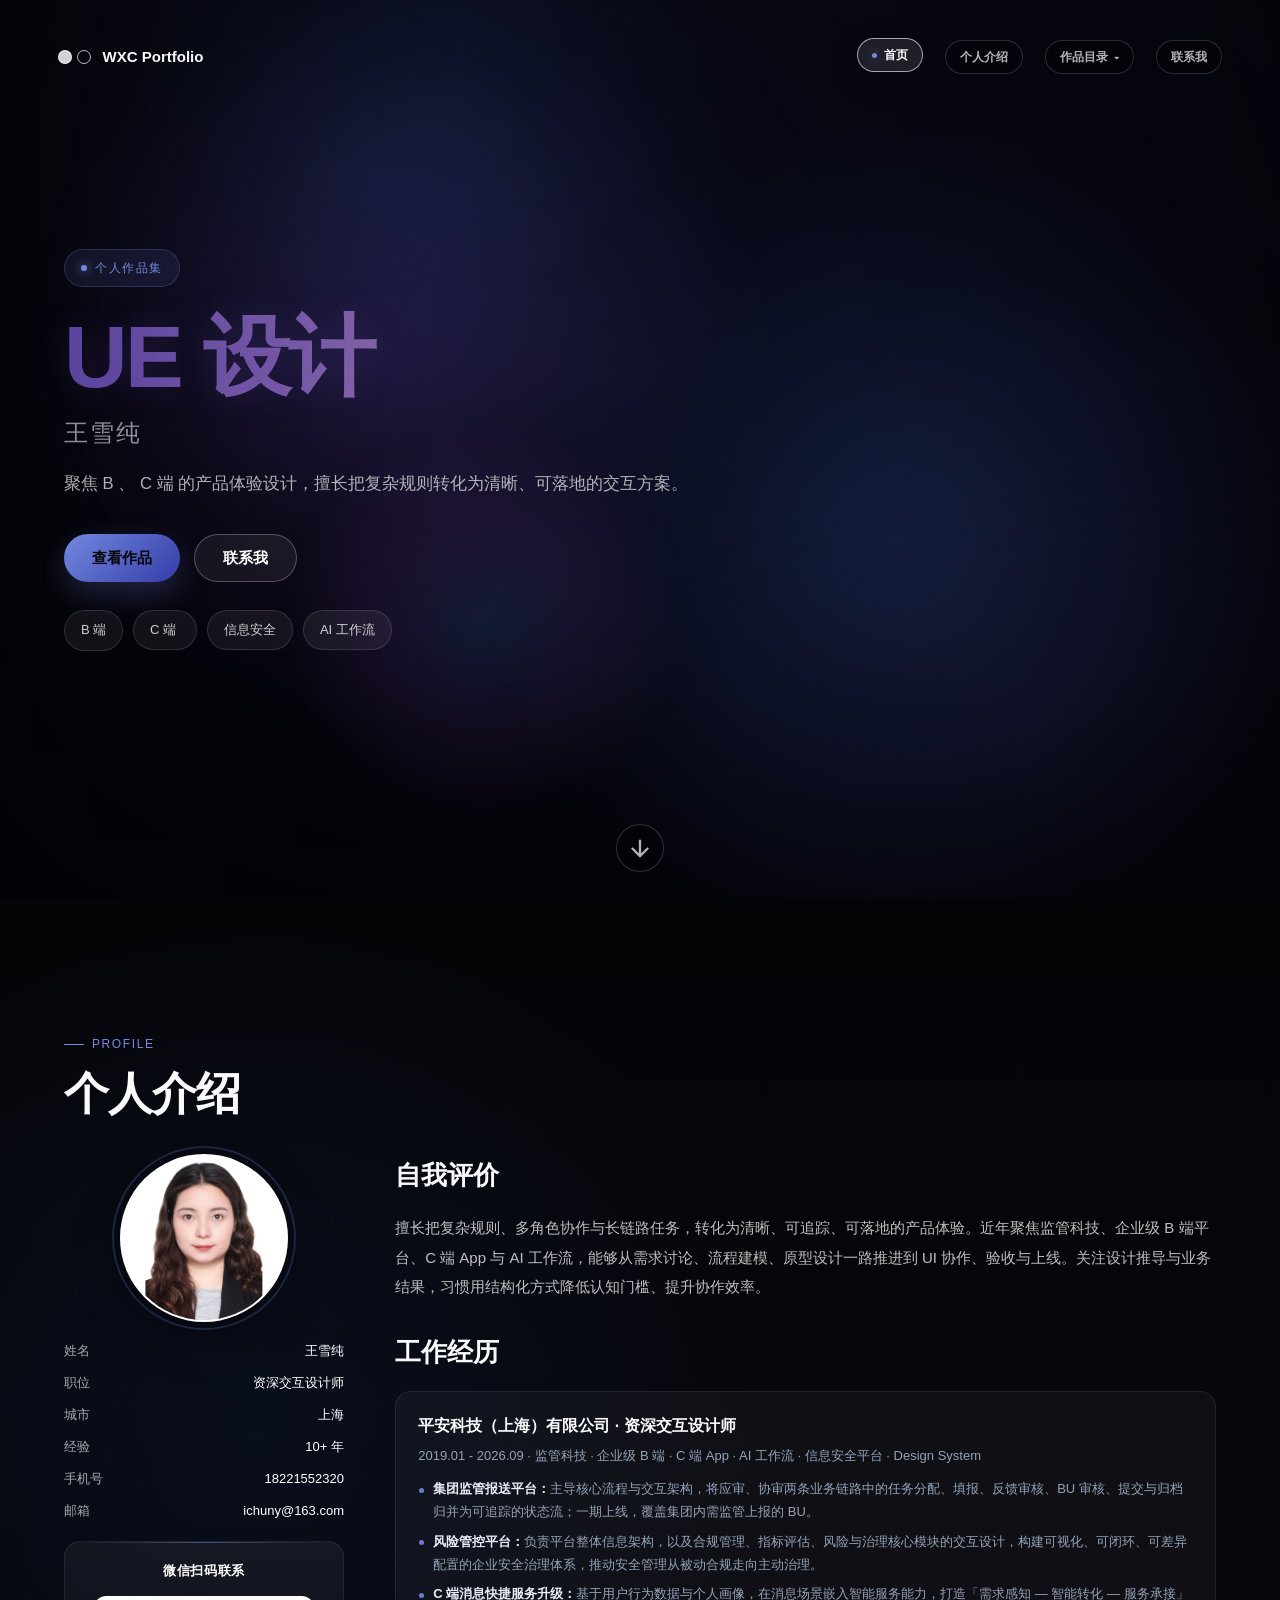
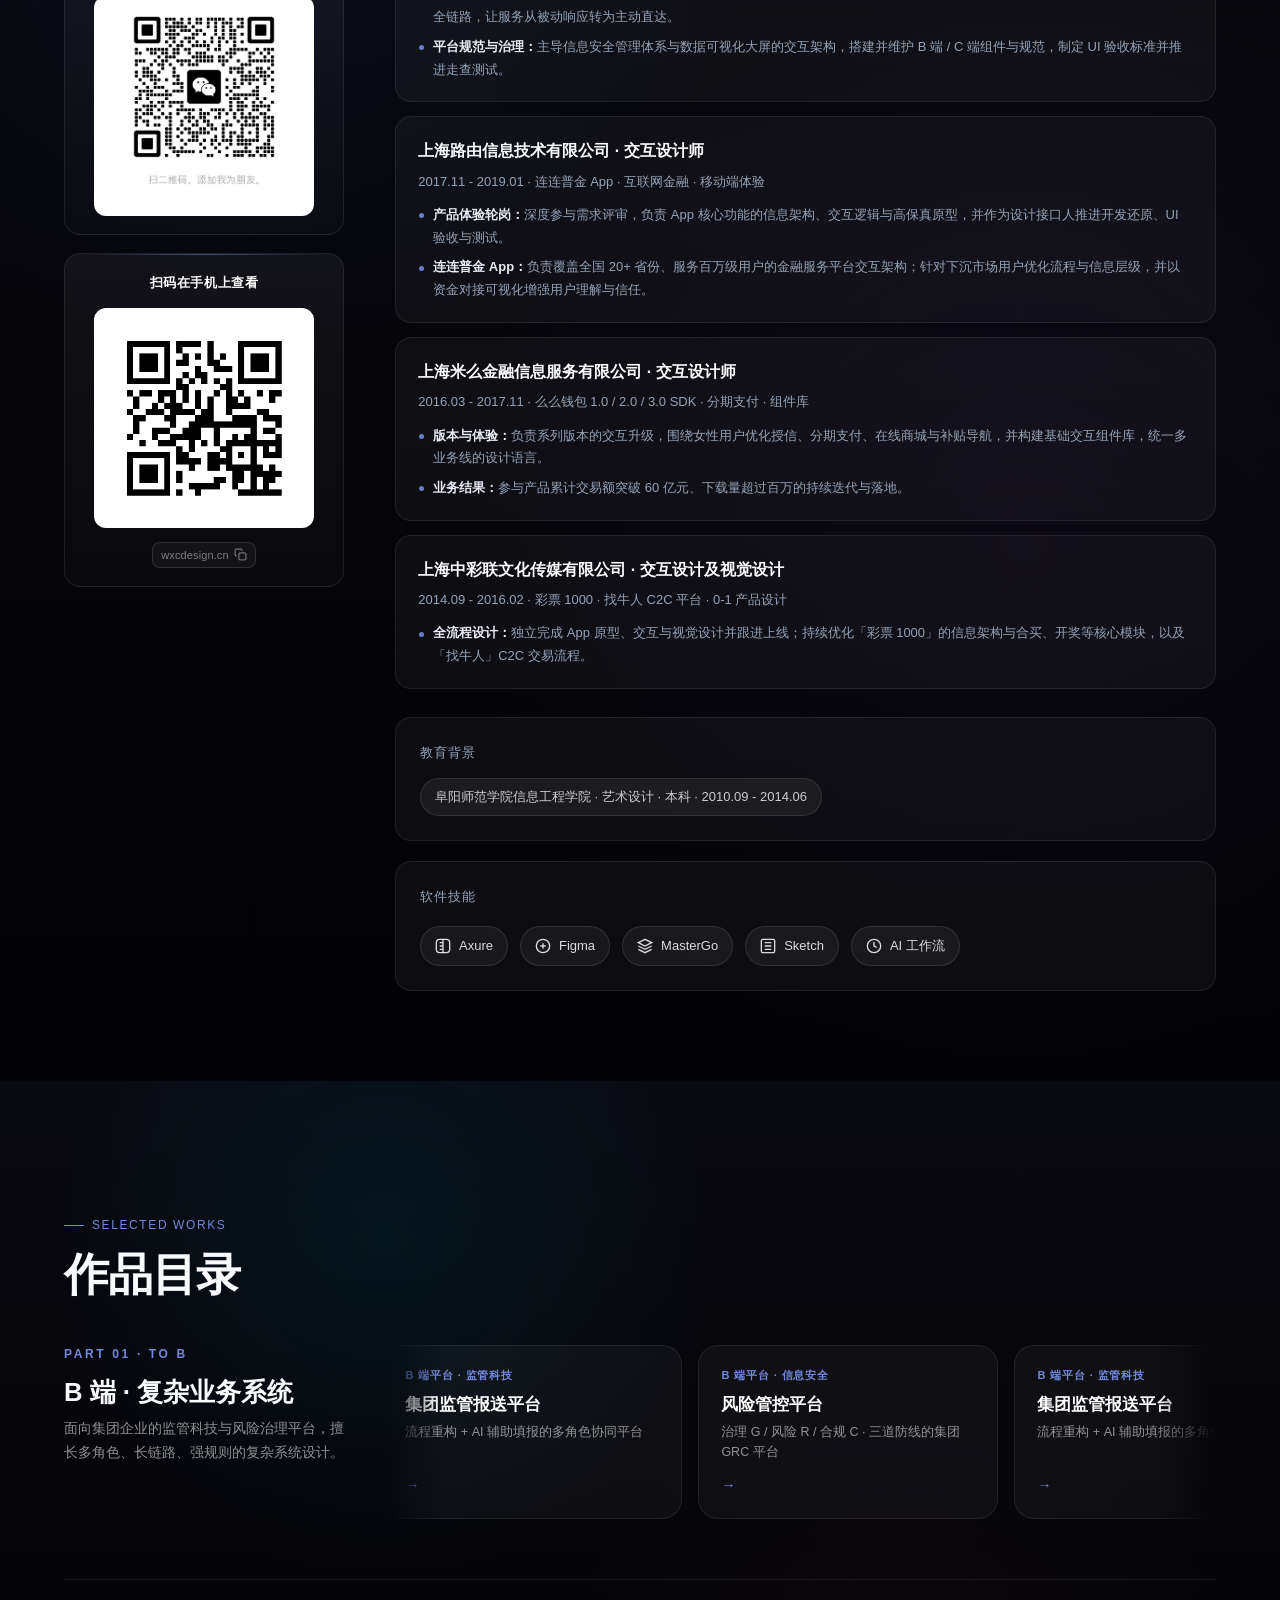
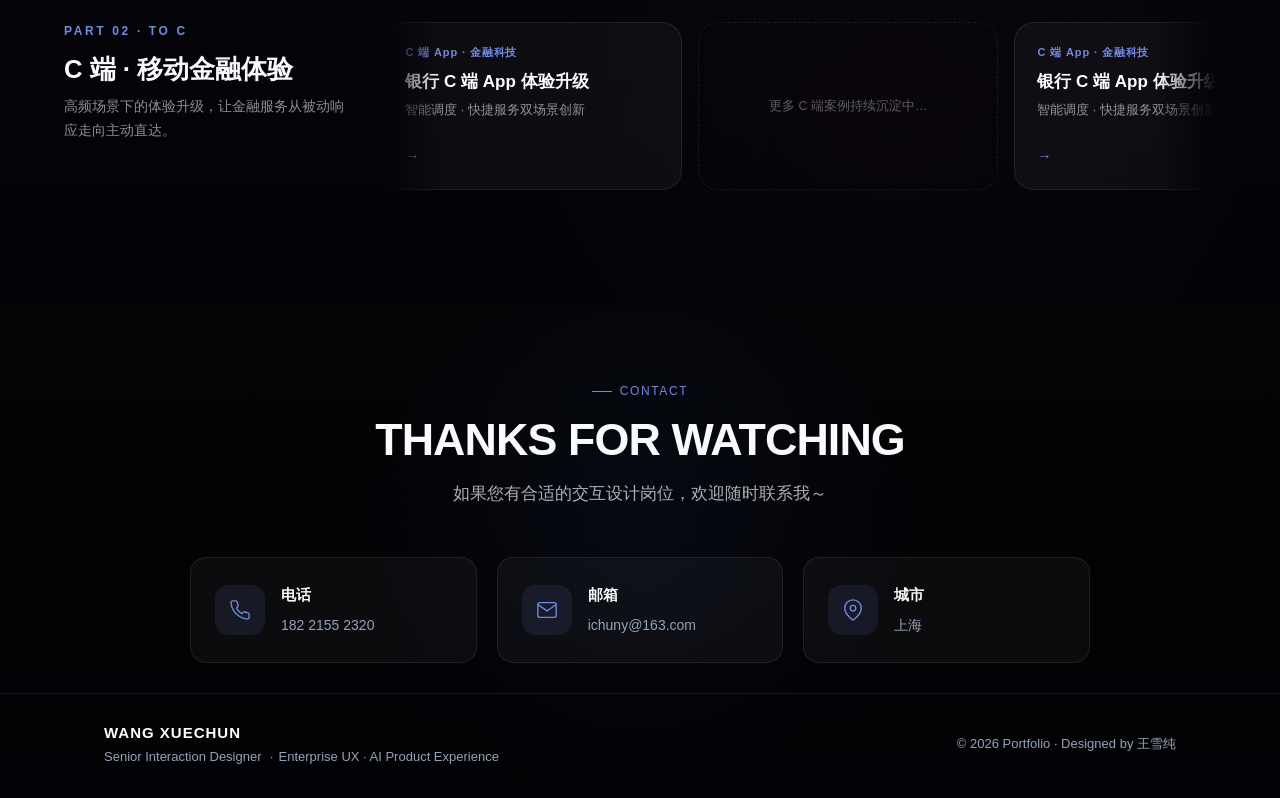
==== commit b9b9e708: "Update portfolio URL and QR code" ====
--- a/index.html
+++ b/index.html
@@ -180,8 +180,8 @@
        <div class="profile-wechat profile-site-qr" data-page-node-id="K20hyDO79ahtukrTUkUAPn">
         <span class="wechat-label" data-page-node-id="E5NcKUBQgZR94DnWijF6ht">扫码在手机上查看</span>
         <img alt="王雪纯作品集在线链接二维码" loading="lazy" src="./assets/site-qr.png" data-page-node-id="UDgKJjkcV125IPNPJWvlbF">
-        <button aria-label="复制作品集链接" class="site-copy" data-copy="https://wangxuechun-portfolio.app.workbuddy.host/" type="button" data-page-node-id="UNxtNQ4iKVtIHIncJbQkwK">
-         <span class="site-url" data-page-node-id="iVmysj1C0XeNHQdBeMRViB">wangxuechun-portfolio.app.workbuddy.host</span>
+        <button aria-label="复制作品集链接" class="site-copy" data-copy="https://wxcdesign.cn/" type="button" data-page-node-id="UNxtNQ4iKVtIHIncJbQkwK">
+         <span class="site-url" data-page-node-id="iVmysj1C0XeNHQdBeMRViB">wxcdesign.cn</span>
          <svg aria-hidden="true" fill="none" height="13" stroke="currentColor" stroke-width="1.8" viewBox="0 0 24 24" width="13" data-page-node-id="mj0aEKtm4JDNfH6ng6DK3a">
           <rect height="13" rx="2" width="13" x="9" y="9" data-page-node-id="YFwetPvHM3BMl4mvOmuDJV"></rect>
           <path d="M5 15H4a2 2 0 01-2-2V4a2 2 0 012-2h9a2 2 0 012 2v1" data-page-node-id="B2FgIpopHGsi8Rq2II9QHt"></path>
@@ -541,4 +541,4 @@
  
 
 
-</body></html>+</body></html>
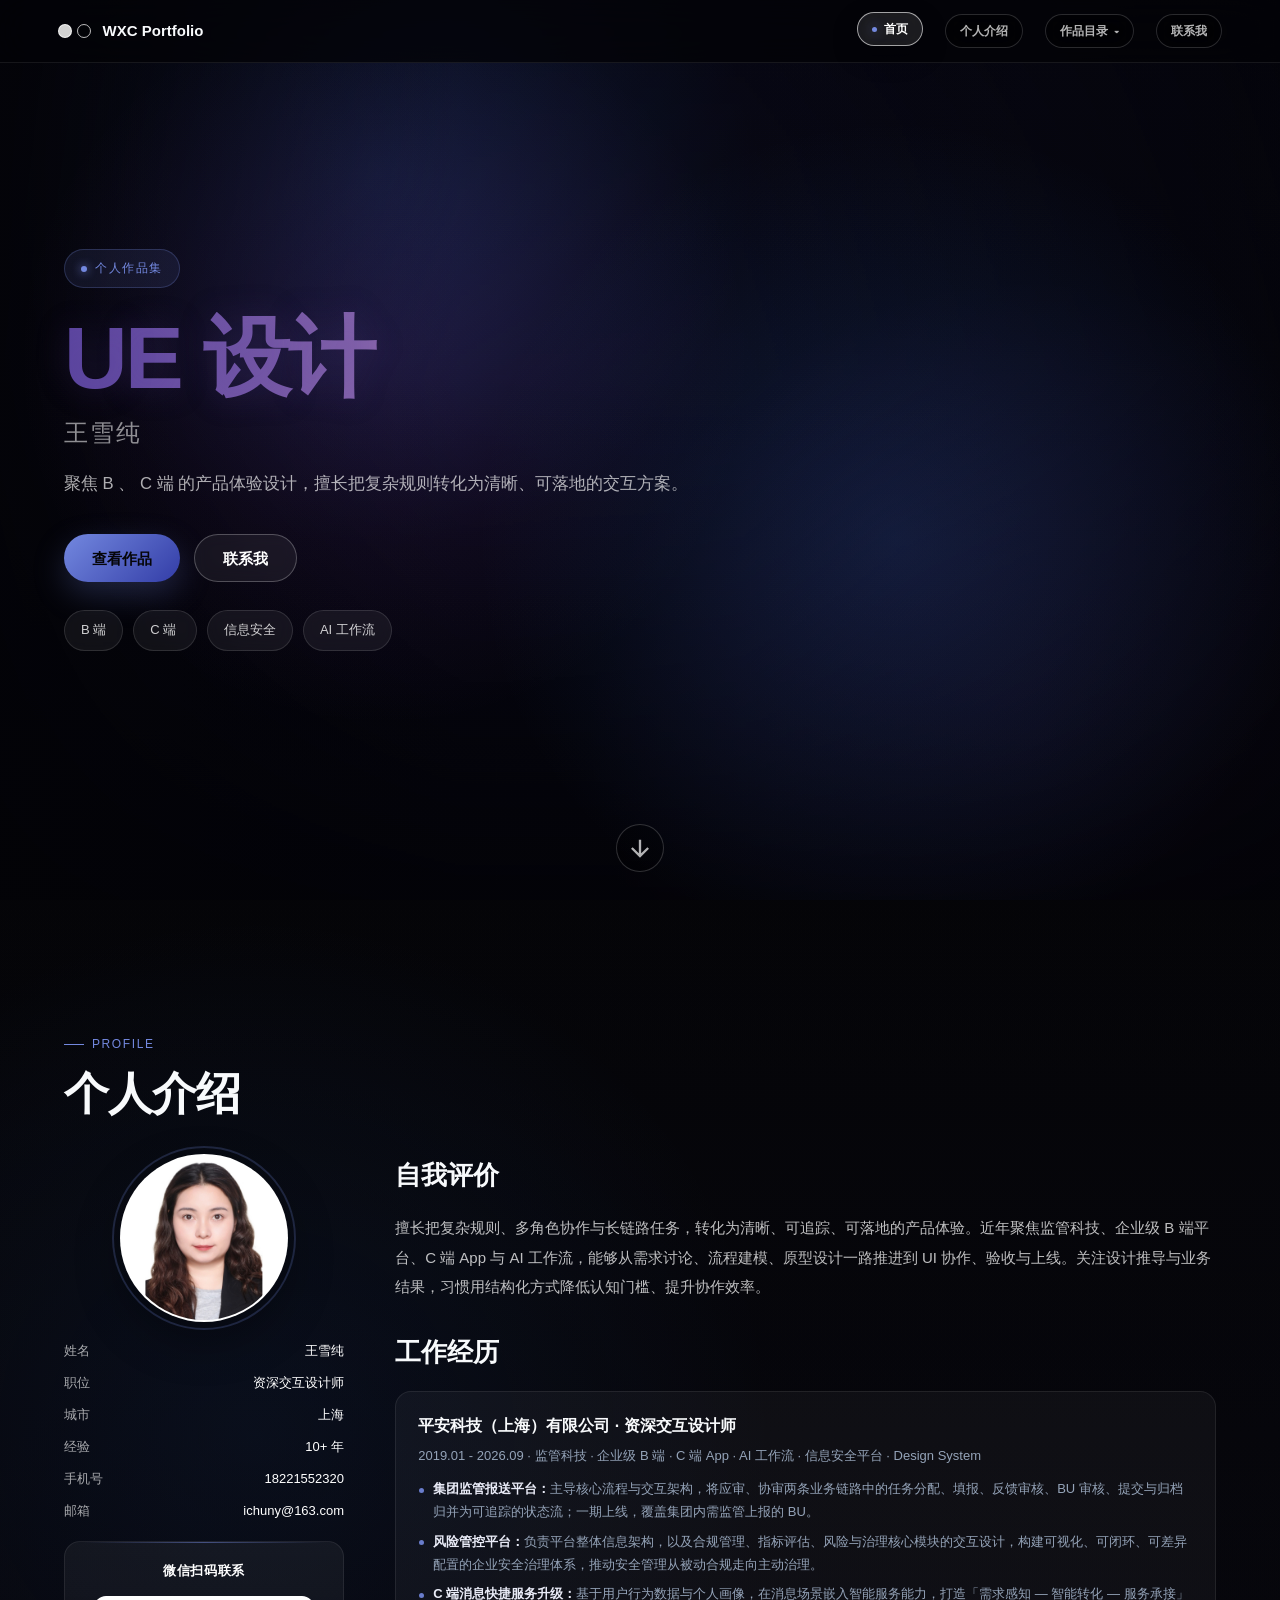
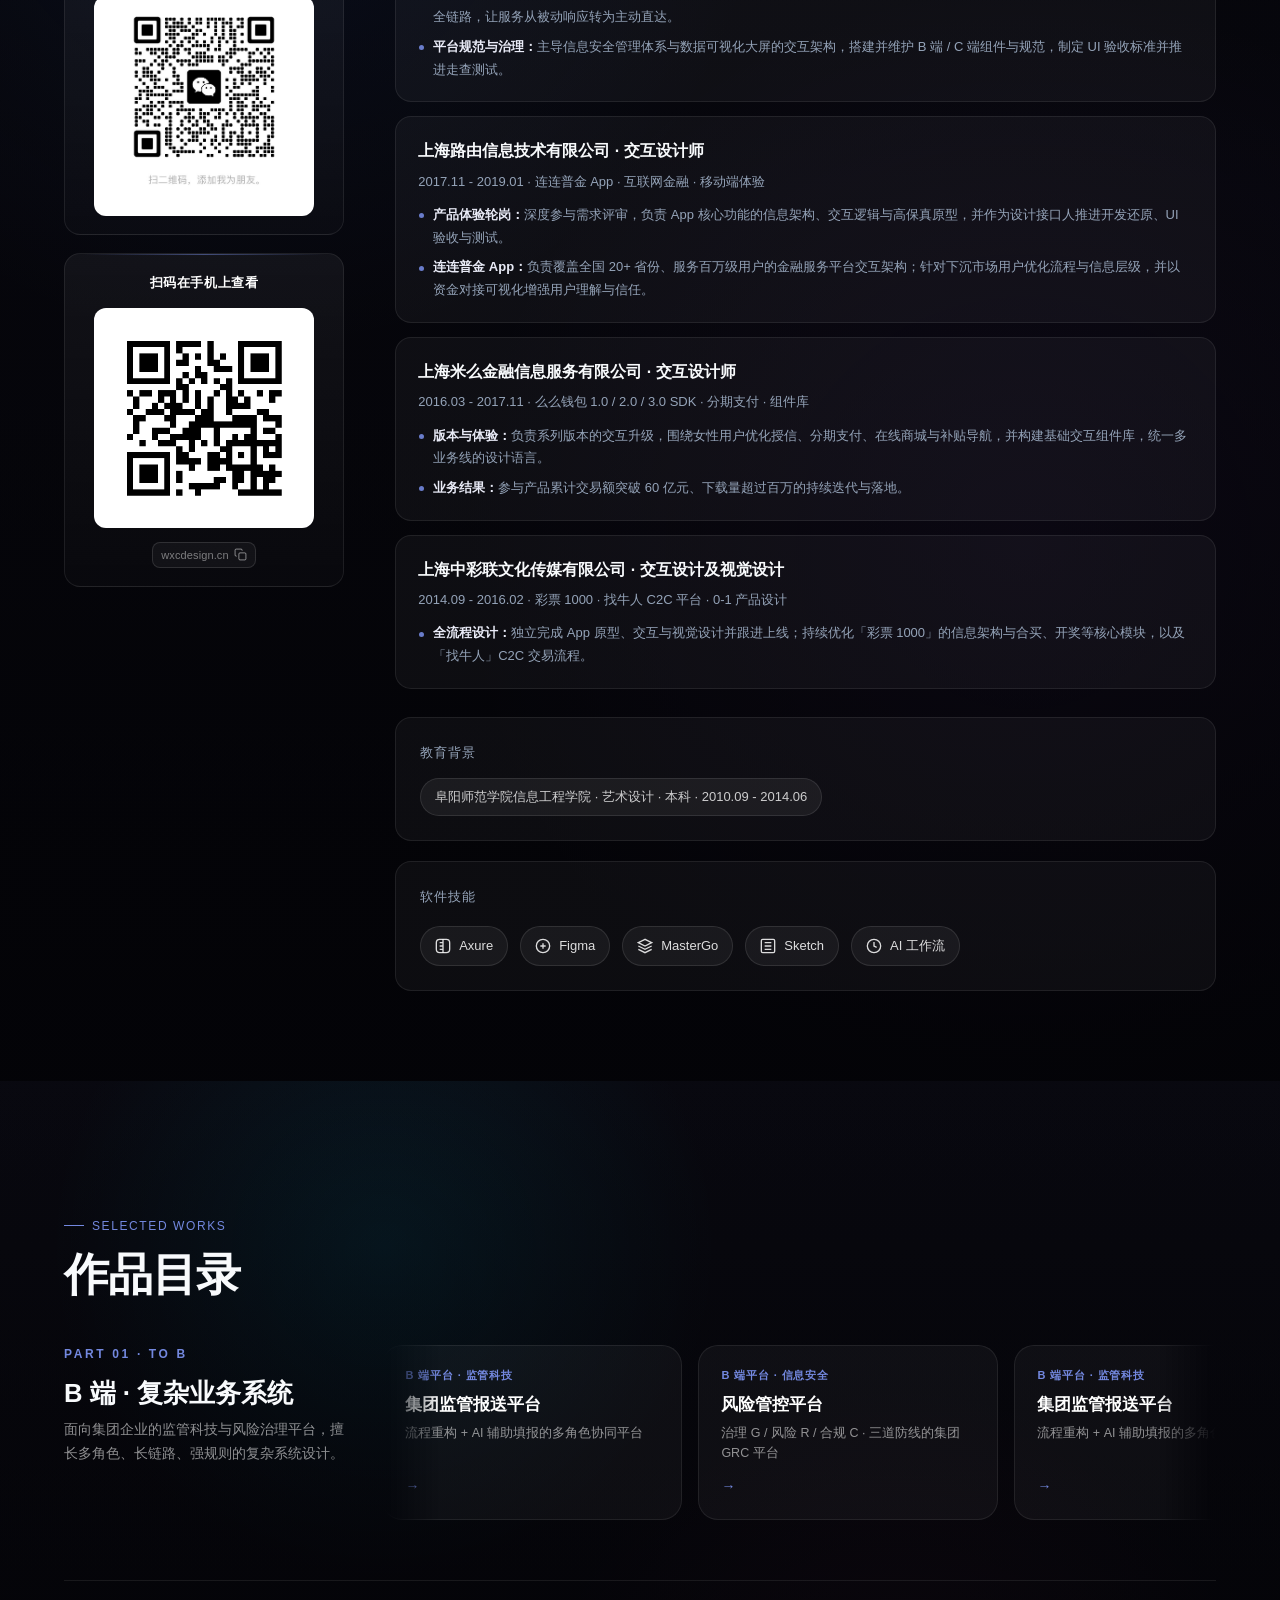
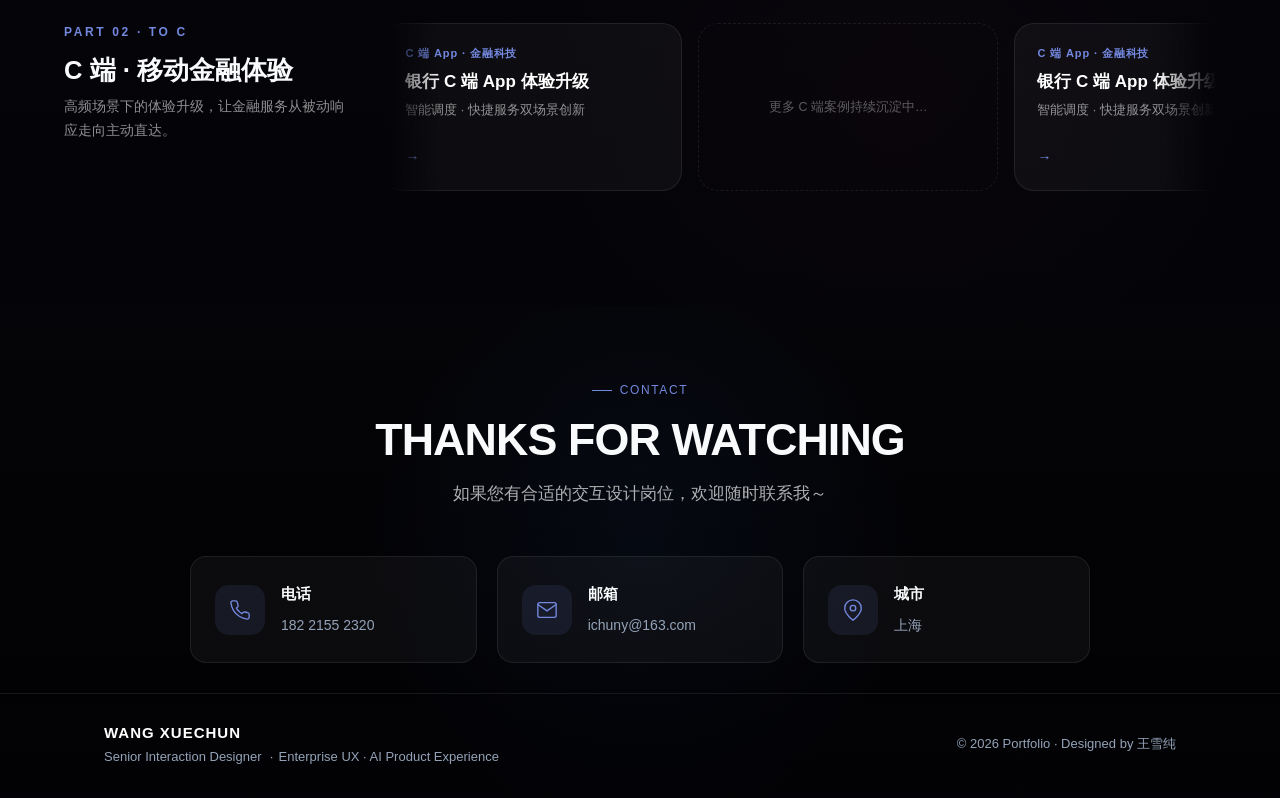
==== commit a36ba94c: "Accelerate portfolio assets through existing CloudBase hosting" ====
--- a/index.html
+++ b/index.html
@@ -5,10 +5,14 @@
   <title data-page-node-id="4W4zjG19wri380MkzVPxh2">
    王雪纯 | 资深交互设计师作品集
   </title>
+<link rel="preconnect" href="https://wxc-portfolio-d8gzgbai0cab33133-1303234460.tcloudbaseapp.com" crossorigin>
+<link rel="dns-prefetch" href="https://wxc-portfolio-d8gzgbai0cab33133-1303234460.tcloudbaseapp.com">
+<script>document.addEventListener('error',function(e){var img=e.target;if(img.tagName!=='IMG'||img.dataset.fallbackUsed)return;var base='https://wxc-portfolio-d8gzgbai0cab33133-1303234460.tcloudbaseapp.com/speed-20261103/';if(img.src.indexOf(base)!==0)return;img.dataset.fallbackUsed='1';var p=img.parentElement;if(p&&p.tagName==='PICTURE')p.querySelectorAll('source').forEach(function(s){s.remove();});img.src='./'+img.src.slice(base.length);},true);</script>
+
   <meta content="王雪纯，资深交互设计师，10+年 B/C 端复杂业务系统设计经验，聚焦监管科技、信息安全与银行 C 端 App 体验设计。" name="description" data-page-node-id="i1pSMmKtmt6wkhfjKzH3H4">
-  <link href="./styles.css?v=20261024c" rel="stylesheet" data-page-node-id="4RyBB3gaeR5D48L6NRa9DN">
+  <link href="https://wxc-portfolio-d8gzgbai0cab33133-1303234460.tcloudbaseapp.com/speed-20261103/styles.css?v=20261103" onerror="this.onerror=null;this.href='./styles.css?v=20261103'" rel="stylesheet" data-page-node-id="4RyBB3gaeR5D48L6NRa9DN">
  <style id="__dm_no_drag_style__">* { -webkit-user-drag: none !important; }</style><style id="__dm_bindable_badge_style__">[data-sp-bindable="database"]{outline:1px dashed #0088ff;outline-offset:2px;border-radius:4px;}[data-sp-bindable="database"] *{pointer-events:none !important;transition:none !important;animation:none !important;}[data-sp-bindable="database"]{transition:none !important;animation:none !important;}</style></head>
- <body data-page-node-id="HbBc5CqGBEcSLLsybtdKq7" class="reveal-ready has-pointer" style="">
+ <body data-page-node-id="HbBc5CqGBEcSLLsybtdKq7" class="" style="">
   <header aria-label="主导航" class="site-header is-scrolled" data-page-node-id="ZvmTOHoDmvEqxGKqspxlvA">
    <a aria-label="返回首页" class="brand" href="#home" data-page-node-id="8uzDA3FJtqsdt2ZBUpNOTz">
     <span aria-hidden="true" class="brand-dots" data-page-node-id="QJMDnSG6rYkIEk9EuAGEAX">
@@ -84,10 +88,10 @@
    <!-- 首页 -->
    <section aria-label="作品集封面" class="hero is-revealed" id="home" data-page-node-id="hero-home-001">
     <div aria-hidden="true" class="hero-bg" data-page-node-id="hero-bg-001">
-     <video autoplay="" class="hero-bg-video" loop="" muted="" playsinline="" preload="auto" data-page-node-id="hero-video-001">
-      <source src="./assets/hero-bg.mp4" type="video/mp4" data-page-node-id="hG95a0cc9O69nhmOxSNKdh">
+     <video autoplay="" class="hero-bg-video" loop="" muted="" playsinline="" preload="none" data-page-node-id="hero-video-001">
+      <source data-src="https://wxc-portfolio-d8gzgbai0cab33133-1303234460.tcloudbaseapp.com/speed-20261103/assets/hero-bg.mp4" type="video/mp4" data-page-node-id="hG95a0cc9O69nhmOxSNKdh">
      </video>
-     <img aria-hidden="true" alt="" class="hero-bg-still" src="./assets/hero-still.jpg" data-page-node-id="hero-still-001">
+     <img aria-hidden="true" alt="" class="hero-bg-still" src="https://wxc-portfolio-d8gzgbai0cab33133-1303234460.tcloudbaseapp.com/speed-20261103/assets/hero-still-mobile.jpg" fetchpriority="high" decoding="async" data-page-node-id="hero-still-001">
     </div>
     <div aria-hidden="true" class="hero-vignette" data-page-node-id="hero-vignette-001">
     </div>
@@ -145,7 +149,7 @@
      <div class="profile-layout" data-page-node-id="dtGd8VPo6vVfT7bc2cf9Mv">
       <div class="profile-photo-card" data-page-node-id="7CPy4TAeF5bY6UOoXQ9mKz">
        <div class="profile-photo" data-page-node-id="UCuWZ1iMWGJ3LEqbcCoATZ">
-        <img alt="王雪纯个人照片" src="./assets/photo.jpg" data-page-node-id="LST1eINn6MZEmdOVlaPgDZ">
+        <img alt="王雪纯个人照片" src="https://wxc-portfolio-d8gzgbai0cab33133-1303234460.tcloudbaseapp.com/speed-20261103/assets/photo.jpg" loading="lazy" decoding="async" data-page-node-id="LST1eINn6MZEmdOVlaPgDZ">
        </div>
        <div class="profile-quick-info" data-page-node-id="xK5gElKqA58KZGQjpkrBDj">
         <div data-page-node-id="3dnEJmr3rUHJmCi5W9ztOU">
@@ -175,11 +179,11 @@
        </div>
        <div class="profile-wechat" data-page-node-id="65HKGG4pPZD1mE0SUXJC4y">
         <span class="wechat-label" data-page-node-id="qtsCcDFgTiZkz52cxcI7XR">微信扫码联系</span>
-        <img alt="王雪纯微信二维码" src="./assets/wechat-qr.jpg" data-page-node-id="feqK1Y48BjKbVU6C2XUtRp">
+        <img alt="王雪纯微信二维码" src="https://wxc-portfolio-d8gzgbai0cab33133-1303234460.tcloudbaseapp.com/speed-20261103/assets/wechat-qr.jpg" loading="lazy" decoding="async" data-page-node-id="feqK1Y48BjKbVU6C2XUtRp">
        </div>
        <div class="profile-wechat profile-site-qr" data-page-node-id="K20hyDO79ahtukrTUkUAPn">
         <span class="wechat-label" data-page-node-id="E5NcKUBQgZR94DnWijF6ht">扫码在手机上查看</span>
-        <img alt="王雪纯作品集在线链接二维码" loading="lazy" src="./assets/site-qr.png" data-page-node-id="UDgKJjkcV125IPNPJWvlbF">
+        <img alt="王雪纯作品集在线链接二维码" loading="lazy" src="https://wxc-portfolio-d8gzgbai0cab33133-1303234460.tcloudbaseapp.com/speed-20261103/assets/site-qr.png" data-page-node-id="UDgKJjkcV125IPNPJWvlbF">
         <button aria-label="复制作品集链接" class="site-copy" data-copy="https://wxcdesign.cn/" type="button" data-page-node-id="UNxtNQ4iKVtIHIncJbQkwK">
          <span class="site-url" data-page-node-id="iVmysj1C0XeNHQdBeMRViB">wxcdesign.cn</span>
          <svg aria-hidden="true" fill="none" height="13" stroke="currentColor" stroke-width="1.8" viewBox="0 0 24 24" width="13" data-page-node-id="mj0aEKtm4JDNfH6ng6DK3a">
@@ -535,7 +539,7 @@
     </div>
    </div>
   </div>
-  <script src="./script.js?v=20261024c" data-page-node-id="t98G1GlEUYYGlgG6TGIUTK">
+  <script src="https://wxc-portfolio-d8gzgbai0cab33133-1303234460.tcloudbaseapp.com/speed-20261103/script.js?v=20261103" onerror="this.onerror=null;this.src='./script.js?v=20261103'" data-page-node-id="t98G1GlEUYYGlgG6TGIUTK">
   </script><div class="lb-overlay" aria-hidden="true" data-page-node-id="fHrdFs2VyrdVFhCmhRtuKz"><button aria-label="关闭大图" class="lb-close" type="button" data-page-node-id="pO1QFb5OF9U44DPE1SJGRW">×</button><div class="lb-inner" data-page-node-id="E8X03cGOzuAxi9klJasqan"><img alt="查看大图" data-page-node-id="aS57Aerc3R3OJTuvOztsmq"></div></div>
   <div class="lb-overlay" aria-hidden="true" data-page-node-id="EuubyHZGGpjJyKB0asYbKW"><button aria-label="关闭大图" class="lb-close" type="button" data-page-node-id="xh8KM5JeyAVV3UthHDRLns">×</button><div class="lb-inner" data-page-node-id="EXJMPsEPp6mZzuRnvgHJzB"><img alt="查看大图" data-page-node-id="vGWTSddKHtd8k7vdVG7UEp"></div></div>
  
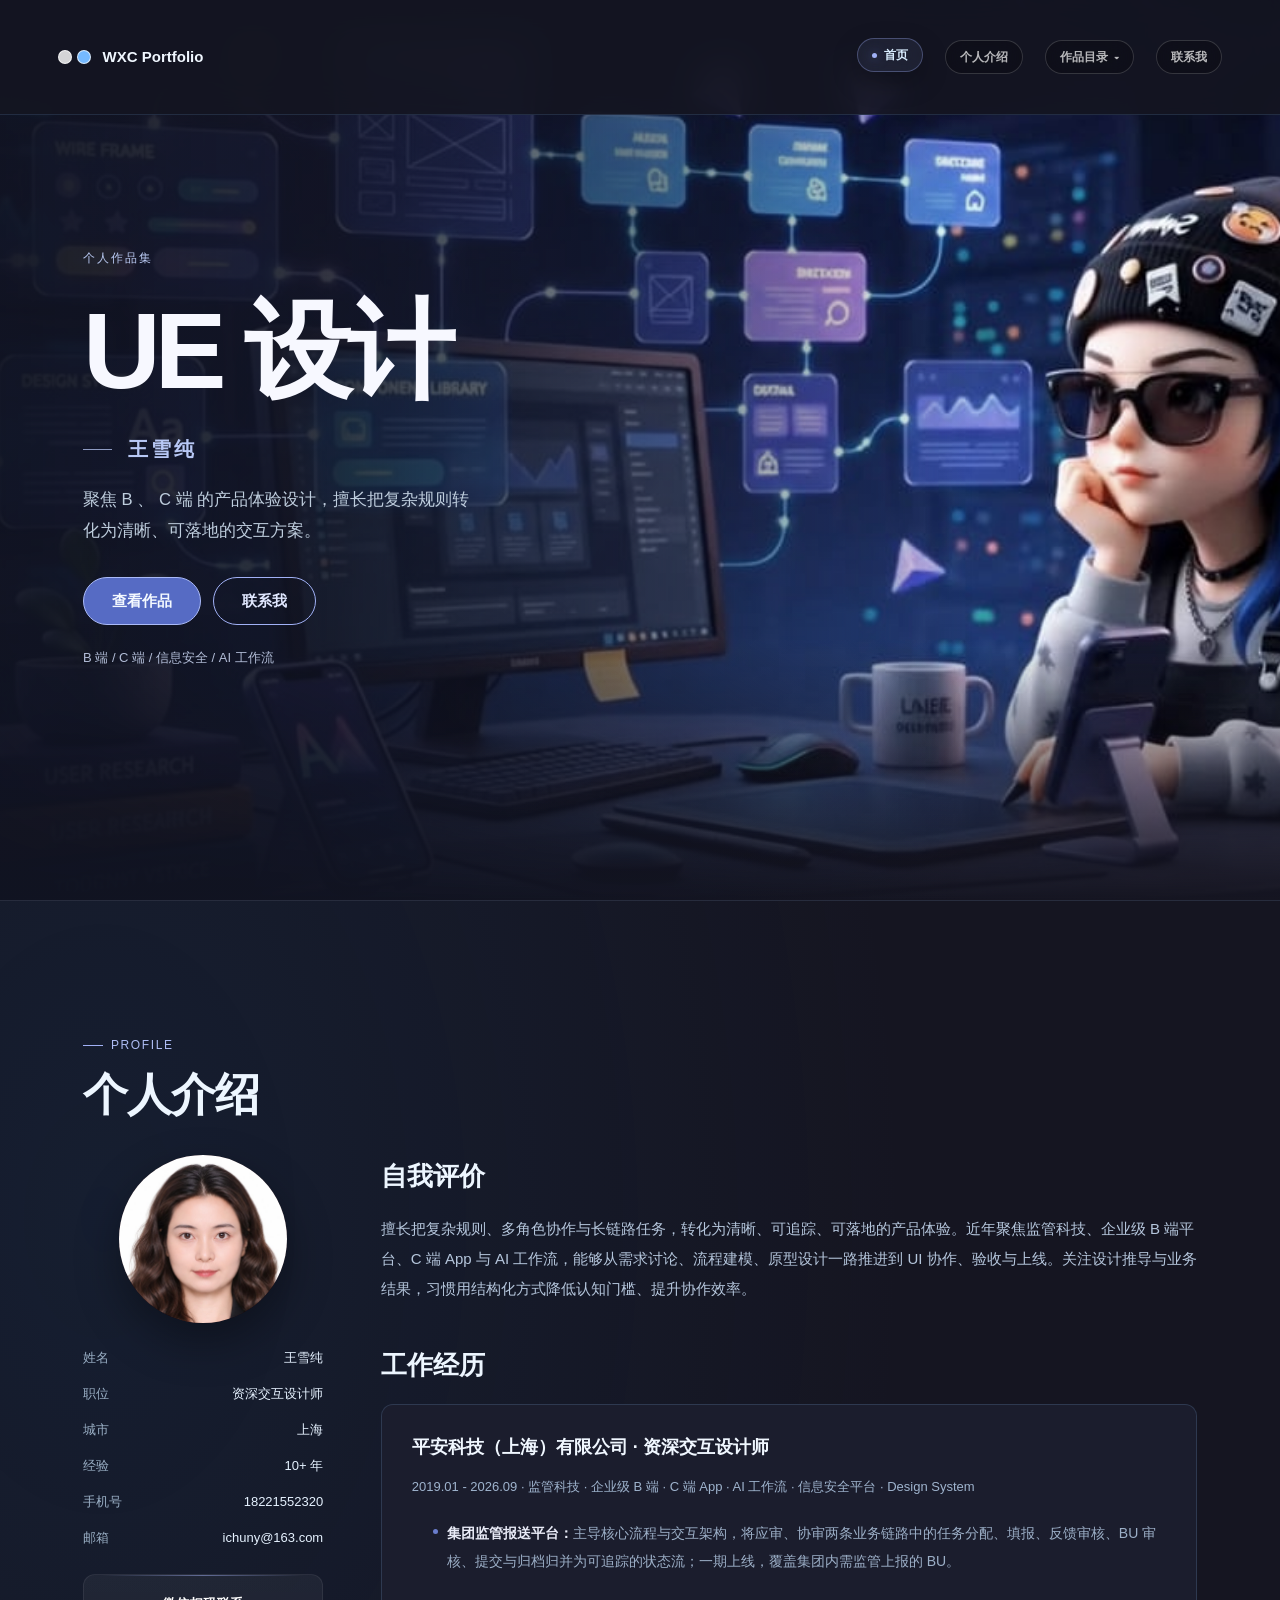
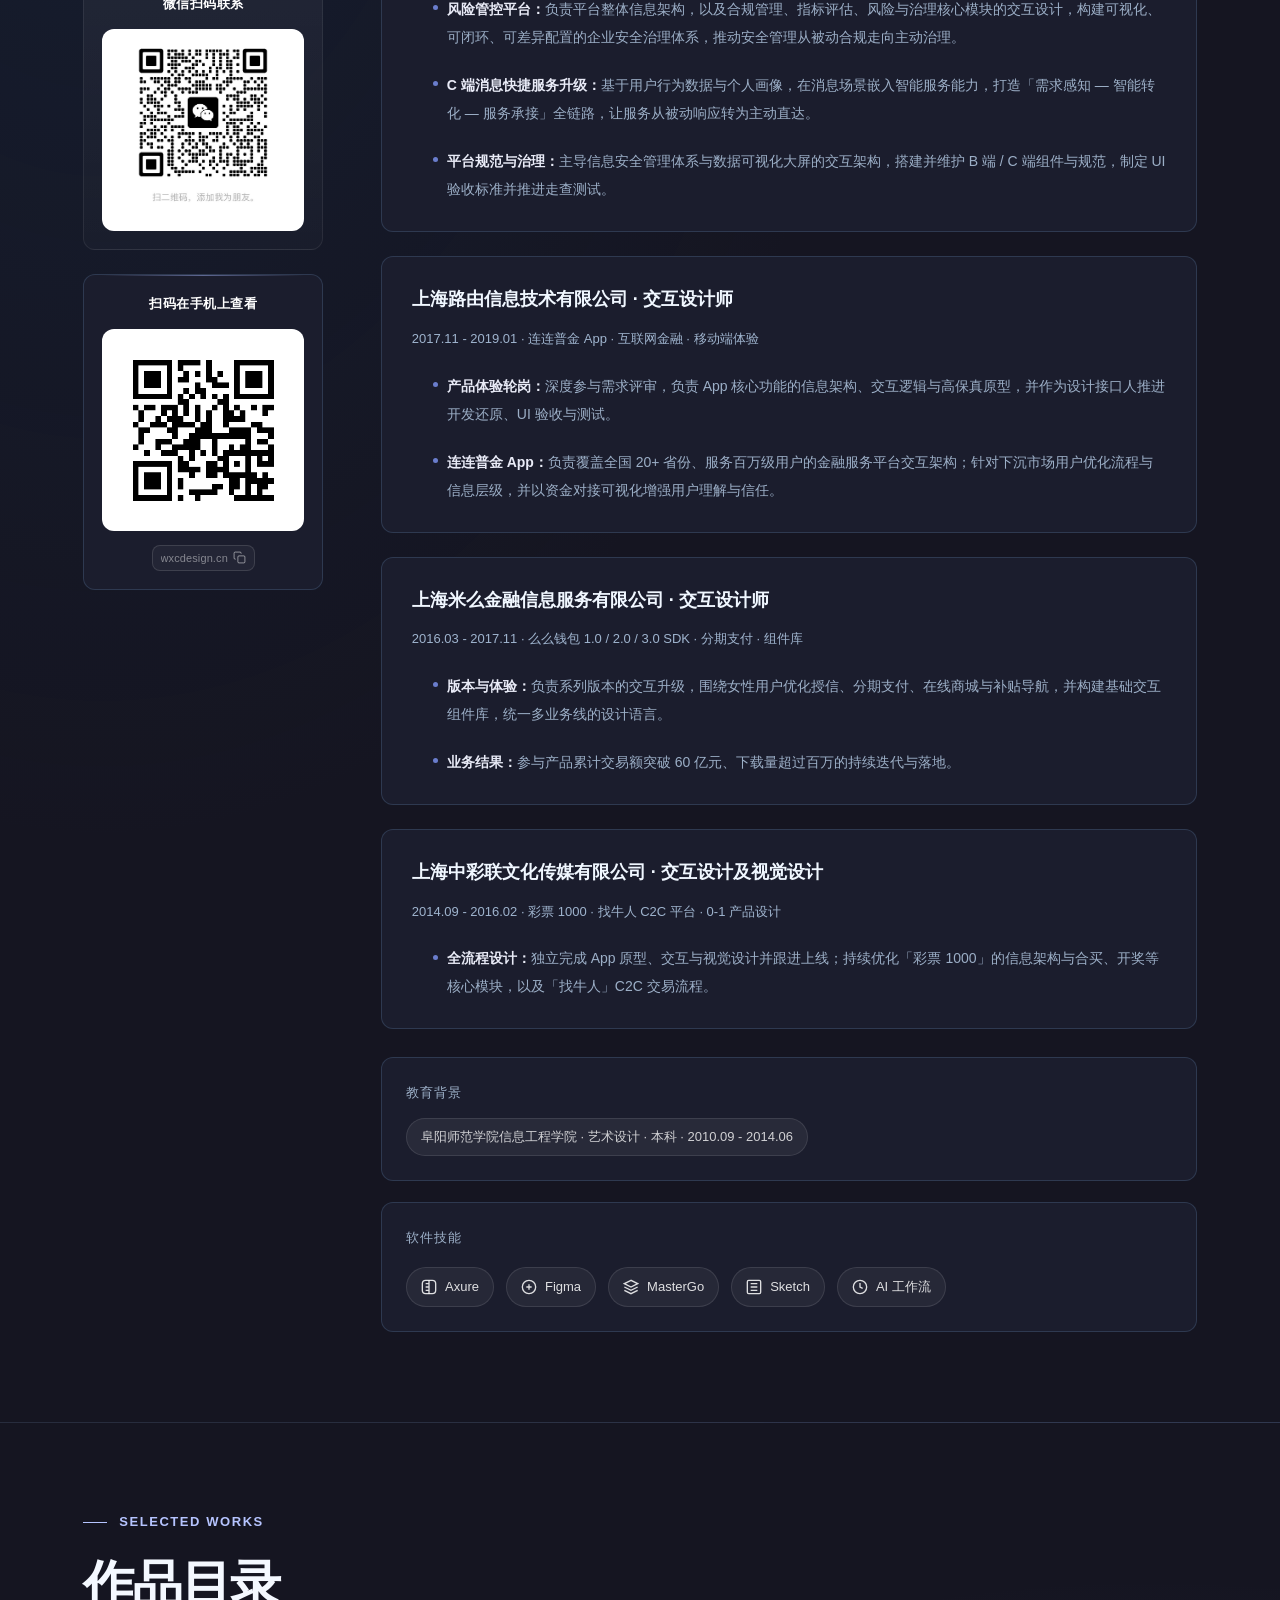
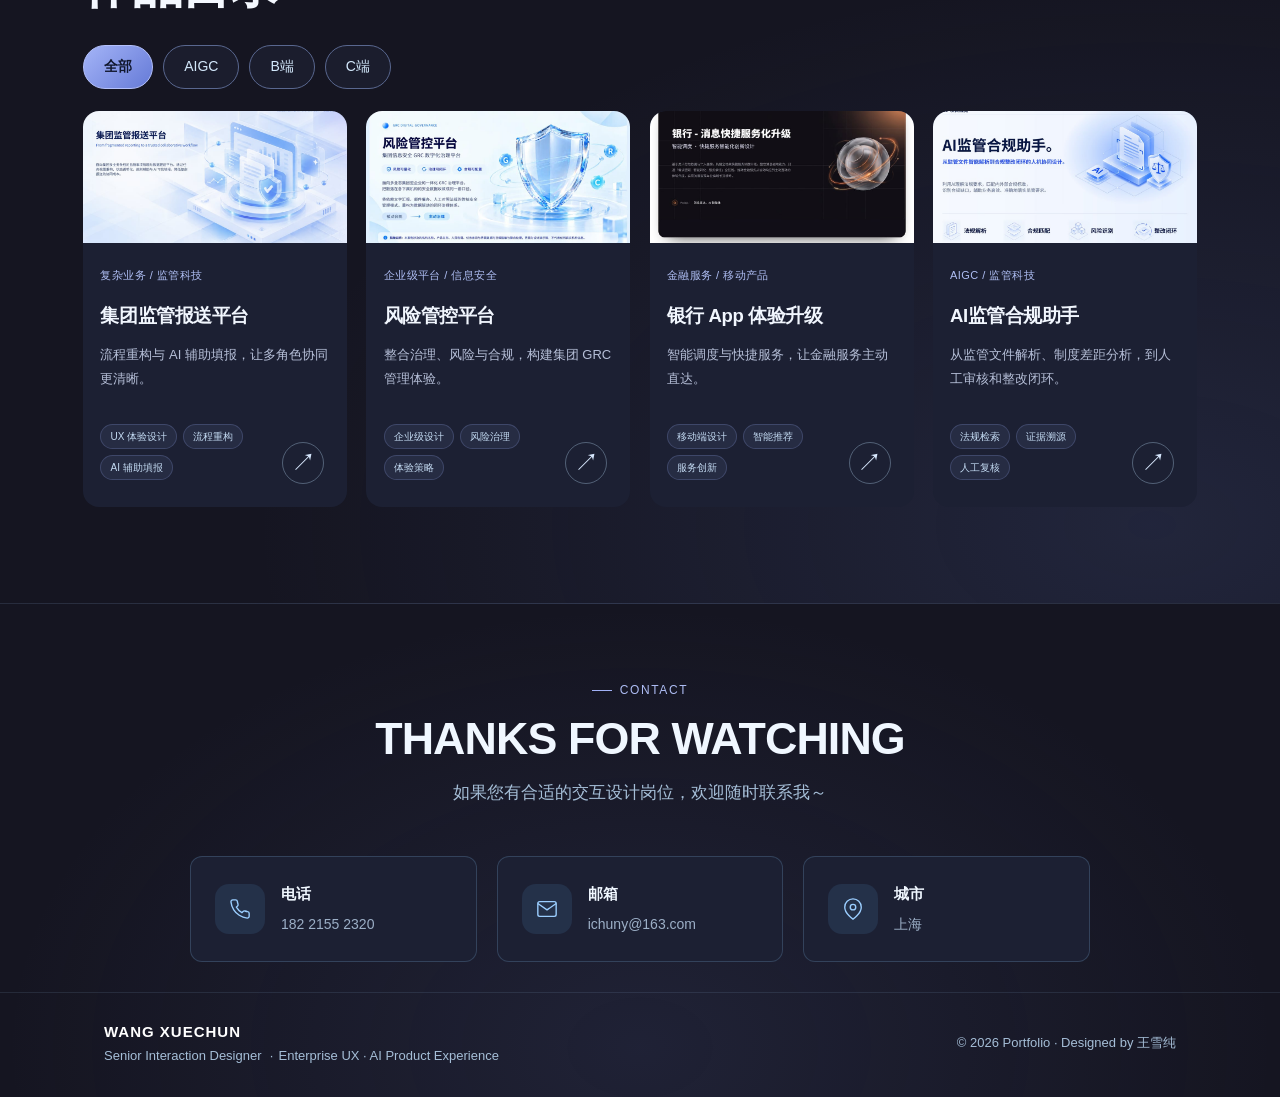
==== commit 2f48ad66: "Publish updated portfolio and AI compliance case study" ====
--- a/index.html
+++ b/index.html
@@ -5,14 +5,13 @@
   <title data-page-node-id="4W4zjG19wri380MkzVPxh2">
    王雪纯 | 资深交互设计师作品集
   </title>
-<link rel="preconnect" href="https://wxc-portfolio-d8gzgbai0cab33133-1303234460.tcloudbaseapp.com" crossorigin>
-<link rel="dns-prefetch" href="https://wxc-portfolio-d8gzgbai0cab33133-1303234460.tcloudbaseapp.com">
-<script>document.addEventListener('error',function(e){var img=e.target;if(img.tagName!=='IMG'||img.dataset.fallbackUsed)return;var base='https://wxc-portfolio-d8gzgbai0cab33133-1303234460.tcloudbaseapp.com/speed-20261103/';if(img.src.indexOf(base)!==0)return;img.dataset.fallbackUsed='1';var p=img.parentElement;if(p&&p.tagName==='PICTURE')p.querySelectorAll('source').forEach(function(s){s.remove();});img.src='./'+img.src.slice(base.length);},true);</script>
 
   <meta content="王雪纯，资深交互设计师，10+年 B/C 端复杂业务系统设计经验，聚焦监管科技、信息安全与银行 C 端 App 体验设计。" name="description" data-page-node-id="i1pSMmKtmt6wkhfjKzH3H4">
-  <link href="https://wxc-portfolio-d8gzgbai0cab33133-1303234460.tcloudbaseapp.com/speed-20261103/styles.css?v=20261103" onerror="this.onerror=null;this.href='./styles.css?v=20261103'" rel="stylesheet" data-page-node-id="4RyBB3gaeR5D48L6NRa9DN">
+  <link href="./styles.css?v=20261118" rel="stylesheet" data-page-node-id="4RyBB3gaeR5D48L6NRa9DN">
  <style id="__dm_no_drag_style__">* { -webkit-user-drag: none !important; }</style><style id="__dm_bindable_badge_style__">[data-sp-bindable="database"]{outline:1px dashed #0088ff;outline-offset:2px;border-radius:4px;}[data-sp-bindable="database"] *{pointer-events:none !important;transition:none !important;animation:none !important;}[data-sp-bindable="database"]{transition:none !important;animation:none !important;}</style></head>
  <body data-page-node-id="HbBc5CqGBEcSLLsybtdKq7" class="" style="">
+  <link rel="stylesheet" href="./catalog-preview.css?v=20261118">
+  <link rel="stylesheet" href="./portfolio-theme.css?v=20261118">
   <header aria-label="主导航" class="site-header is-scrolled" data-page-node-id="ZvmTOHoDmvEqxGKqspxlvA">
    <a aria-label="返回首页" class="brand" href="#home" data-page-node-id="8uzDA3FJtqsdt2ZBUpNOTz">
     <span aria-hidden="true" class="brand-dots" data-page-node-id="QJMDnSG6rYkIEk9EuAGEAX">
@@ -88,10 +87,10 @@
    <!-- 首页 -->
    <section aria-label="作品集封面" class="hero is-revealed" id="home" data-page-node-id="hero-home-001">
     <div aria-hidden="true" class="hero-bg" data-page-node-id="hero-bg-001">
-     <video autoplay="" class="hero-bg-video" loop="" muted="" playsinline="" preload="none" data-page-node-id="hero-video-001">
-      <source data-src="https://wxc-portfolio-d8gzgbai0cab33133-1303234460.tcloudbaseapp.com/speed-20261103/assets/hero-bg.mp4" type="video/mp4" data-page-node-id="hG95a0cc9O69nhmOxSNKdh">
+     <video class="hero-bg-video" loop muted playsinline preload="none" poster="./assets/hero-still-mobile.jpg" data-page-node-id="hero-video-001">
+      <source data-src="./assets/hero-bg.mp4" type="video/mp4" data-page-node-id="hG95a0cc9O69nhmOxSNKdh">
      </video>
-     <img aria-hidden="true" alt="" class="hero-bg-still" src="https://wxc-portfolio-d8gzgbai0cab33133-1303234460.tcloudbaseapp.com/speed-20261103/assets/hero-still-mobile.jpg" fetchpriority="high" decoding="async" data-page-node-id="hero-still-001">
+     <img aria-hidden="true" alt="" class="hero-bg-still" src="./assets/hero-still-mobile.jpg" fetchpriority="high" decoding="async" data-page-node-id="hero-still-001">
     </div>
     <div aria-hidden="true" class="hero-vignette" data-page-node-id="hero-vignette-001">
     </div>
@@ -101,12 +100,8 @@
      <div class="eyebrow" data-page-node-id="hero-eyebrow-001">
       个人作品集
      </div>
-     <h1 data-page-node-id="hero-h1-001">
-      <span class="gradient-text" data-page-node-id="hero-grad-001">UE 设计</span>
-      <span class="title-en" data-page-node-id="hero-title-001">
-       王雪纯
-      </span>
-     </h1>
+     <h1 class="hero-editorial-title" data-page-node-id="hero-h1-001">UE 设计</h1>
+     <p class="hero-editorial-signature"><span aria-hidden="true"></span> 王雪纯</p>
      <p class="lead" data-page-node-id="hero-lead-001" style="">聚焦 B 、 C 端 的产品体验设计，擅长把复杂规则转化为清晰、可落地的交互方案。</p>
      <div class="hero-actions" data-page-node-id="hero-actions-001">
       <a class="btn-primary" href="#catalog" data-page-node-id="hero-btn-primary-001">
@@ -116,13 +111,7 @@
        联系我
       </a>
      </div>
-     <div class="hero-category-tags" data-page-node-id="hero-tags-001">
-      <span data-page-node-id="hero-tag-001" style="">B 端​</span>
-      
-      <span data-page-node-id="hero-tag-002" style=""> C 端 ​</span><span data-page-node-id="hero-tag-003" style="">信息安全</span>
-      <span data-page-node-id="hero-tag-004">AI 工作流</span>
-      
-     </div>
+     <p class="hero-category-tags" data-page-node-id="hero-tags-001">B 端 / C 端 / 信息安全 / AI 工作流</p>
     </div>
     <a aria-label="向下滚动" class="scroll-cue" href="#profile" data-page-node-id="hero-scrollcue-001">
      <svg fill="none" height="28" stroke="currentColor" stroke-width="2" viewBox="0 0 24 24" width="28" data-page-node-id="hero-scrollcue-svg-001">
@@ -149,7 +138,7 @@
      <div class="profile-layout" data-page-node-id="dtGd8VPo6vVfT7bc2cf9Mv">
       <div class="profile-photo-card" data-page-node-id="7CPy4TAeF5bY6UOoXQ9mKz">
        <div class="profile-photo" data-page-node-id="UCuWZ1iMWGJ3LEqbcCoATZ">
-        <img alt="王雪纯个人照片" src="https://wxc-portfolio-d8gzgbai0cab33133-1303234460.tcloudbaseapp.com/speed-20261103/assets/photo.jpg" loading="lazy" decoding="async" data-page-node-id="LST1eINn6MZEmdOVlaPgDZ">
+        <img alt="王雪纯个人照片" src="./assets/photo-portrait-blue.jpg" loading="lazy" decoding="async" data-page-node-id="LST1eINn6MZEmdOVlaPgDZ">
        </div>
        <div class="profile-quick-info" data-page-node-id="xK5gElKqA58KZGQjpkrBDj">
         <div data-page-node-id="3dnEJmr3rUHJmCi5W9ztOU">
@@ -179,11 +168,11 @@
        </div>
        <div class="profile-wechat" data-page-node-id="65HKGG4pPZD1mE0SUXJC4y">
         <span class="wechat-label" data-page-node-id="qtsCcDFgTiZkz52cxcI7XR">微信扫码联系</span>
-        <img alt="王雪纯微信二维码" src="https://wxc-portfolio-d8gzgbai0cab33133-1303234460.tcloudbaseapp.com/speed-20261103/assets/wechat-qr.jpg" loading="lazy" decoding="async" data-page-node-id="feqK1Y48BjKbVU6C2XUtRp">
+        <img alt="王雪纯微信二维码" src="./assets/wechat-qr.jpg" loading="lazy" decoding="async" data-page-node-id="feqK1Y48BjKbVU6C2XUtRp">
        </div>
        <div class="profile-wechat profile-site-qr" data-page-node-id="K20hyDO79ahtukrTUkUAPn">
         <span class="wechat-label" data-page-node-id="E5NcKUBQgZR94DnWijF6ht">扫码在手机上查看</span>
-        <img alt="王雪纯作品集在线链接二维码" loading="lazy" src="https://wxc-portfolio-d8gzgbai0cab33133-1303234460.tcloudbaseapp.com/speed-20261103/assets/site-qr.png" data-page-node-id="UDgKJjkcV125IPNPJWvlbF">
+        <img alt="王雪纯作品集在线链接二维码" loading="lazy" src="./assets/site-qr.png" data-page-node-id="UDgKJjkcV125IPNPJWvlbF">
         <button aria-label="复制作品集链接" class="site-copy" data-copy="https://wxcdesign.cn/" type="button" data-page-node-id="UNxtNQ4iKVtIHIncJbQkwK">
          <span class="site-url" data-page-node-id="iVmysj1C0XeNHQdBeMRViB">wxcdesign.cn</span>
          <svg aria-hidden="true" fill="none" height="13" stroke="currentColor" stroke-width="1.8" viewBox="0 0 24 24" width="13" data-page-node-id="mj0aEKtm4JDNfH6ng6DK3a">
@@ -269,143 +258,64 @@
     </div>
    </section>
    <!-- 作品目录 -->
-   <section aria-label="作品目录" class="catalog-screen is-revealed" id="catalog" data-page-node-id="6ByOUMPgm4T7eGYWCC130S">
-    <div aria-hidden="true" class="catalog-bg" data-page-node-id="E9DnSGYYECTFBczpqbWEsH">
-    </div>
-    <div aria-hidden="true" class="catalog-shade" data-page-node-id="33xXA14NgD2CwW6nvO5Nuo">
-    </div>
-    <div class="catalog-heading" data-page-node-id="XAFabktUvlXtFl2AXMDO7Q">
-     <div data-page-node-id="f5b7iDblTnK0KHjiGHgN3R">
-      <span class="section-label" data-page-node-id="hWNA6otN9Hp5URVDvE5FRM">
-       Selected Works
-      </span>
-      <h2 data-page-node-id="ZhZdY01qpaI1BQdGT4If8H">
-       作品目录
-      </h2>
-     </div>
-     
-    </div>
-    <div class="catalog-groups" data-page-node-id="awESvlcNaMflsCHPMooPmy">
-     <section aria-label="B 端案例分组" class="catalog-group" data-page-node-id="shS6nB1dacNSrF8B3Y2I2O">
-      <div class="catalog-group-head" data-page-node-id="E7y0DrotDcFDmnH4AfvTQC">
-       <span class="group-index" data-page-node-id="X6PRFp6UFia4zo0DJOgbYe">
-        Part 01 · To B
-       </span>
-       <h3 data-page-node-id="g7GjYHsIoeds6NCpLbF4Y8">
-        B 端 · 复杂业务系统
-       </h3>
-       <p data-page-node-id="kGJB6U7ewC5JAlS1fSXPki">
-        面向集团企业的监管科技与风险治理平台，擅长多角色、长链路、强规则的复杂系统设计。
-       </p>
-       
-      </div>
-      <div class="work-marquee" style="--dur: 32s;" data-page-node-id="VWf9XJcWsSg9z07v7b59Ta">
-       <div class="work-track" data-page-node-id="QkZMQCXBqSimbfeAGhRnjy">
-        <a class="work-card" href="project-regulatory.html" data-page-node-id="dW3ZwvnE8q9KLX0ZYAd2Hh">
-        <span class="work-card-tag" data-page-node-id="VGxESbW9y4zNWYXjvvuLP9">B 端平台 · 监管科技</span>
-        <strong data-page-node-id="KSeKQcFGE2jFyXHAQlQHQF">集团监管报送平台</strong>
-        <p data-page-node-id="ivfrnBYnXLmuP5cvXXpvbQ">流程重构 + AI 辅助填报的多角色协同平台</p>
-        <span class="work-card-arrow" data-page-node-id="34iQNRbsaLRoXEntgUVnMF">→</span>
-       </a>
-        <a class="work-card" href="project-security.html" data-page-node-id="sEmhYFxyPHdzHPSLZHDCs3">
-        <span class="work-card-tag" data-page-node-id="bgWv5f0CEETFmWDkvSqpJ0">B 端平台 · 信息安全</span>
-        <strong data-page-node-id="4dp8PoBxnct7meKgRgQ6wx">风险管控平台</strong>
-        <p data-page-node-id="li5qPg9ratHz7gYCCGhPFy">治理 G / 风险 R / 合规 C · 三道防线的集团 GRC 平台</p>
-        <span class="work-card-arrow" data-page-node-id="zLpTRKjyu7fCu5NYQCDxgn">→</span>
-       </a>
-        <a class="work-card" href="project-regulatory.html" data-page-node-id="BblnqkeTOUSSEaiTAWVQC1">
-        <span class="work-card-tag" data-page-node-id="XnH2gG8tFHHX7hwiXYePAY">B 端平台 · 监管科技</span>
-        <strong data-page-node-id="jBYWmoJmLROUfjHDzvYq8t">集团监管报送平台</strong>
-        <p data-page-node-id="srLEpW6ONnAUzOE5G7Hctx">流程重构 + AI 辅助填报的多角色协同平台</p>
-        <span class="work-card-arrow" data-page-node-id="M3RjtsJHWylDYlaae8OWqI">→</span>
-       </a>
-        <a class="work-card" href="project-security.html" data-page-node-id="pSzK7AS5xmkHBaYFkC8boT">
-        <span class="work-card-tag" data-page-node-id="5a2ZAGZgQyS04F0NxB4wgu">B 端平台 · 信息安全</span>
-        <strong data-page-node-id="dLADIDaiYnjgiPvYpWNFNK">风险管控平台</strong>
-        <p data-page-node-id="JWpE8zbaIsfNaSHFb0AupD">治理 G / 风险 R / 合规 C · 三道防线的集团 GRC 平台</p>
-        <span class="work-card-arrow" data-page-node-id="A9upj8MliC7VrHtHHPXp9Q">→</span>
-       </a>
-        <a class="work-card" href="project-regulatory.html" aria-hidden="true" tabindex="-1" data-page-node-id="FUj4nYkifo5NWFL6FKYG6q">
-        <span class="work-card-tag" data-page-node-id="Lh6qz1fQuS3EkW7PxCHlNn">B 端平台 · 监管科技</span>
-        <strong data-page-node-id="HYaejheyw8YPDhlW7JoHqk">集团监管报送平台</strong>
-        <p data-page-node-id="X1Dl8Sn1l7PLm4iIlEDo4B">流程重构 + AI 辅助填报的多角色协同平台</p>
-        <span class="work-card-arrow" data-page-node-id="FmOxbsgcmPWM62jhU7nlbN">→</span>
-       </a>
-        <a class="work-card" href="project-security.html" aria-hidden="true" tabindex="-1" data-page-node-id="tm5qtOqO6DCUdTvbeNtQLI">
-        <span class="work-card-tag" data-page-node-id="NkaaZfHCa2WK6jsZvQVQWH">B 端平台 · 信息安全</span>
-        <strong data-page-node-id="h3cQG1xGb8UPBgrupn8DbK">风险管控平台</strong>
-        <p data-page-node-id="y74ZxYO9racCD2Mw5tvI1l">治理 G / 风险 R / 合规 C · 三道防线的集团 GRC 平台</p>
-        <span class="work-card-arrow" data-page-node-id="IwarDBDTfK4VwDxWk4ns6m">→</span>
-       </a>
-        <a class="work-card" href="project-regulatory.html" aria-hidden="true" tabindex="-1" data-page-node-id="EeGl80HjBOKj7ysS9ocMjx">
-        <span class="work-card-tag" data-page-node-id="8PDDdoxCoDzAnSzENOQSAR">B 端平台 · 监管科技</span>
-        <strong data-page-node-id="mG1GVC5PUQ0zixz400vMI7">集团监管报送平台</strong>
-        <p data-page-node-id="zGNERoeEsAOkDR2ktz4aUq">流程重构 + AI 辅助填报的多角色协同平台</p>
-        <span class="work-card-arrow" data-page-node-id="1ReUkNlJktnJ4hkBPDgDs1">→</span>
-       </a>
-        <a class="work-card" href="project-security.html" aria-hidden="true" tabindex="-1" data-page-node-id="UMnyIVB5ttlH9UErnLXKin">
-        <span class="work-card-tag" data-page-node-id="BSrNhD8iwQyALxrPKimGPV">B 端平台 · 信息安全</span>
-        <strong data-page-node-id="ZwY23LcrLxdlTZYUOBjBGS">风险管控平台</strong>
-        <p data-page-node-id="qRkI1R7HImX8FigcPb316a">治理 G / 风险 R / 合规 C · 三道防线的集团 GRC 平台</p>
-        <span class="work-card-arrow" data-page-node-id="UXShqeOERRLEIyEogZSsaH">→</span>
-       </a>
-       </div>
-      </div>
-     </section>
-     <section aria-label="C 端案例分组" class="catalog-group" data-page-node-id="fFY2wZcS3lOk2ErA8bSZgH">
-      <div class="catalog-group-head" data-page-node-id="VB0q9FDY6uwb1gwBKmmTm3">
-       <span class="group-index" data-page-node-id="RAkkEHBjZo2isEnTjv1KCn">
-        Part 02 · To C
-       </span>
-       <h3 data-page-node-id="D7PlKIp6c9Lxty6UFDGHgz">
-        C 端 · 移动金融体验
-       </h3>
-       <p data-page-node-id="FrEvYjQCFWQED1A3D8fK8c">
-        高频场景下的体验升级，让金融服务从被动响应走向主动直达。
-       </p>
-       
-      </div>
-      <div class="work-marquee" style="--dur: 26s;" data-page-node-id="OkGbBmFsRRqNE26ZG2L4ff">
-       <div class="work-track is-reverse" data-page-node-id="ShAvA7doc9MuqfiJQrU6ar">
-        <a class="work-card" href="project-bank.html" data-page-node-id="j1n2qHqiz4ETwDG9LvYQYA">
-        <span class="work-card-tag" data-page-node-id="YWHcUzJ4bGbQZqs71xDWQB">C 端 App · 金融科技</span>
-        <strong data-page-node-id="NFQgxgludpTUmQGWGkbWL5">银行 C 端 App 体验升级</strong>
-        <p data-page-node-id="okW49gAbDdj5rm80GESkF1">智能调度 · 快捷服务双场景创新</p>
-        <span class="work-card-arrow" data-page-node-id="UezzUDc6u6p9D7PoAP6JRH">→</span>
-       </a>
-        <div class="work-card is-ghost" data-page-node-id="nAEEp4iDuZO4wB62ZCR5xy">
-        <p data-page-node-id="l8avAa1hjDzaUxIdShJ4mG">更多 C 端案例持续沉淀中…</p>
-       </div>
-        <a class="work-card" href="project-bank.html" data-page-node-id="7vh8aT4XT5oLC9XlshsNEQ">
-        <span class="work-card-tag" data-page-node-id="KzM6LKLUJHZA61QsFnKQjt">C 端 App · 金融科技</span>
-        <strong data-page-node-id="DBN9sbiCWwK91ZKg9FjTP4">银行 C 端 App 体验升级</strong>
-        <p data-page-node-id="QIh0CgEaD4Z2zm1wuXc0IZ">智能调度 · 快捷服务双场景创新</p>
-        <span class="work-card-arrow" data-page-node-id="HHZXuW9XCfCmiWjJThnFsM">→</span>
-       </a>
-        <div class="work-card is-ghost" data-page-node-id="exmdSimWeNhgPH3Nw0mJ81">
-        <p data-page-node-id="qWWgkwTidJU0A8tLfims6a">更多 C 端案例持续沉淀中…</p>
-       </div>
-        <a class="work-card" href="project-bank.html" aria-hidden="true" tabindex="-1" data-page-node-id="LjBSDjLzu1OYV7mQFqiIJb">
-        <span class="work-card-tag" data-page-node-id="mzXIrlqnwM6yZpMHlCSDeM">C 端 App · 金融科技</span>
-        <strong data-page-node-id="DwXgIEBdiu2DHC7KRUZtw2">银行 C 端 App 体验升级</strong>
-        <p data-page-node-id="eCm5z1T2klukuAsLHYzr3x">智能调度 · 快捷服务双场景创新</p>
-        <span class="work-card-arrow" data-page-node-id="JiC25Dkx0VeCL0ufEYc952">→</span>
-       </a>
-        <div class="work-card is-ghost" aria-hidden="true" data-page-node-id="ZiXM348QmuoIke6d6fDhd4">
-        <p data-page-node-id="BplqADcFniXt8NWh4gMIHg">更多 C 端案例持续沉淀中…</p>
-       </div>
-        <a class="work-card" href="project-bank.html" aria-hidden="true" tabindex="-1" data-page-node-id="3DdqaHqF1GMgAXIXqmp6gb">
-        <span class="work-card-tag" data-page-node-id="pUa161UVGxPOR7UfgJqTci">C 端 App · 金融科技</span>
-        <strong data-page-node-id="ZPWhiJ3mY38JinQvwWvCTn">银行 C 端 App 体验升级</strong>
-        <p data-page-node-id="6kM49AY3b5GAj3rzAvE6Qc">智能调度 · 快捷服务双场景创新</p>
-        <span class="work-card-arrow" data-page-node-id="W6OVg3TFQvAe1A2jXJbA0R">→</span>
-       </a>
-        <div class="work-card is-ghost" aria-hidden="true" data-page-node-id="IW2L0t0GDbKBCzL5946AvX">
-        <p data-page-node-id="OaBPfTKUzMY1VF4lqsz6XI">更多 C 端案例持续沉淀中…</p>
-       </div>
-       </div>
-      </div>
-     </section>
+   <section class="selected-work catalog-screen" id="catalog" aria-labelledby="selected-work-title">
+    <div class="selected-work-inner">
+     <header class="selected-work-heading">
+      <p class="selected-work-label"><span aria-hidden="true"></span> SELECTED WORKS</p>
+      <h2 id="selected-work-title">作品目录</h2>
+     </header>
+     <div class="work-filters" role="group" aria-label="筛选作品" hidden>
+      <button type="button" data-work-filter="all" aria-pressed="true">全部</button>
+      <button type="button" data-work-filter="aigc" aria-pressed="false">AIGC</button>
+      <button type="button" data-work-filter="business" aria-pressed="false">B端</button>
+      <button type="button" data-work-filter="consumer" aria-pressed="false">C端</button>
+     </div>
+     <div class="selected-work-grid">
+      <a class="selected-work-card" data-work-category="business" href="project-regulatory.html">
+       <div class="selected-work-cover cover-regulatory">
+        <div class="selected-work-media"><img src="./assets/regulatory-1118b-01-mobile.jpg" width="960" height="540" alt="集团监管报送平台项目封面" loading="lazy" decoding="async"></div>
+       </div>
+       <div class="selected-work-info">
+        <p class="selected-work-category">复杂业务 / 监管科技</p>
+        <h3>集团监管报送平台 <span aria-hidden="true">↗</span></h3>
+        <p class="selected-work-description">流程重构与 AI 辅助填报，让多角色协同更清晰。</p>
+        <div class="selected-work-tags"><span>UX 体验设计</span><span>流程重构</span><span>AI 辅助填报</span></div>
+       </div>
+      </a>
+      <a class="selected-work-card" data-work-category="business" href="project-security.html">
+       <div class="selected-work-cover cover-security">
+        <div class="selected-work-media"><img src="./assets/security-01-mobile.jpg" width="1436" height="817" alt="风险管控平台项目封面" loading="lazy" decoding="async"></div>
+       </div>
+       <div class="selected-work-info">
+        <p class="selected-work-category">企业级平台 / 信息安全</p>
+        <h3>风险管控平台 <span aria-hidden="true">↗</span></h3>
+        <p class="selected-work-description">整合治理、风险与合规，构建集团 GRC 管理体验。</p>
+        <div class="selected-work-tags"><span>企业级设计</span><span>风险治理</span><span>体验策略</span></div>
+       </div>
+      </a>
+      <a class="selected-work-card" data-work-category="consumer" href="project-bank.html">
+       <div class="selected-work-cover cover-bank">
+        <div class="selected-work-media"><img src="./assets/bank-1118-01-mobile.jpg" width="900" height="527" alt="银行 C 端 App 体验升级封面" loading="lazy" decoding="async"></div>
+       </div>
+       <div class="selected-work-info">
+        <p class="selected-work-category">金融服务 / 移动产品</p>
+        <h3>银行 App 体验升级 <span aria-hidden="true">↗</span></h3>
+        <p class="selected-work-description">智能调度与快捷服务，让金融服务主动直达。</p>
+        <div class="selected-work-tags"><span>移动端设计</span><span>智能推荐</span><span>服务创新</span></div>
+       </div>
+      </a>
+      <a class="selected-work-card" data-work-category="aigc business" href="project-ai-compliance.html">
+       <div class="selected-work-cover cover-ai">
+        <div class="selected-work-media"><img src="./assets/ai-compliance-1118-01-mobile.jpg" width="900" height="506" alt="AI监管合规助手封面" loading="lazy" decoding="async"></div>
+       </div>
+       <div class="selected-work-info">
+        <p class="selected-work-category">AIGC / 监管科技</p>
+        <h3>AI监管合规助手 <span aria-hidden="true">↗</span></h3>
+        <p class="selected-work-description">从监管文件解析、制度差距分析，到人工审核和整改闭环。</p>
+        <div class="selected-work-tags"><span>法规检索</span><span>证据溯源</span><span>人工复核</span></div>
+       </div>
+      </a>
+     </div>
     </div>
    </section>
    <!-- 联系我 / 页脚 -->
@@ -539,7 +449,7 @@
     </div>
    </div>
   </div>
-  <script src="https://wxc-portfolio-d8gzgbai0cab33133-1303234460.tcloudbaseapp.com/speed-20261103/script.js?v=20261103" onerror="this.onerror=null;this.src='./script.js?v=20261103'" data-page-node-id="t98G1GlEUYYGlgG6TGIUTK">
+  <script src="./script.js?v=20261118" data-page-node-id="t98G1GlEUYYGlgG6TGIUTK">
   </script><div class="lb-overlay" aria-hidden="true" data-page-node-id="fHrdFs2VyrdVFhCmhRtuKz"><button aria-label="关闭大图" class="lb-close" type="button" data-page-node-id="pO1QFb5OF9U44DPE1SJGRW">×</button><div class="lb-inner" data-page-node-id="E8X03cGOzuAxi9klJasqan"><img alt="查看大图" data-page-node-id="aS57Aerc3R3OJTuvOztsmq"></div></div>
   <div class="lb-overlay" aria-hidden="true" data-page-node-id="EuubyHZGGpjJyKB0asYbKW"><button aria-label="关闭大图" class="lb-close" type="button" data-page-node-id="xh8KM5JeyAVV3UthHDRLns">×</button><div class="lb-inner" data-page-node-id="EXJMPsEPp6mZzuRnvgHJzB"><img alt="查看大图" data-page-node-id="vGWTSddKHtd8k7vdVG7UEp"></div></div>
  
--- a/styles.css
+++ b/styles.css
@@ -2205,10 +2205,9 @@
   max-width: 168px;
   aspect-ratio: 1 / 1;
   border-radius: 50%;
-  border: 2px solid rgba(255, 255, 255, 0.12);
-  outline: 2px solid rgba(115, 136, 223, 0.22);
-  outline-offset: 6px;
-  background: #ffffff;
+  border: 0;
+  outline: none;
+  background: #24060d;
   overflow: hidden;
   display: grid;
   place-items: center;
@@ -2218,12 +2217,14 @@
 .profile-photo img {
   width: 100%;
   height: 100%;
-  object-fit: contain;
+  object-fit: cover;
+  object-position: center 20%;
+  transform: translateX(-7%) scale(1.16);
   transition: transform 300ms ease;
 }
 
 .profile-photo:hover img {
-  transform: scale(1.04);
+  transform: translateX(-7%) scale(1.16);
 }
 
 .profile-quick-info {
@@ -7217,3 +7218,13 @@
   .bank-figure:last-child { height: auto; }
   .bank-figure:last-child img { height: auto; }
 }
+.case-accessible-title {
+  position: absolute;
+  width: 1px;
+  height: 1px;
+  padding: 0;
+  margin: -1px;
+  overflow: hidden;
+  clip-path: inset(50%);
+  white-space: nowrap;
+}
--- a/catalog-preview.css
+++ b/catalog-preview.css
@@ -0,0 +1,44 @@
+/* Integrated portfolio section: original blue-black palette, clear card frames. */
+:root { --accent:#94b9f0; --accent-deep:#365b94; --accent-cyan:#a7cfff; --accent-blue:#365b94; --accent-purple:#7796c8; --accent-pink:#526f9e; }
+#catalog.selected-work { color:#f2f3fb; background:radial-gradient(ellipse at 94% 85%,#38325b38,transparent 60%),#0b0b14; padding:88px 6.5% 96px; display:block; min-height:0; overflow:visible; isolation:isolate; }
+.selected-work-inner { max-width:1660px; margin:0 auto; }
+.selected-work-label { display:flex; align-items:center; gap:12px; color:#accbff; font-size:13px; font-weight:550; letter-spacing:.12em; margin:0 0 23px; }
+.selected-work-label span { width:24px; height:1px; background:#bed9f6; }
+#catalog .selected-work-heading h2 { font-size:clamp(38px,4vw,60px); font-weight:750; line-height:1.15; letter-spacing:-.04em; color:#f4f8ff; margin:0; }
+.selected-work-grid { display:grid; grid-template-columns:repeat(4,minmax(0,1fr)); gap:clamp(16px,1.5vw,26px); margin-top:48px; }
+.selected-work-card { min-width:0; display:flex; flex-direction:column; overflow:hidden; position:relative; border-radius:16px; text-decoration:none; color:inherit; background:#15151f; box-shadow:0 10px 32px #03030a35; transition:transform .3s ease,box-shadow .3s ease; }
+.selected-work-cover { position:relative; aspect-ratio:2/1; overflow:hidden; background:#11111c; }
+.selected-work-cover img { position:absolute; inset:0; width:100%; height:100%; object-fit:cover; object-position:center; display:block; transform-origin:left center; transition:transform .5s cubic-bezier(.2,.7,.2,1); }
+.cover-regulatory img, .cover-security img { object-position:left center; }
+.cover-bank img { object-position:center; }
+.selected-work-info { padding:24px 25px 27px; min-height:268px; flex:1; display:flex; flex-direction:column; position:relative; isolation:isolate; }
+.selected-work-info::before { content:''; position:absolute; inset:0; background:radial-gradient(ellipse at 95% 110%,#66559a55,transparent 65%),linear-gradient(160deg,#191a2b 6%,#252b47 62%,#353f69); opacity:0; z-index:-1; transition:opacity .3s ease; }
+.selected-work-category { margin:0 0 18px; font-size:11px; color:#a5b9d5; letter-spacing:.04em; line-height:1.6; }
+#catalog .selected-work-info h3 { display:block; color:#f1f6fe; margin:0 0 14px; font-size:clamp(21px,1.6vw,26px); line-height:1.4; letter-spacing:-.025em; font-weight:700; }
+.selected-work-info h3 > span { position:absolute; right:23px; bottom:23px; display:grid; place-items:center; width:42px; height:42px; border:1px solid #91a9c477; border-radius:50%; color:#d7e7fd; font-size:25px; font-weight:400; transition:background .3s ease,color .3s ease,transform .3s ease; }
+.selected-work-description { margin:0; font-size:13px; line-height:1.9; color:#aab7ca; }
+.selected-work-tags { display:flex; flex-wrap:wrap; gap:6px; margin-top:auto; padding-top:32px; padding-right:46px; }
+.selected-work-tags span { padding:5px 9px; border-radius:20px; font-size:10px; line-height:1.3; color:#bbcce6; background:#a1bde810; border:1px solid #a1bde818; }
+.selected-work-card:is(:hover,:focus-visible) { transform:translateY(-6px); box-shadow:0 18px 42px #03081566; }
+.selected-work-card:is(:hover,:focus-visible) .selected-work-info::before { opacity:1; }
+.selected-work-card:is(:hover,:focus-visible) .selected-work-cover img { transform:scale(1.035); }
+.selected-work-card:is(:hover,:focus-visible) h3 > span { background:#d7e9ff; color:#1b385e; border-color:#d7e9ff; transform:rotate(5deg); }
+.selected-work-card:focus-visible { outline:2px solid #a1c4fa; outline-offset:5px; }
+@media(max-width:1099px) {
+ .selected-work-grid { grid-template-columns:repeat(2,minmax(0,1fr)); }
+}
+@media(max-width:639px) {
+ #catalog.selected-work { padding:52px 22px 64px; }
+ .selected-work-label { font-size:11px; margin-bottom:19px; }
+ #catalog .selected-work-heading h2 { font-size:38px; }
+ .selected-work-grid { grid-template-columns:1fr; gap:26px; margin-top:32px; }
+ .selected-work-card { border-radius:14px; }
+ .selected-work-cover img { inset:0; width:100%; height:100%; }
+ .selected-work-info { min-height:250px; padding:22px; }
+ #catalog .selected-work-info h3 { font-size:23px; }
+ .selected-work-card:active .selected-work-info::before { opacity:1; }
+}
+@media(prefers-reduced-motion:reduce) {
+ .selected-work-card,.selected-work-cover img,.selected-work-info::before,.selected-work-info h3>span { transition:none; }
+ .selected-work-card:is(:hover,:focus-visible),.selected-work-card:is(:hover,:focus-visible) .selected-work-cover img { transform:none; }
+}
--- a/portfolio-theme.css
+++ b/portfolio-theme.css
@@ -0,0 +1,181 @@
+/* Periwinkle accents follow the reference contact button. */
+:root { --bg-deep:#11121b; --bg:#141625; --bg-elevated:#1c2035; --ink:#f0f7ff; --muted:#9cafc7; --accent:#a1b1f6; --accent-deep:#6277d5; --accent-blue:#7d8fe4; --accent-cyan:#c3ceff; --accent-purple:#a1b1f6; --accent-pink:#7485cc; --line:#ffffff12; --line-strong:#81bdff33; --radius:12px; --radius-lg:16px; }
+body { background:#11121b; color:#f0f7ff; }
+:root { --reference-button:linear-gradient(135deg,#a4b4f7,#657ad7); --reference-button-ink:#11172e; }
+body::before,body::after { display:none; }
+.site-header,.site-header.is-scrolled { background:#141522e8; border-bottom:1px solid #7fbdff24; box-shadow:none; backdrop-filter:blur(18px); }
+.brand-dots i { background:#75b9ff; box-shadow:none; }
+.quick-nav a:hover,.quick-nav a.is-active { color:#d9edff; background:#9bacf416; border-color:#9bacf455; }
+.hero { min-height:880px; min-height:100svh; background:radial-gradient(ellipse at 80% 20%,#184f8366,transparent 60%),#141522; position:relative; display:flex; align-items:center; overflow:hidden; padding:125px 0 100px; }
+.hero-bg { position:absolute; inset:0; width:100%; height:100%; z-index:0; border:0; border-radius:0; transform:none; animation:none; background:#091b30; box-shadow:none; pointer-events:none; }
+.hero-bg-video { display:block !important; width:100%; height:100%; object-fit:cover; object-position:65% center; filter:saturate(.72); transform:none; }
+.hero-bg-still { display:none !important; }
+.hero-vignette { z-index:1; pointer-events:none; background:linear-gradient(90deg,#141522 0%,#141522dd 28%,#14152211 55%,#0b315020 100%); }
+.hero-glow { display:none; }
+.hero-copy { margin-left:6.5%; width:32%; z-index:2; }
+.hero h1 { font-size:clamp(50px,6vw,88px); letter-spacing:-.06em; }
+.hero .text-gradient,.hero .gradient-text { background:none; -webkit-text-fill-color:#f3f9ff; color:#f3f9ff; }
+.hero .title-en { color:#a5d6ff; }
+.hero .eyebrow { background:none; border:none; padding:0; border-radius:0; letter-spacing:.16em; color:#9ccaff; }
+.hero .eyebrow::before { display:none; }
+.hero-subtitle,.hero-desc,.hero .lead { color:#becddd; }
+.hero .btn-primary { color:#f4f9ff; background:#566bc4; border:1px solid #aabaf8; box-shadow:none; }
+.hero .btn-secondary {
+  background:transparent;
+  color:#e1e8ff;
+  border:1px solid #a1b1f6;
+  box-shadow:none;
+  font-weight:600;
+}
+.hero .btn-secondary:hover { background:#a1b1f61a; border-color:#d2dbff; }
+.hero .btn-secondary:focus-visible { outline:2px solid #d2dbff; outline-offset:4px; }
+.hero-video-play { position:absolute; right:8%; bottom:124px; z-index:4; padding:10px 18px; color:#e9f5ff; background:#122b47e6; border:1px solid #83bcf288; border-radius:24px; cursor:pointer; font:inherit; font-size:13px; }
+.hero-video-play[hidden] { display:none; }
+.hero .scroll-cue { display:none; }
+.profile-screen { background:radial-gradient(ellipse at 8% 15%,#173d6638,transparent 48%),#151521; border-top:1px solid #a3ccff20; }
+.profile-bg,.profile-shade { display:none; }
+.profile-heading .section-label,.section-label { color:#aebdf4; }
+.profile-main h3,.profile-heading h2 { color:#edf6ff; }
+.profile-main .profile-exp-item,.profile-experience .experience-item,.profile-experience .exp-item,.exp-compact-item,.profile-education,.profile-tools { background:#1b1d2d; border:1px solid #80afe130; border-radius:12px; box-shadow:none; }
+.profile-lead,.profile-summary { color:#b5c6dc; }
+.profile-content,.selected-work-inner { width:min(87%,1560px); max-width:none; margin-inline:auto; }
+.profile-content { padding-inline:0; }
+.profile-layout { grid-template-columns:240px minmax(0,1fr); gap:clamp(36px,4.5vw,80px); }
+.profile-main { min-width:0; }
+.profile-summary { width:100%; max-width:none; font-size:clamp(15px,1.05vw,17px); line-height:2; margin-bottom:40px; }
+.profile-experience-compact { display:grid; gap:24px; }
+.exp-compact-item { padding:28px 30px; }
+.exp-compact-item h4 { font-size:18px; line-height:1.65; margin-bottom:12px; }
+.exp-compact-item .exp-meta { font-size:13px; line-height:1.9; color:#9fb4ce; margin-bottom:20px; }
+.exp-points { padding-left:20px; }
+.exp-points li { font-size:14px; line-height:2; margin-bottom:13px; }
+.exp-points li:last-child { margin-bottom:0; }
+.profile-photo-card { gap:24px; }
+.profile-quick-info { gap:14px; font-size:13px; }
+.profile-qr img,.profile-site-qr img { max-width:100%; }
+.profile-qr,.profile-site-qr { background:#1b1d2d; border-color:#80afe130; border-radius:12px; box-shadow:none; }
+.profile-quick-info span { color:#9aafc5; }
+.profile-quick-info strong { color:#e6f2ff; }
+#catalog.selected-work { background:radial-gradient(ellipse at 90% 90%,#4d5e9838,transparent 55%),#151521; border-top:1px solid #a3ccff20; padding-inline:0; }
+@media(max-width:639px) {
+ .profile-content,.selected-work-inner { width:calc(100% - 44px); }
+}
+.selected-work-label { color:#b6c4ff; }
+.selected-work-label span { background:#b6c4ff; }
+.selected-work-card { background:#1c2033; box-shadow:none; }
+.selected-work-info::before { background:linear-gradient(140deg,#112137,#262f51 65%,#3b487a); }
+.selected-work-category { color:#afbef4; }
+.selected-work-description { color:#b6bfd8; }
+.selected-work-tags span { color:#c4dbf3; background:#9badf416; border-color:#9badf435; }
+.selected-work-card:is(:hover,:focus-visible) { box-shadow:0 18px 40px #030d1866; }
+.selected-work-card:is(:hover,:focus-visible) h3>span { background:#c3ceff; color:#143b63; border-color:#c3ceff; }
+.contact-screen { background:radial-gradient(ellipse at 50% 90%,#4c588e30,transparent 70%),#151521; border-top:1px solid #a3ccff20; }
+.contact-bg,.contact-shade { display:none; }
+.contact-card { background:#1c2033; border-color:#82b6e539; border-radius:12px; box-shadow:none; }
+.contact-card:hover { background:#272f4b; border-color:#76b4ef; }
+.contact-icon { background:#69b4ff1c; color:#9bceff; }
+.contact-lead,.footer-note,.footer-role { color:#a5bed7; }
+.footer { border-color:#92bce121; }
+@media(max-width:900px) {
+ .profile-layout { grid-template-columns:1fr; gap:38px; }
+ .profile-photo-card { max-width:480px; width:100%; margin-inline:auto; }
+ .profile-summary { font-size:15px; line-height:1.95; }
+ .exp-compact-item { padding:22px; }
+ .exp-compact-item h4 { font-size:17px; }
+ .exp-points li { font-size:14px; line-height:1.95; }
+ .hero { display:flex; flex-direction:column; align-items:stretch; padding:110px 22px 40px; min-height:0; }
+ .hero-copy { margin:0; width:100%; }
+ .hero h1 { font-size:60px; }
+ .hero-bg-video { display:block !important; object-position:center; }
+ .hero-vignette { display:none; }
+ .hero-video-play { bottom:60px; right:40px; }
+ .hero .hero-tags { flex-wrap:wrap; }
+}
+@media(prefers-reduced-motion:reduce) { .hero-bg { animation:none; } }
+
+.hero-vignette { background:linear-gradient(90deg,#141522ed,#141522ac 32%,transparent 80%),linear-gradient(0deg,#151521,transparent 33%); }
+.profile-photo img,.profile-photo:hover img { object-position:center 24%; transform:none; }
+.work-filters { display:flex; flex-wrap:wrap; align-items:center; gap:10px; margin:30px 0 22px; }
+.work-filters[hidden],.selected-work-card[hidden] { display:none; }
+.work-filters button { min-height:44px; padding:8px 20px; border:1px solid #59678f; border-radius:99px; background:#1b1d2d; color:#d3e8fb; font:inherit; font-size:14px; cursor:pointer; }
+.work-filters button:hover { border-color:var(--accent); }
+.work-filters button[aria-pressed="true"] { background:var(--reference-button); color:var(--reference-button-ink); border-color:#b4c1fc; font-weight:700; }
+.work-filters button:focus-visible { outline:2px solid #c3ceff; outline-offset:3px; }
+.work-filters + .selected-work-grid { margin-top:22px; }
+.selected-work-media,.selected-work-cover .ai-case-cover { position:absolute; inset:0; margin:0; overflow:hidden; border:0; }
+.selected-work-cover img { inset:0; width:100%; height:100%; object-fit:cover; object-position:center; transform-origin:center; }
+.cover-regulatory img { object-position:center; }
+.cover-bank,.cover-ai { background:#1c243d; }
+.ai-case-cover { display:flex; flex-direction:column; justify-content:center; gap:10px; padding:clamp(22px,4vw,54px); background:linear-gradient(136deg,transparent 63%,#2d73ac55 63%),radial-gradient(ellipse at 91% 77%,#495c9f,transparent 59%),#1a2343; color:#ecf7ff; border:1px solid #7cb9ea52; transition:transform .5s ease; }
+.ai-case-cover strong { font-size:clamp(24px,3vw,48px); line-height:1.2; letter-spacing:-.04em; }
+.ai-case-cover span,.ai-case-cover small { color:#b8dbf8; font-size:13px; }
+.selected-work-card:is(:hover,:focus-visible) .ai-case-cover { transform:scale(1.035); }
+.ai-case-main { width:min(87%,1000px); margin:0 auto; padding:120px 0 72px; display:grid; gap:24px; }
+.ai-case-main .ai-case-cover { min-height:clamp(240px,40vw,460px); border-radius:16px; }
+.ai-case-main h2 { margin-top:0; }
+.ai-case-main li + li { margin-top:12px; }
+#catalog .selected-work-info { padding-inline:clamp(14px,1.35vw,25px); min-height:244px; }
+#catalog .ai-case-cover { padding:clamp(12px,1.4vw,26px); }
+#catalog .ai-case-cover strong { font-size:clamp(19px,1.9vw,31px); overflow-wrap:anywhere; }
+@media(min-width:1100px) {
+ #catalog .selected-work-info h3 { font-size:clamp(18px,1.45vw,24px); }
+}
+@media(max-width:379px) {
+ .work-filters { gap:6px; }
+ .work-filters button { padding-inline:12px; }
+}
+@media(max-width:900px) {
+ .hero { padding:100px 22px 64px; min-height:100svh; justify-content:center; }
+ .hero-bg-video { object-position:68% center; }
+ .hero-vignette { display:block; background:linear-gradient(90deg,#141522de,#14152263),linear-gradient(0deg,#151521,transparent 38%); }
+ .hero-video-play { bottom:22px; right:22px; }
+}
+@media(prefers-reduced-motion:reduce) {
+ .selected-work-card:is(:hover,:focus-visible) .ai-case-cover { transform:none; transition:none; }
+}
+
+/* Hero typography and contrast over the full-bleed video. */
+.hero-copy { width:min(48vw,660px); }
+.hero-copy .eyebrow { margin-bottom:26px; color:#b8c8f1; letter-spacing:.17em; }
+.hero .hero-editorial-title {
+  display:block;
+  margin:0;
+  color:#f7f8ff;
+  font-family:var(--font-display);
+  font-size:clamp(68px,8.4vw,136px);
+  font-weight:700;
+  line-height:1.07;
+  letter-spacing:-.055em;
+}
+.hero-editorial-signature {
+  display:flex;
+  align-items:center;
+  gap:16px;
+  margin:23px 0 18px;
+  color:#b8c8f5;
+  font-family:var(--font-display);
+  font-weight:700;
+  font-size:clamp(19px,1.6vw,26px);
+  letter-spacing:.14em;
+}
+.hero-editorial-signature span { width:29px; height:1px; background:currentColor; opacity:.75; }
+.hero-copy .lead { max-width:43ch; margin:0; line-height:1.85; }
+.hero .hero-actions { margin-top:30px; gap:12px; }
+.hero-category-tags {
+  margin-top:22px;
+  color:#b2bdd7;
+  font-size:13px;
+}
+.hero-vignette {
+  background:linear-gradient(90deg,#101321f5,#101321da 26%,#10132178 53%,transparent 76%),
+             linear-gradient(0deg,#151521,transparent 29%);
+}
+@media(max-width:900px) {
+ .hero-copy { width:100%; max-width:640px; }
+ .hero .hero-editorial-title { font-size:clamp(53px,15vw,90px); }
+ .hero-editorial-signature { margin-top:16px; }
+ .hero-vignette {
+  background:linear-gradient(90deg,#101321ed,#10132187),
+             linear-gradient(0deg,#151521,transparent 35%);
+ }
+}
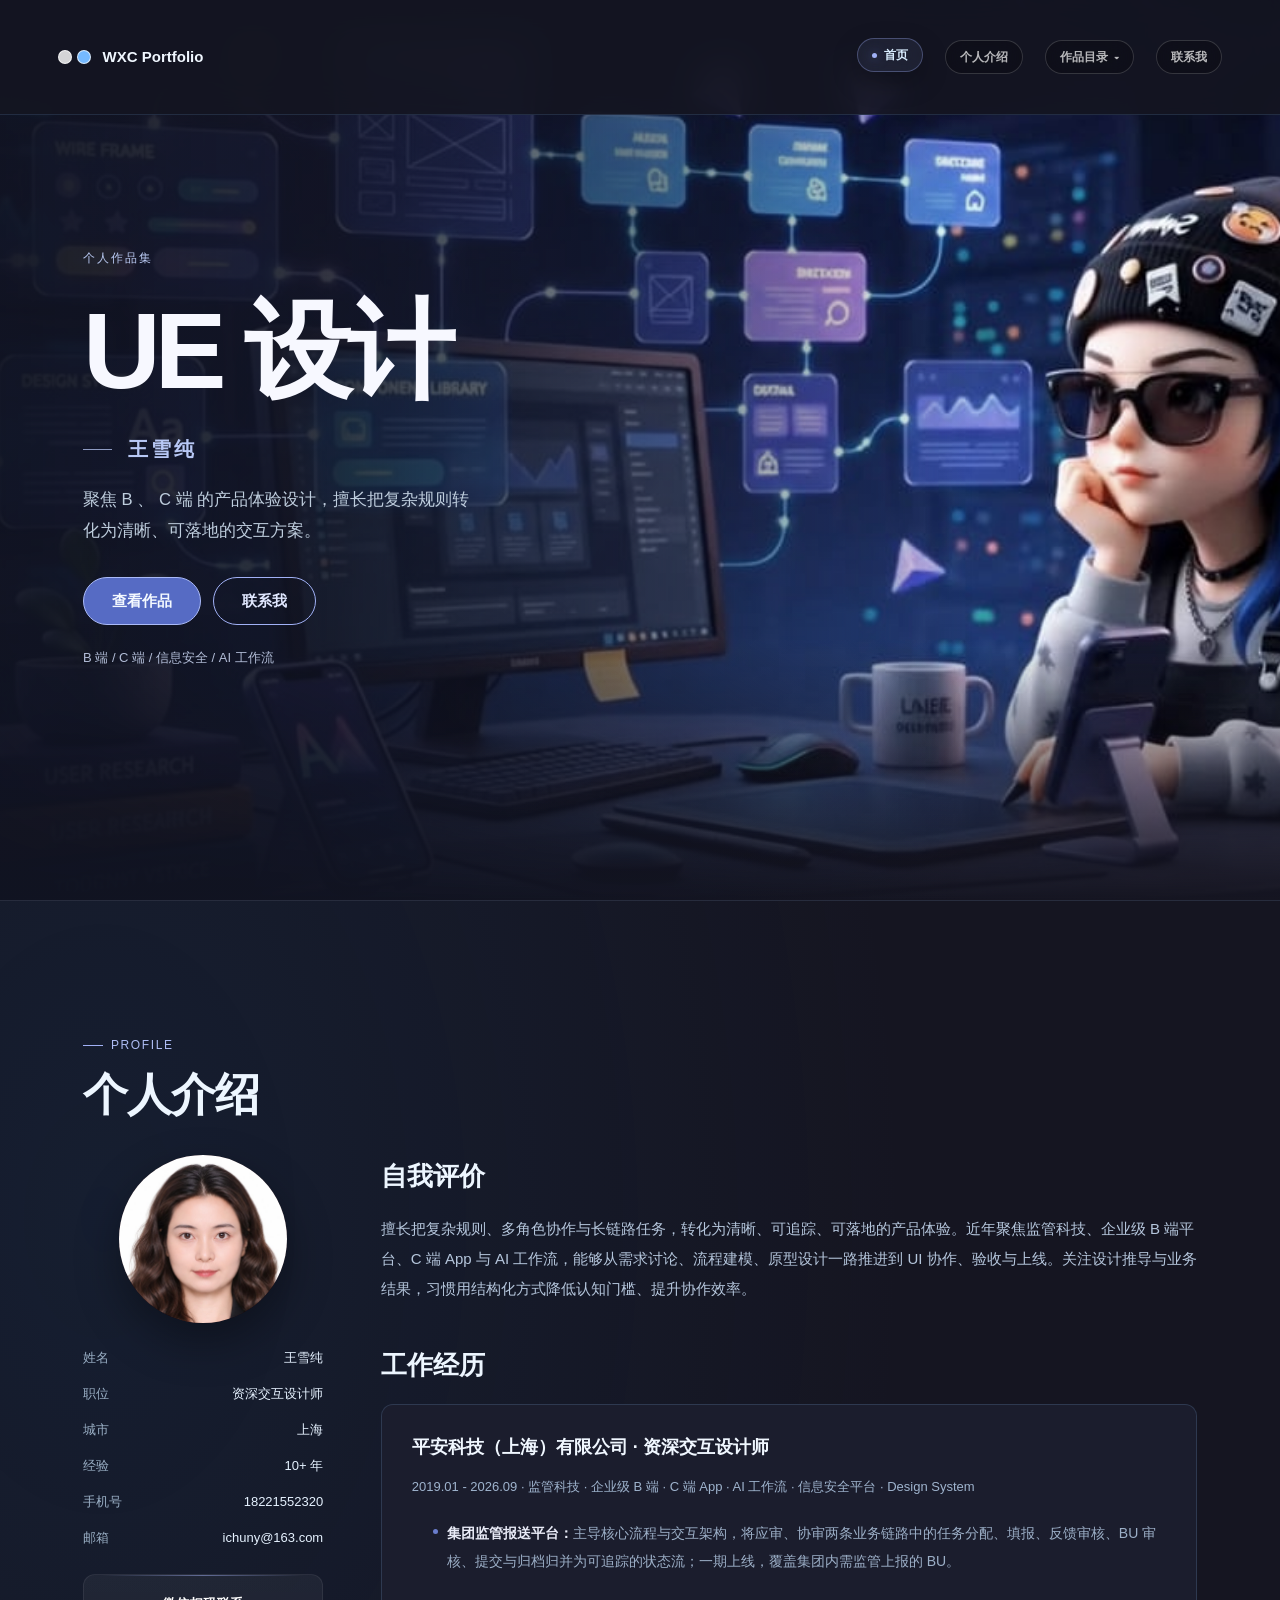
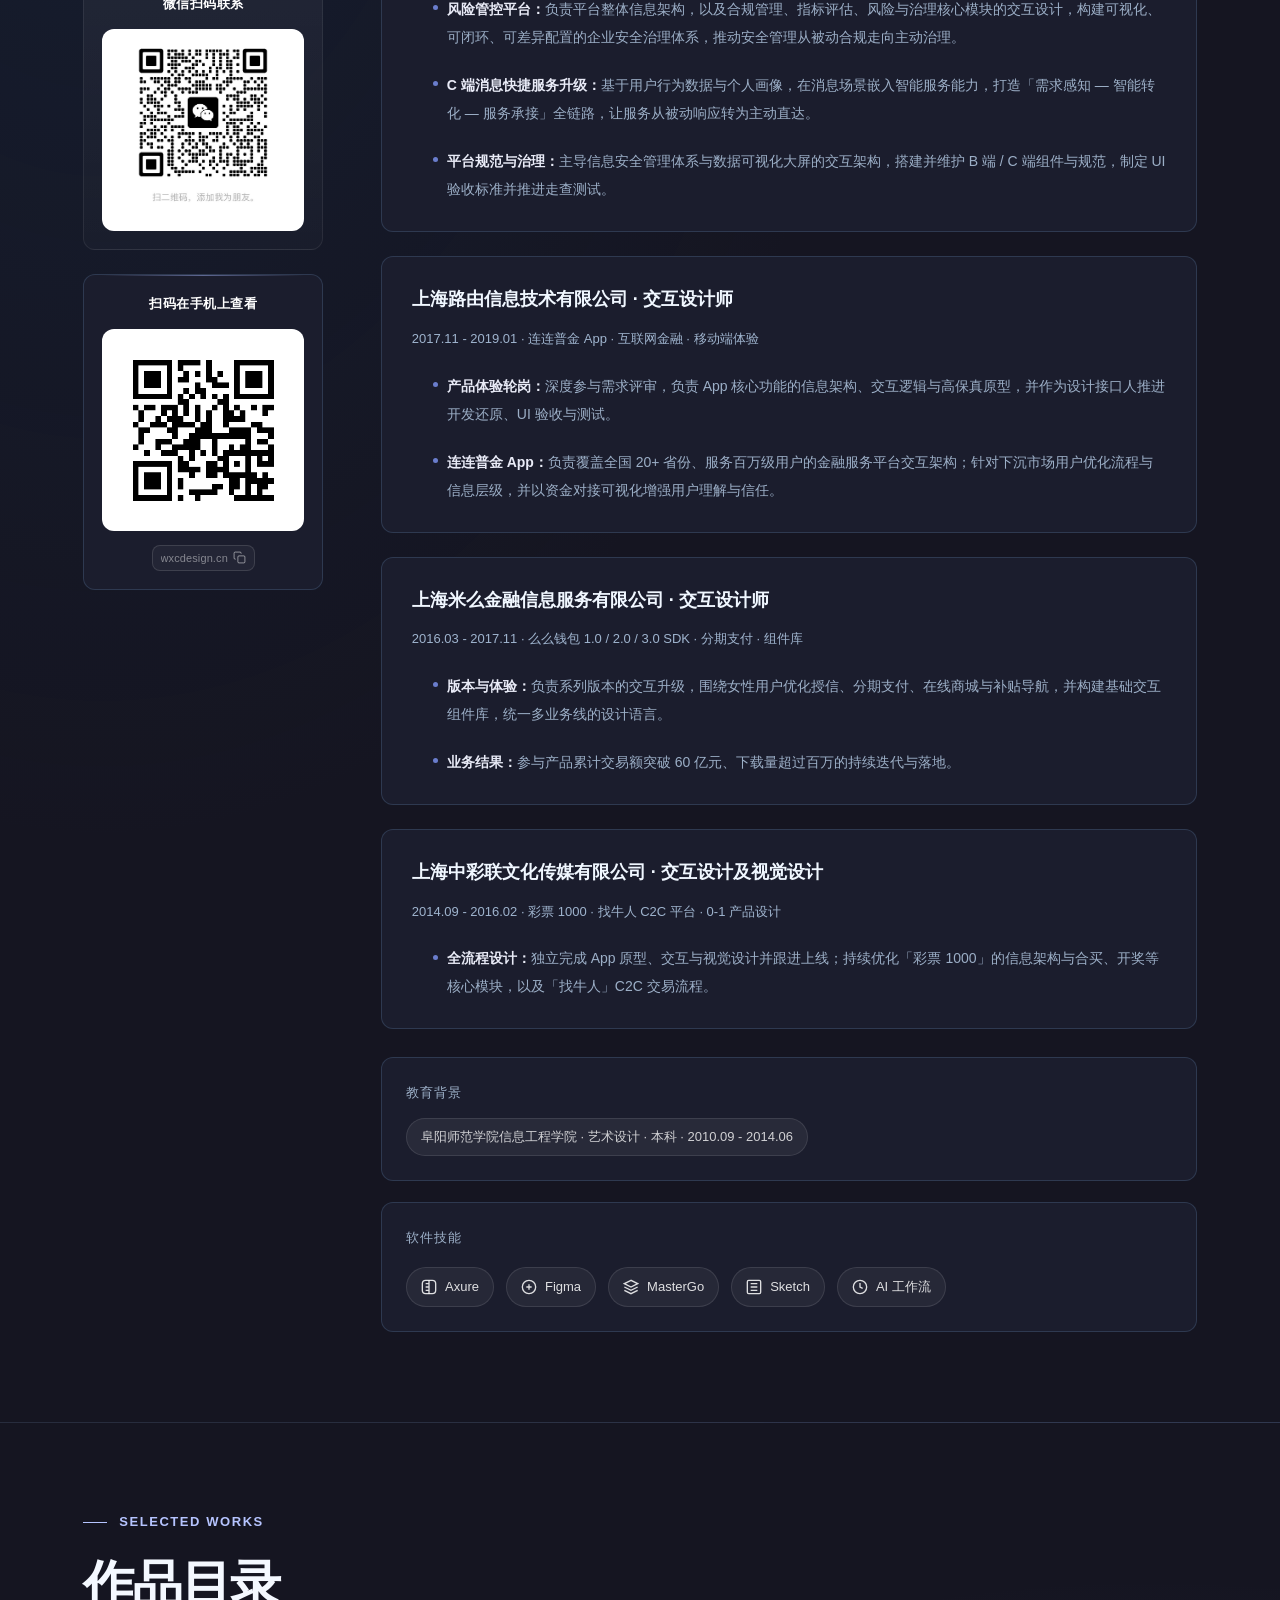
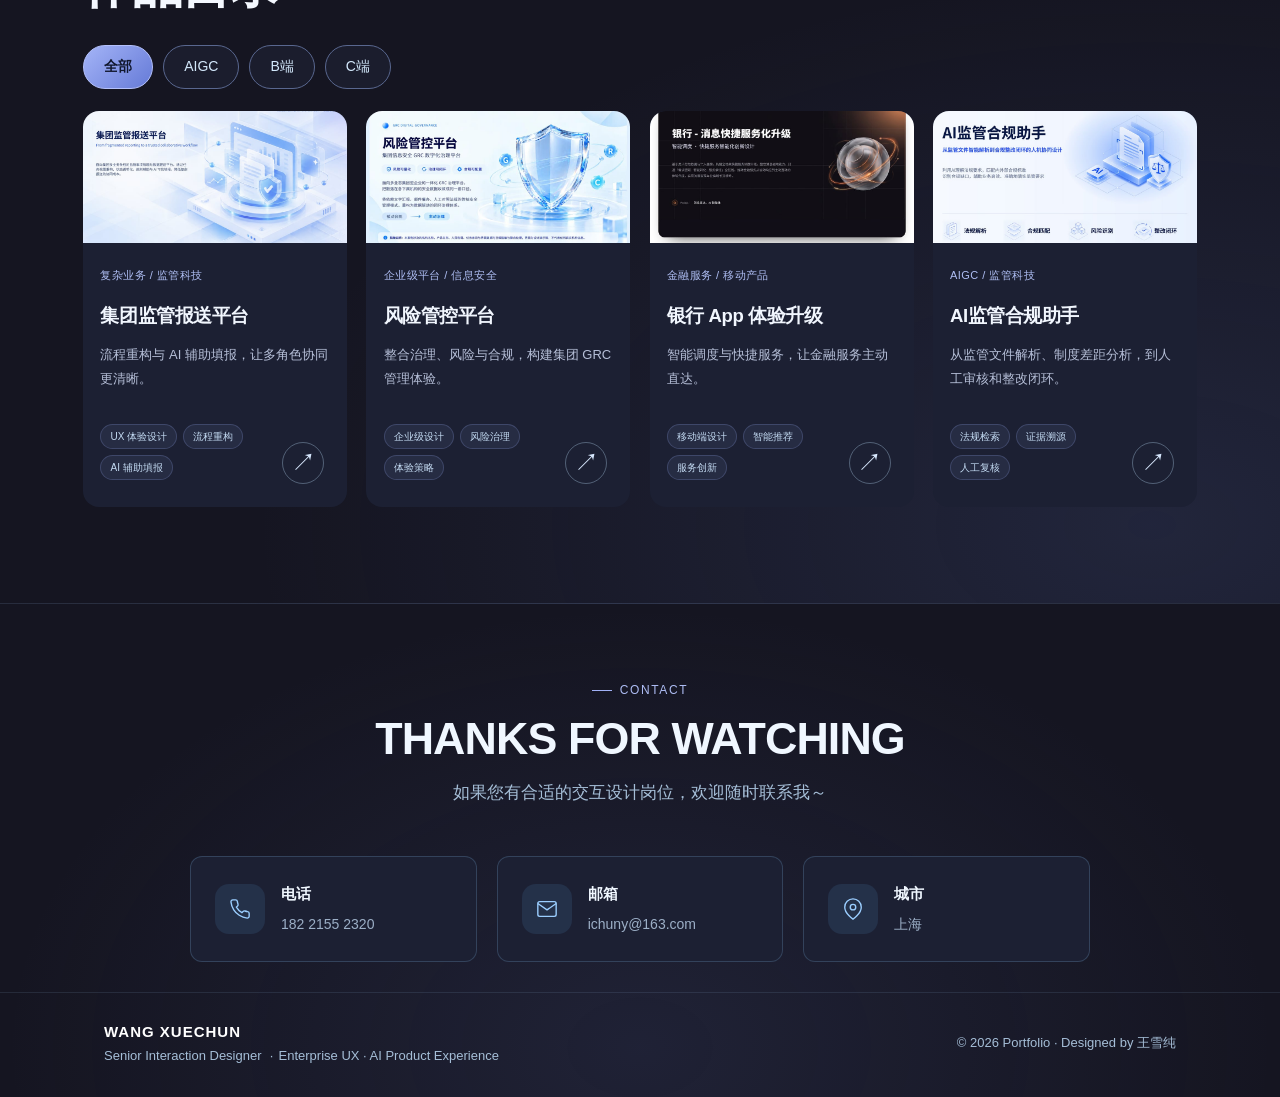
==== commit 73140e1b: "Publish updated portfolio and AI compliance case study" ====
--- a/index.html
+++ b/index.html
@@ -76,6 +76,12 @@
         智能调度 · 快捷服务双场景创新
        </p>
       </a>
+      <span class="nav-panel-label">AIGC 产品</span>
+      <a class="nav-card" href="project-ai-compliance.html">
+       <span class="nav-card-tag">AIGC · 监管合规</span>
+       <strong>AI监管合规助手</strong>
+       <p>外规解析 · 制度差距分析 · 人机协同合规闭环</p>
+      </a>
      </div>
     </div>
     <a class="contact-trigger" data-section="contact" href="#contact" data-page-node-id="K33sEzZyQdaHiCYyGOVpvq">
@@ -306,7 +312,7 @@
       </a>
       <a class="selected-work-card" data-work-category="aigc business" href="project-ai-compliance.html">
        <div class="selected-work-cover cover-ai">
-        <div class="selected-work-media"><img src="./assets/ai-compliance-1118-01-mobile.jpg" width="900" height="506" alt="AI监管合规助手封面" loading="lazy" decoding="async"></div>
+        <div class="selected-work-media"><img src="./assets/ai-compliance-1118b-01-mobile.jpg" width="900" height="506" alt="AI监管合规助手封面" loading="lazy" decoding="async"></div>
        </div>
        <div class="selected-work-info">
         <p class="selected-work-category">AIGC / 监管科技</p>
@@ -449,7 +455,7 @@
     </div>
    </div>
   </div>
-  <script src="./script.js?v=20261118" data-page-node-id="t98G1GlEUYYGlgG6TGIUTK">
+  <script src="./script.js?v=20261118b" data-page-node-id="t98G1GlEUYYGlgG6TGIUTK">
   </script><div class="lb-overlay" aria-hidden="true" data-page-node-id="fHrdFs2VyrdVFhCmhRtuKz"><button aria-label="关闭大图" class="lb-close" type="button" data-page-node-id="pO1QFb5OF9U44DPE1SJGRW">×</button><div class="lb-inner" data-page-node-id="E8X03cGOzuAxi9klJasqan"><img alt="查看大图" data-page-node-id="aS57Aerc3R3OJTuvOztsmq"></div></div>
   <div class="lb-overlay" aria-hidden="true" data-page-node-id="EuubyHZGGpjJyKB0asYbKW"><button aria-label="关闭大图" class="lb-close" type="button" data-page-node-id="xh8KM5JeyAVV3UthHDRLns">×</button><div class="lb-inner" data-page-node-id="EXJMPsEPp6mZzuRnvgHJzB"><img alt="查看大图" data-page-node-id="vGWTSddKHtd8k7vdVG7UEp"></div></div>
  
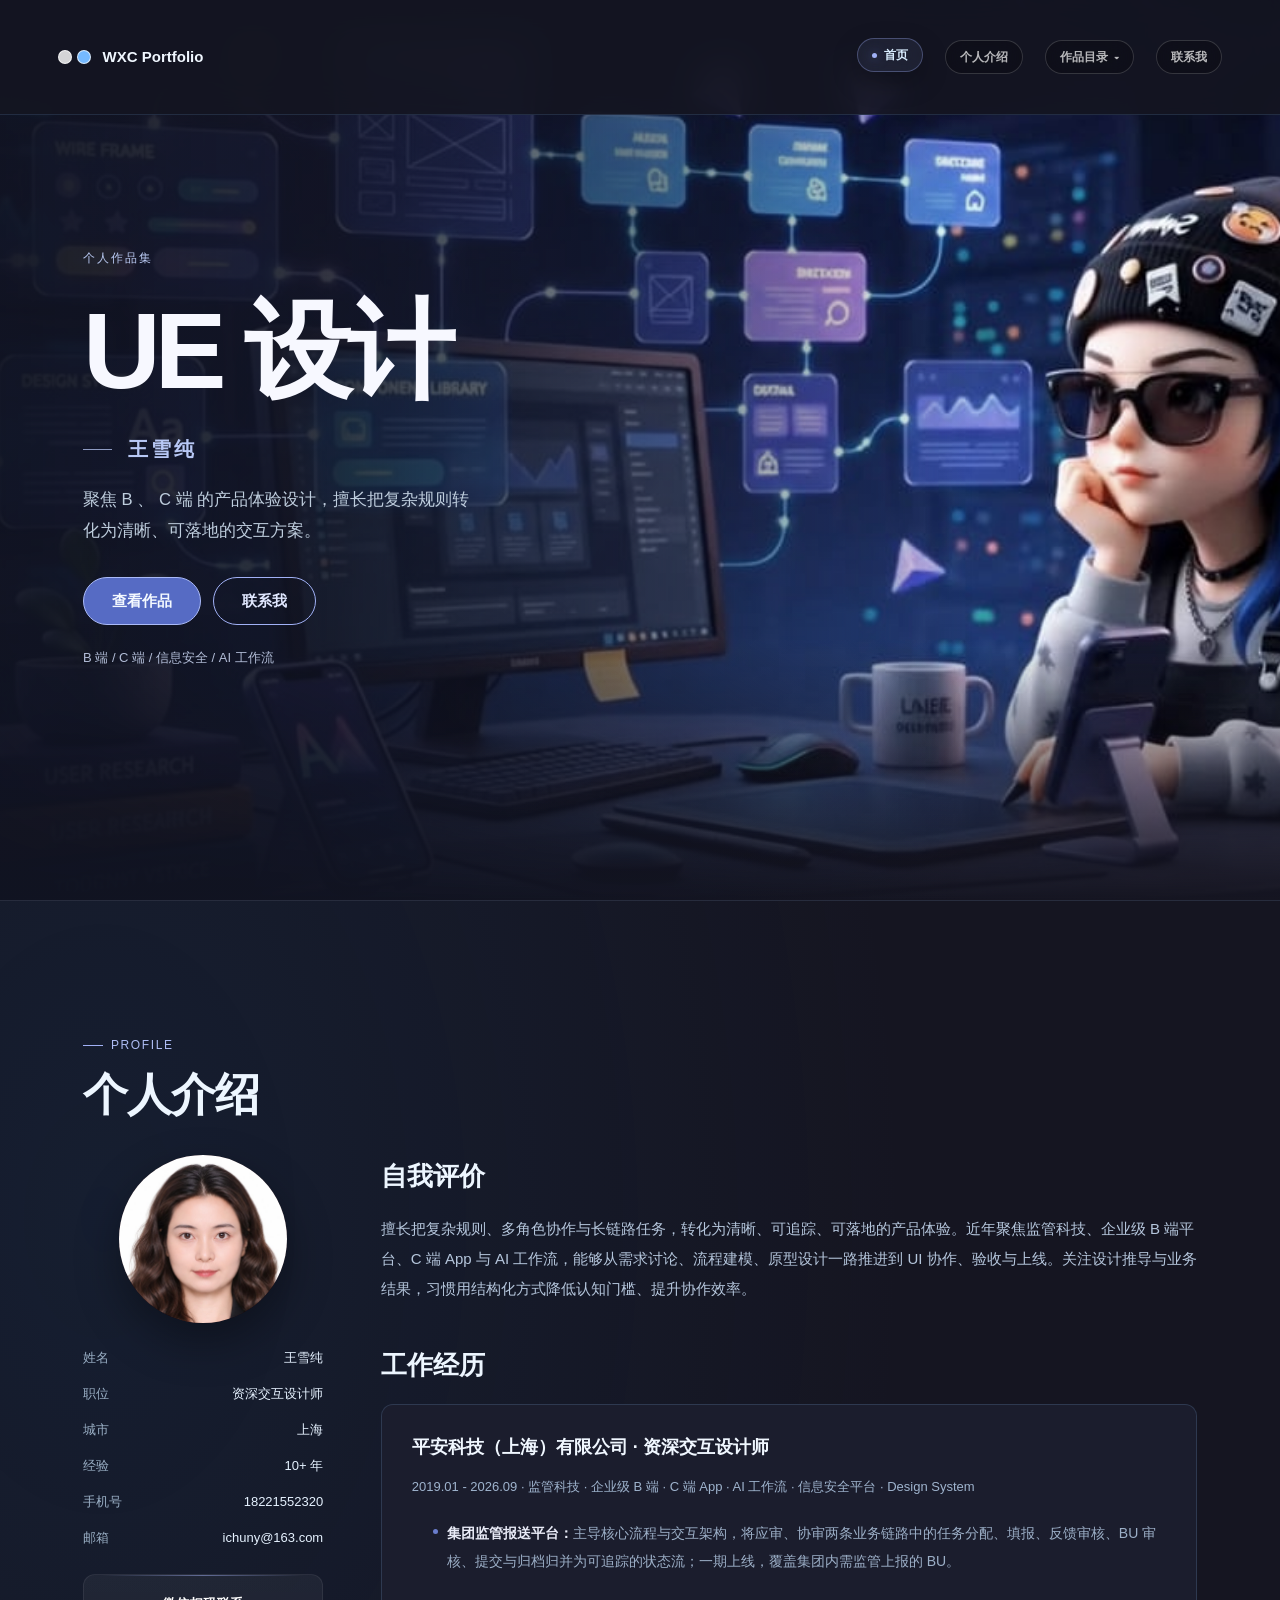
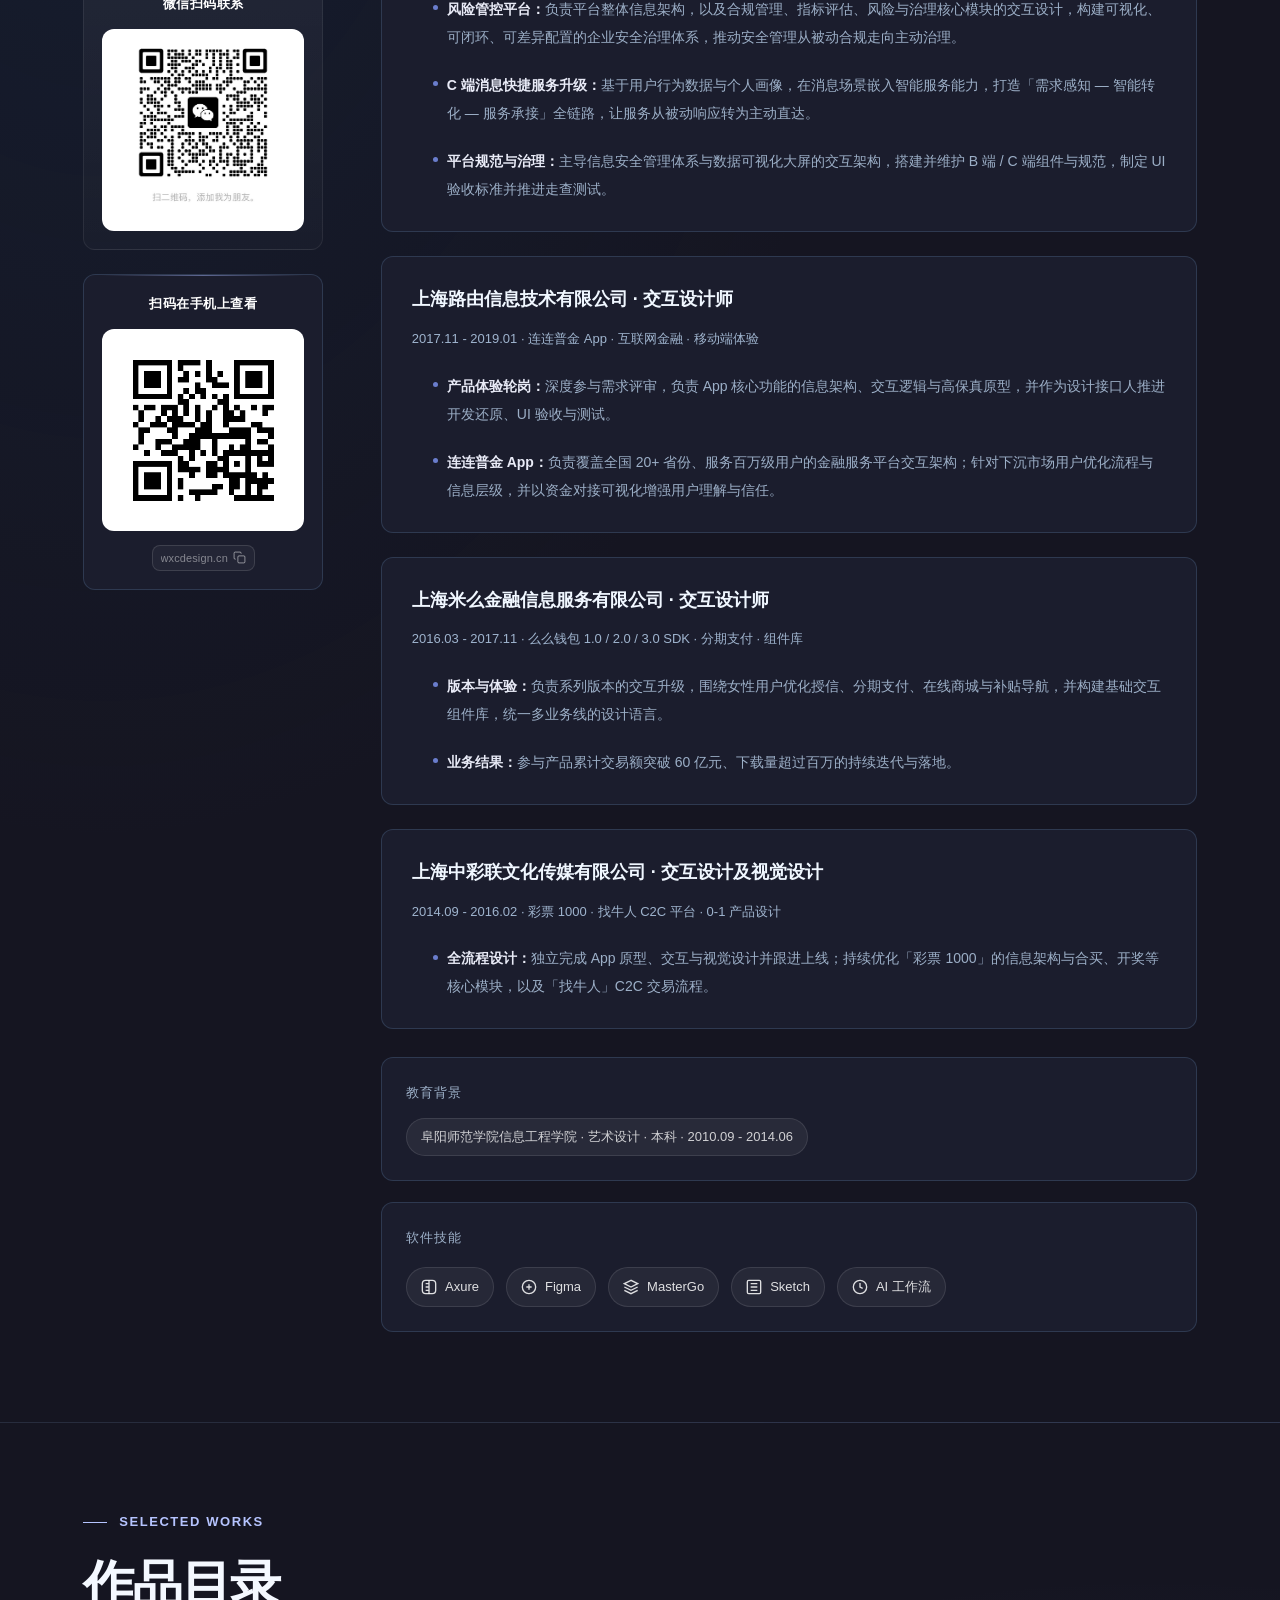
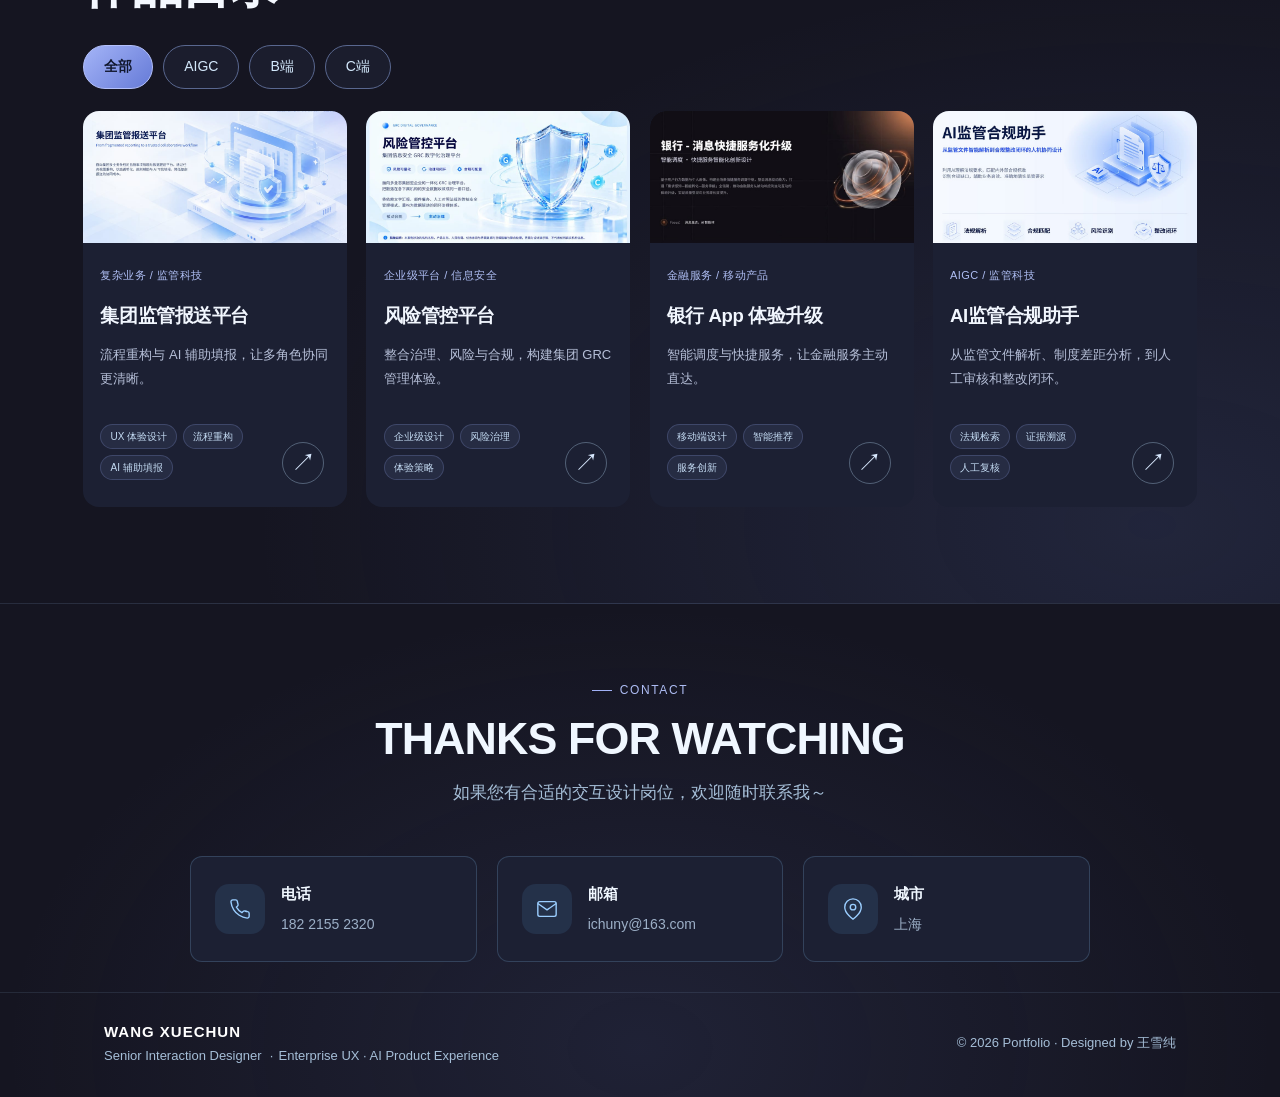
==== commit 963300b1: "Publish updated portfolio and AI compliance case study" ====
--- a/index.html
+++ b/index.html
@@ -301,7 +301,7 @@
       </a>
       <a class="selected-work-card" data-work-category="consumer" href="project-bank.html">
        <div class="selected-work-cover cover-bank">
-        <div class="selected-work-media"><img src="./assets/bank-1118-01-mobile.jpg" width="900" height="527" alt="银行 C 端 App 体验升级封面" loading="lazy" decoding="async"></div>
+        <div class="selected-work-media"><img src="./assets/bank-1118-01-cover-mobile.jpg" width="900" height="450" alt="银行 C 端 App 体验升级封面" loading="lazy" decoding="async"></div>
        </div>
        <div class="selected-work-info">
         <p class="selected-work-category">金融服务 / 移动产品</p>
